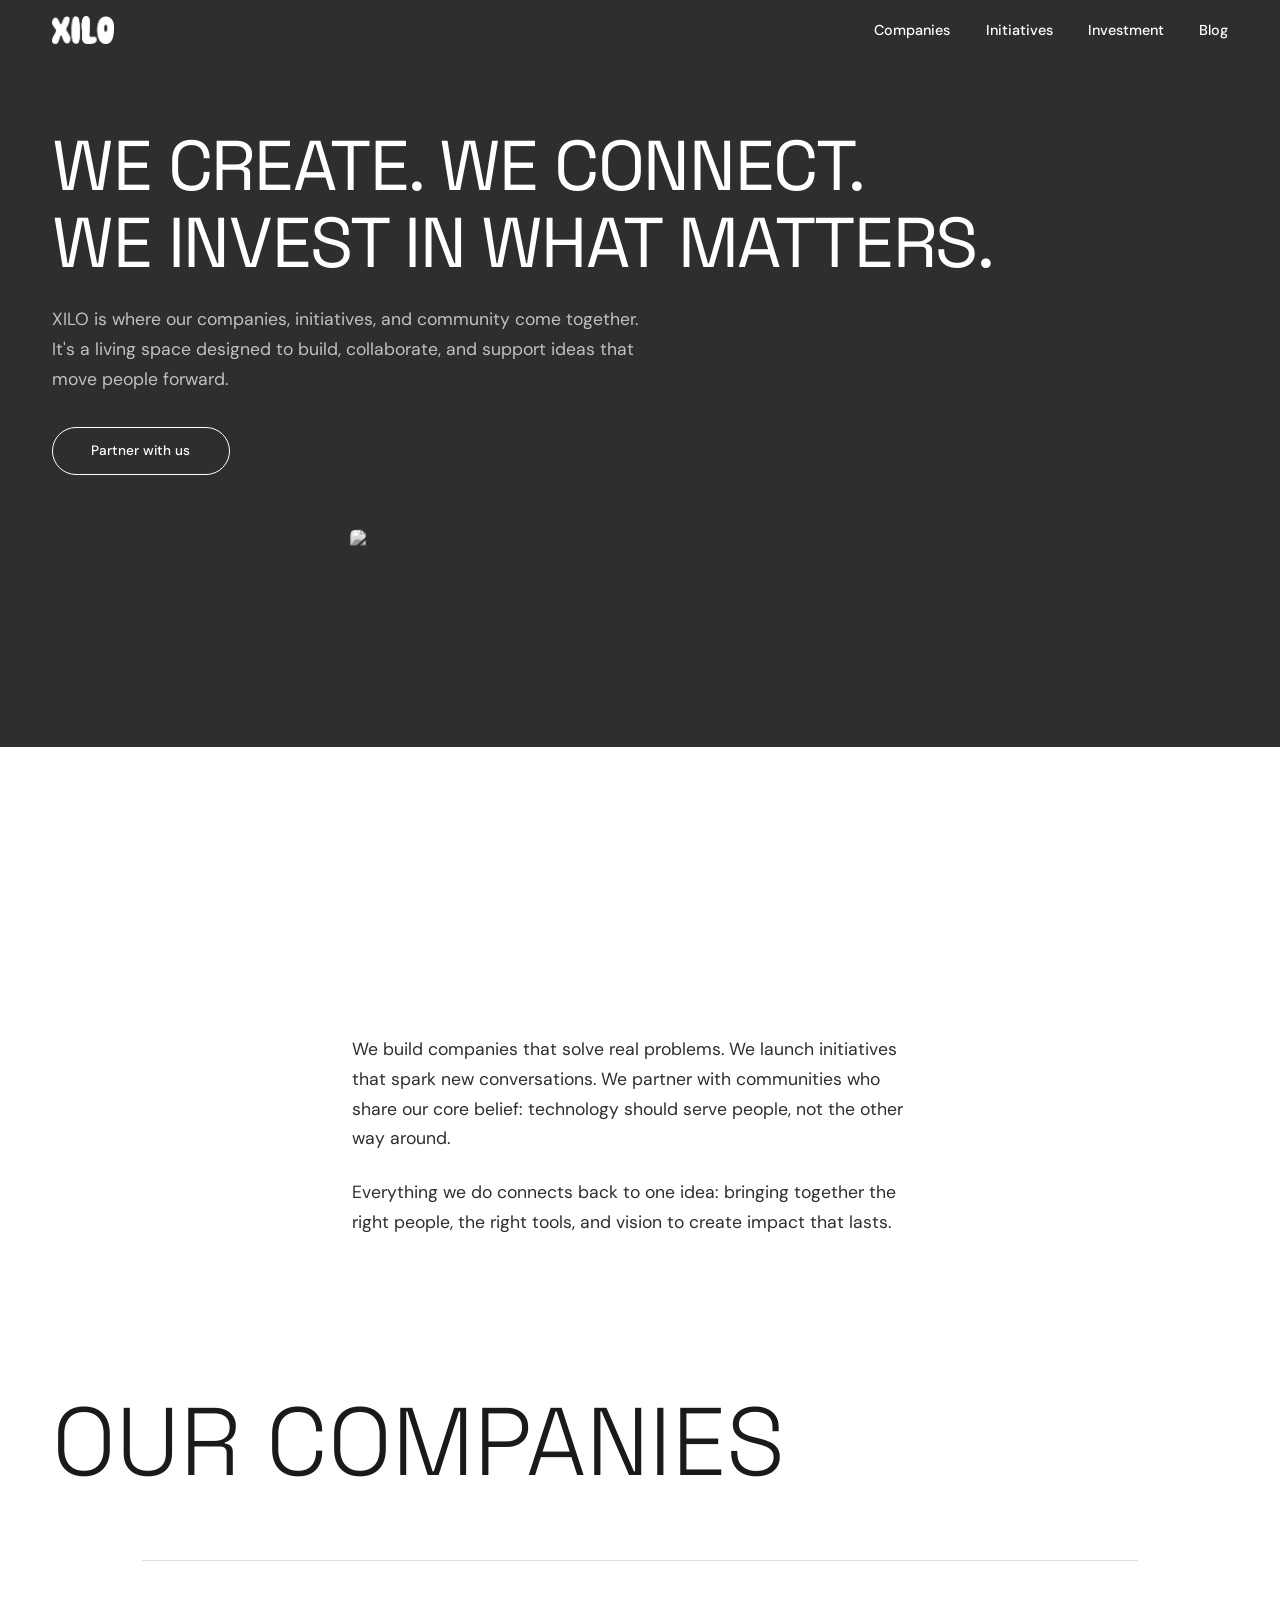
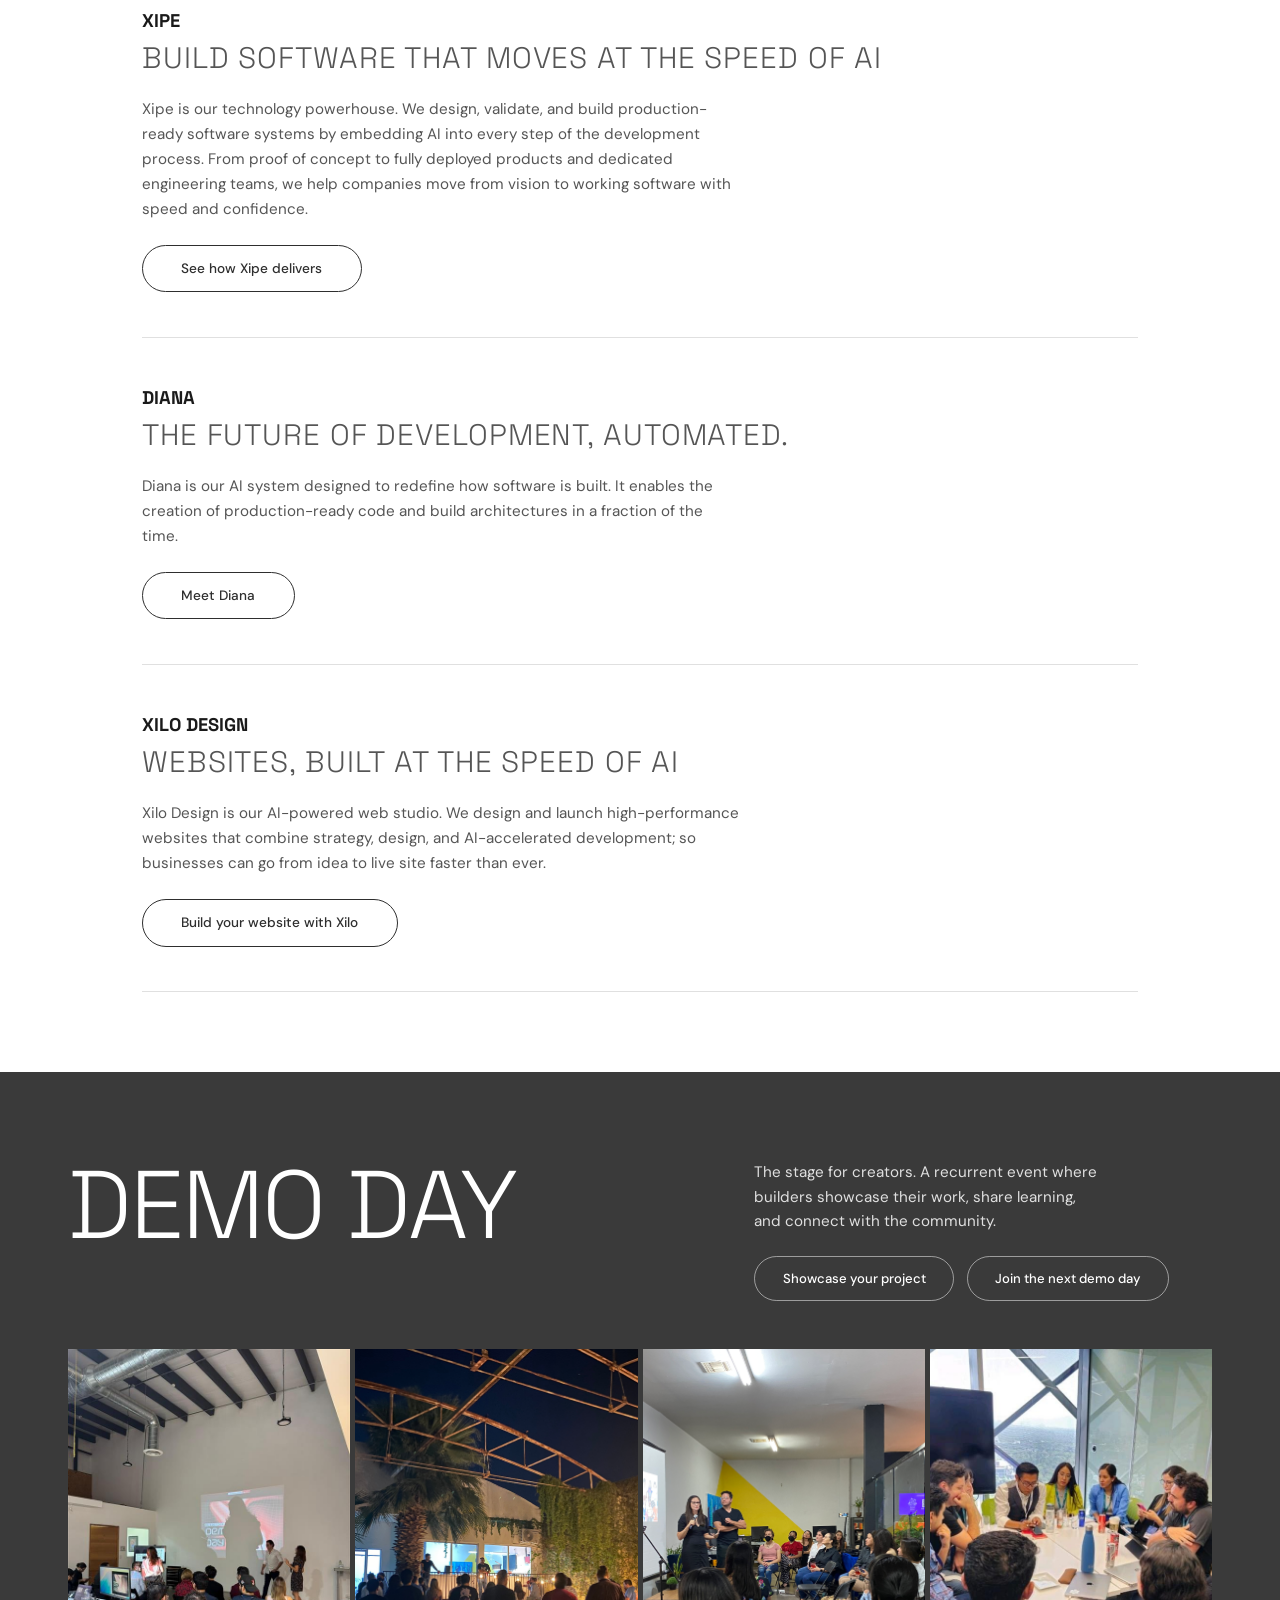
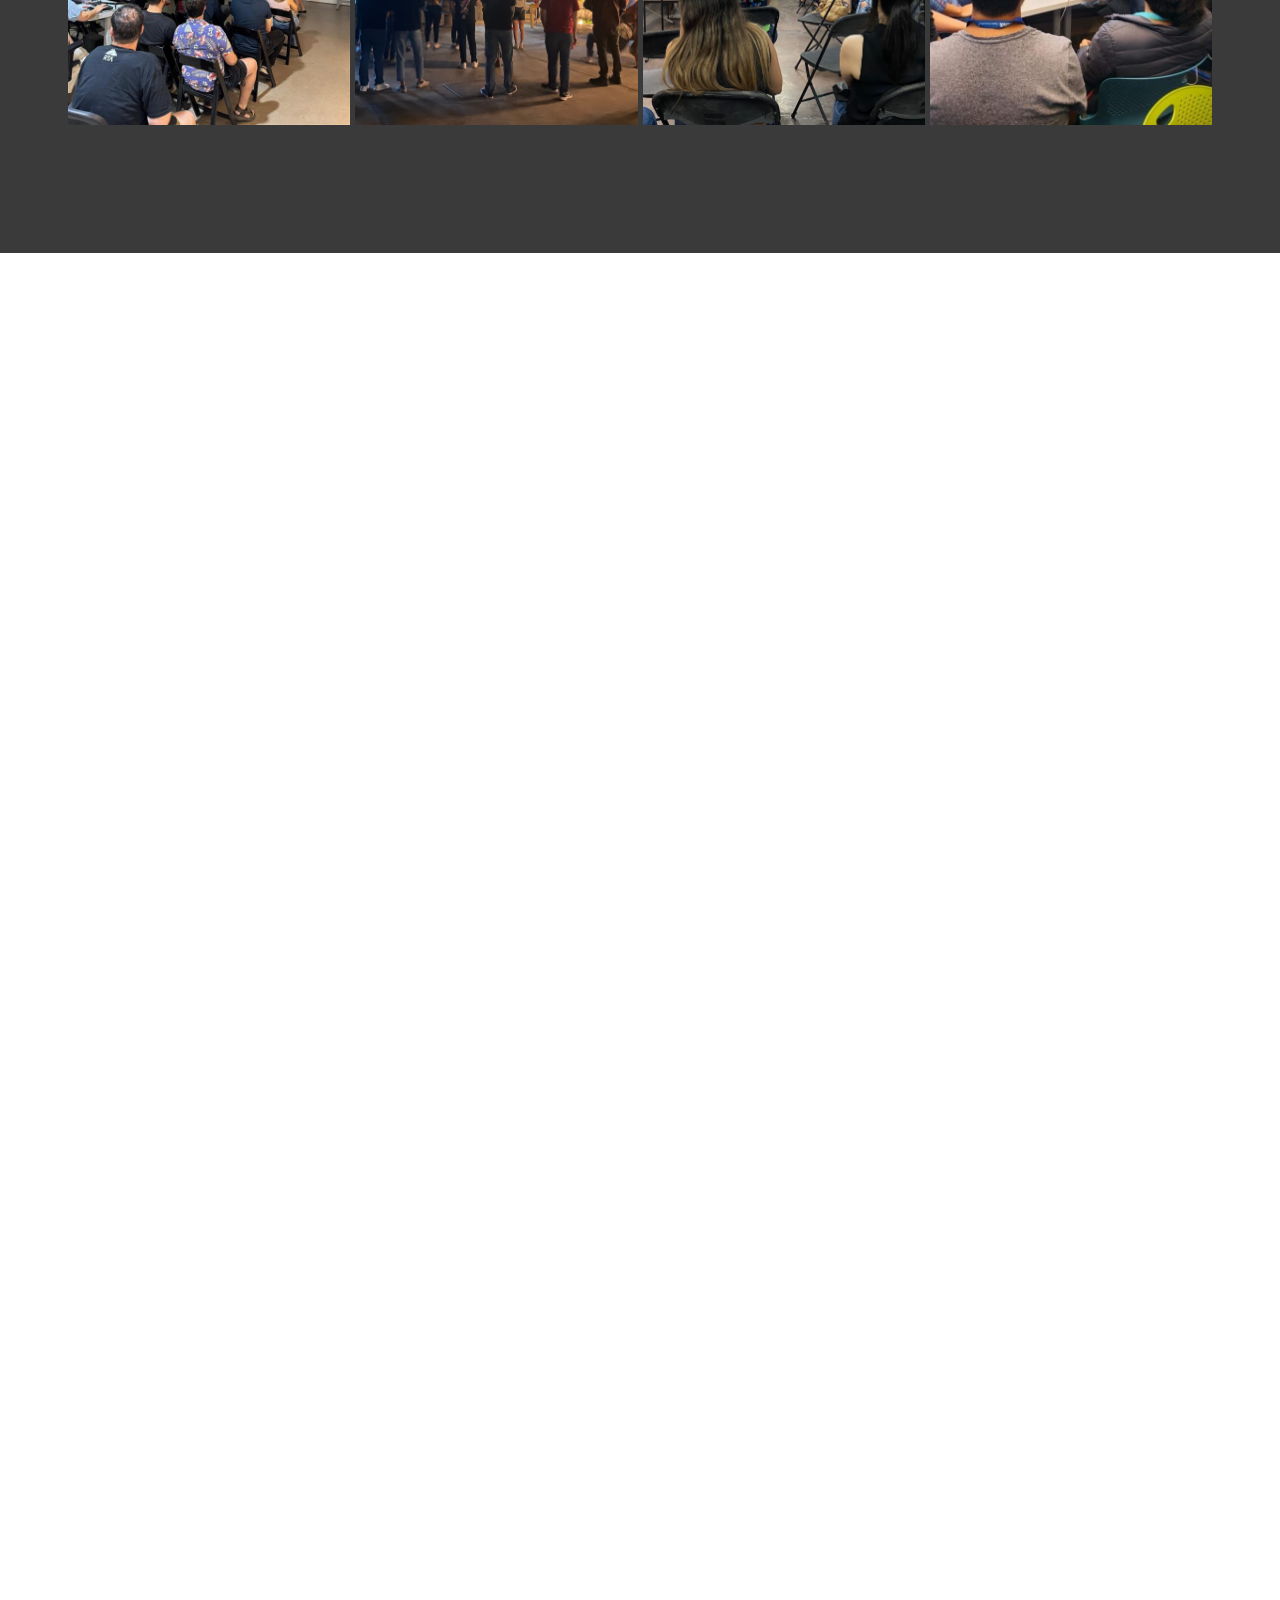
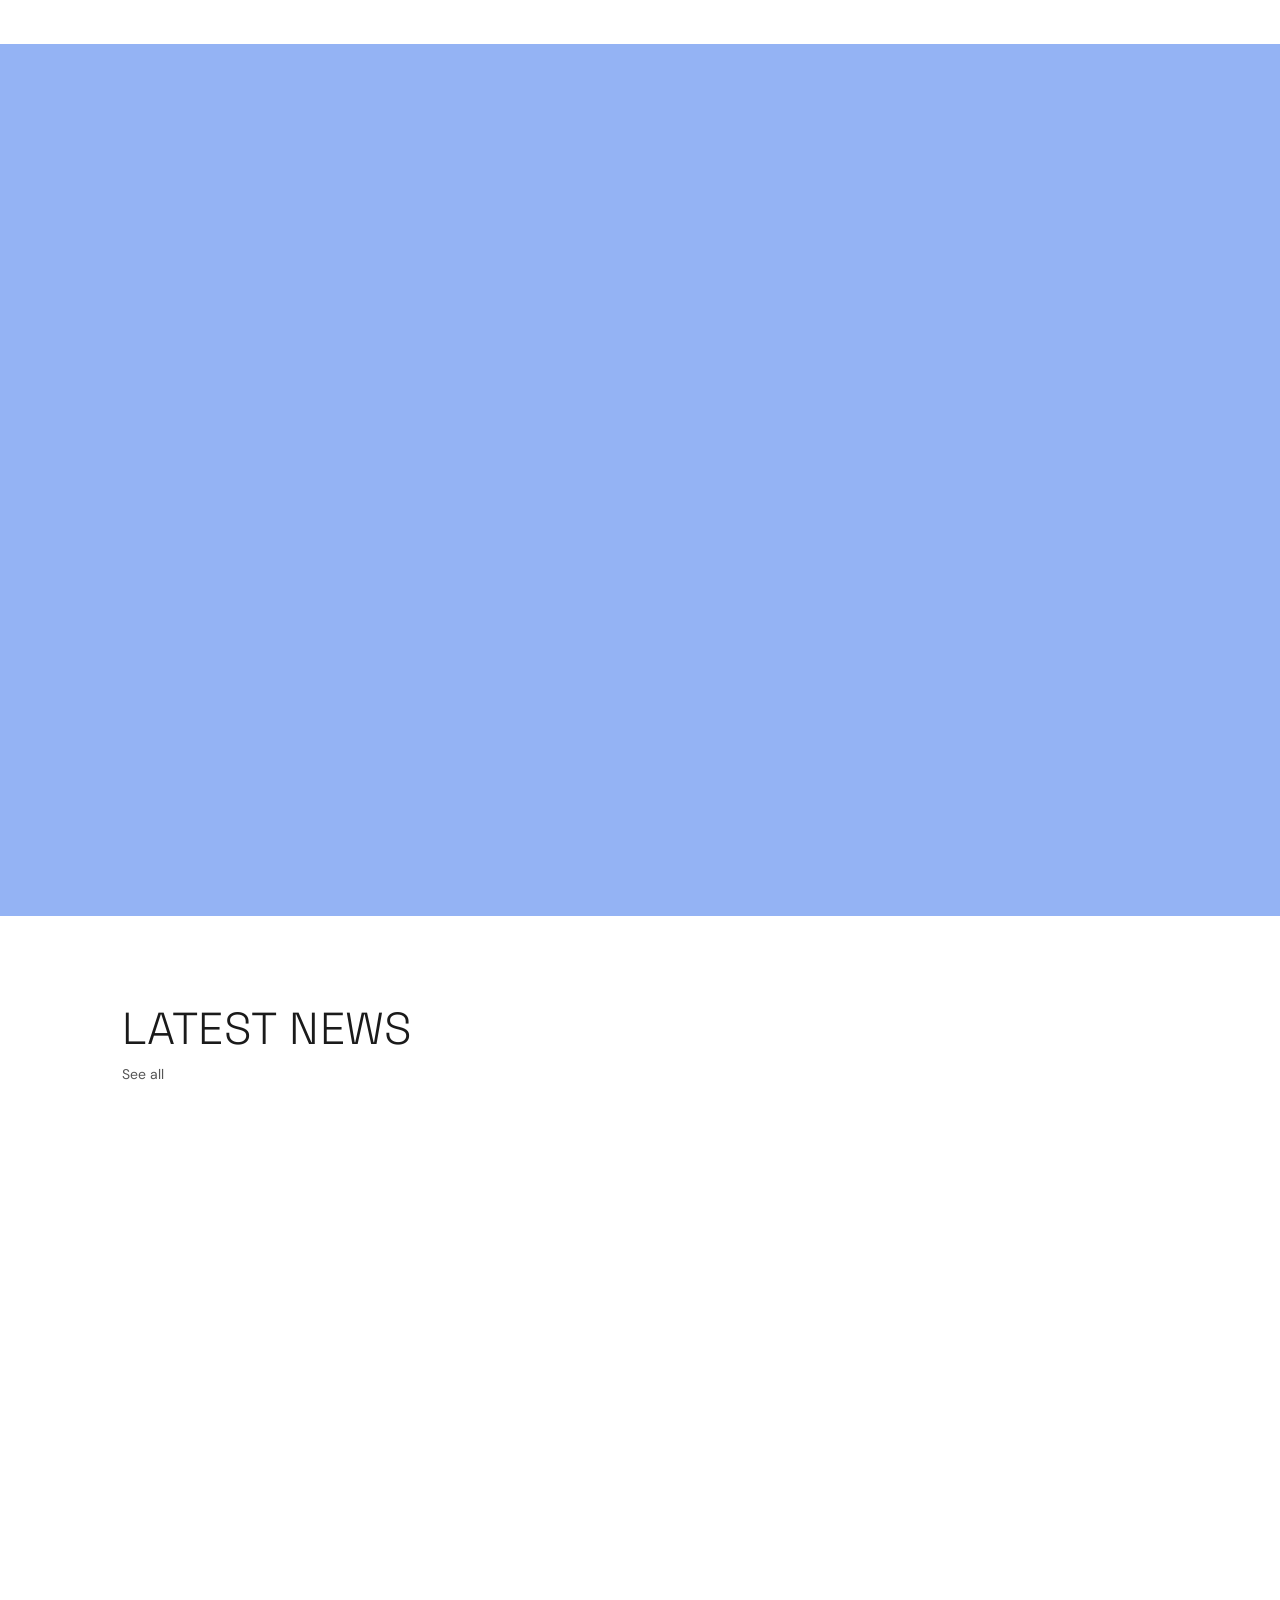
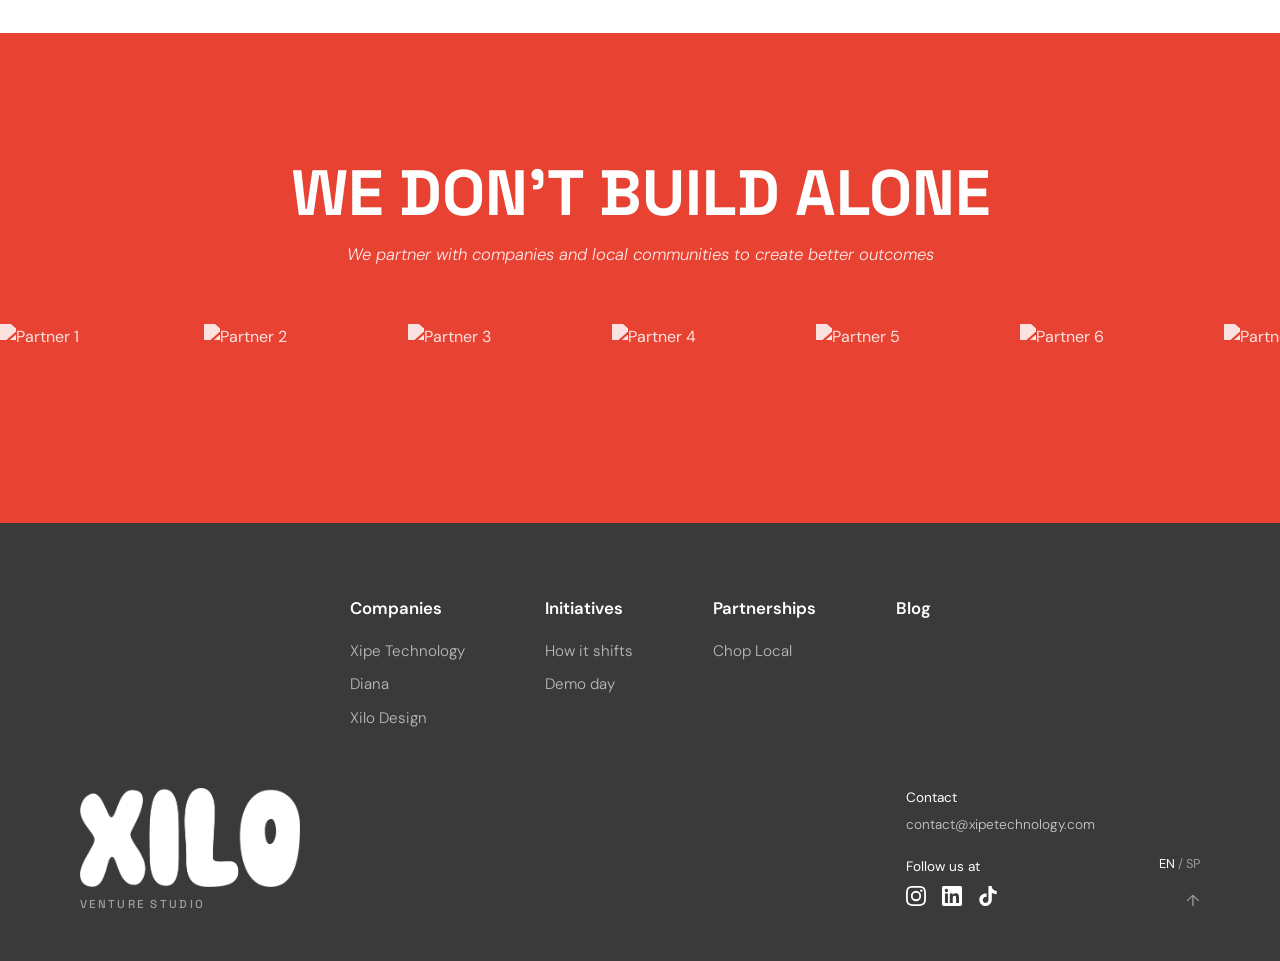
==== index.html @ 7ea5f08a "DiseñoBase" ====
<!DOCTYPE html>
<html lang="en">
<head>
  <meta charset="UTF-8">
  <meta name="viewport" content="width=device-width, initial-scale=1.0">
  <title>XILO Venture Studio</title>
  <link rel="preconnect" href="https://fonts.googleapis.com">
  <link rel="preconnect" href="https://fonts.gstatic.com" crossorigin>
  <link href="https://fonts.googleapis.com/css2?family=Space+Grotesk:wght@400;500;600;700&family=DM+Sans:ital,wght@0,400;0,500;0,700;1,400&display=swap" rel="stylesheet">
  <link rel="stylesheet" href="styles.css">
</head>
<body>

  <!-- ========== NAVBAR ========== -->
  <nav class="navbar">
    <div class="nav-container">
      <a href="#" class="nav-logo">
        <img src="images/logo-white.png" alt="XILO" class="logo-img">
      </a>
      <button class="nav-toggle" aria-label="Toggle menu">
        <span></span>
        <span></span>
        <span></span>
      </button>
      <ul class="nav-links">
        <li><a href="#companies">Companies</a></li>
        <li><a href="#initiatives">Initiatives</a></li>
        <li><a href="#investment">Investment</a></li>
        <li><a href="#news">Blog</a></li>
      </ul>
    </div>
  </nav>

  <!-- ========== HERO ========== -->
  <section class="hero">
    <div class="hero-container">
      <div class="hero-content">
        <h1 class="hero-title">WE CREATE. WE CONNECT.<br>WE INVEST IN WHAT MATTERS.</h1>
        <p class="hero-text">XILO is where our companies, initiatives, and community come together. It's a living space designed to build, collaborate, and support ideas that move people forward.</p>
        <a href="#partner" class="btn btn-outline-white">Partner with us</a>
      </div>
    </div>

    <!-- Bridge photo: half in hero, half in statement -->
    <div class="bridge-photo">
      <img src="images/hero.JPG" alt="Community gathering">
    </div>
  </section>

  <!-- ========== STATEMENT ========== -->
  <section class="statement">
    <div class="statement-container">
      <p class="statement-large">We build companies that solve real problems. We launch initiatives that spark new conversations. We partner with communities who share our core belief: technology should serve people, not the other way around.</p>
      <p class="statement-large">Everything we do connects back to one idea: bringing together the right people, the right tools, and vision to create impact that lasts.</p>
    </div>
  </section>

  <!-- ========== OUR COMPANIES ========== -->
  <section class="companies" id="companies">
    <div class="companies-header">
      <h2 class="companies-title">OUR COMPANIES</h2>
    </div>
    <div class="companies-container">
      <div class="companies-list">
        <!-- XIPE -->
        <div class="company-item">
          <h3 class="company-name">XIPE</h3>
          <p class="company-tagline">BUILD SOFTWARE THAT MOVES AT THE SPEED OF AI</p>
          <p class="company-desc">Xipe is our technology powerhouse. We design, validate, and build production-ready software systems by embedding AI into every step of the development process. From proof of concept to fully deployed products and dedicated engineering teams, we help companies move from vision to working software with speed and confidence.</p>
          <a href="#" class="btn btn-outline">See how Xipe delivers</a>
        </div>

        <!-- DIANA -->
        <div class="company-item">
          <h3 class="company-name">DIANA</h3>
          <p class="company-tagline">THE FUTURE OF DEVELOPMENT, AUTOMATED.</p>
          <p class="company-desc">Diana is our AI system designed to redefine how software is built. It enables the creation of production-ready code and build architectures in a fraction of the time.</p>
          <a href="#" class="btn btn-outline">Meet Diana</a>
        </div>

        <!-- XILO DESIGN -->
        <div class="company-item">
          <h3 class="company-name">XILO DESIGN</h3>
          <p class="company-tagline">WEBSITES, BUILT AT THE SPEED OF AI</p>
          <p class="company-desc">Xilo Design is our AI-powered web studio. We design and launch high-performance websites that combine strategy, design, and AI-accelerated development; so businesses can go from idea to live site faster than ever.</p>
          <a href="#" class="btn btn-outline">Build your website with Xilo</a>
        </div>
      </div>
    </div>
  </section>

  <!-- ========== DEMO DAY ========== -->
  <section class="demoday" id="investment">
    <div class="demoday-container">
      <div class="demoday-top">
        <div class="demoday-title-col">
          <h2 class="demoday-title">DEMO DAY</h2>
        </div>
        <div class="demoday-info-col">
          <p class="demoday-desc">The stage for creators. A recurrent event where builders showcase their work, share learning, and connect with the community.</p>
          <div class="demoday-buttons">
            <a href="#" class="btn btn-demoday">Showcase your project</a>
            <a href="#" class="btn btn-demoday">Join the next demo day</a>
          </div>
        </div>
      </div>
      <div class="demoday-gallery">
        <div class="demoday-gallery-img">
          <img src="images/DD1.JPG" alt="Demo Day event">
        </div>
        <div class="demoday-gallery-img">
          <img src="images/DD2.JPG" alt="Demo Day community">
        </div>
        <div class="demoday-gallery-img">
          <img src="images/DD3.jpg" alt="Demo Day audience">
        </div>
        <div class="demoday-gallery-img">
          <img src="images/DD4.jpg" alt="Demo Day speakers">
        </div>
      </div>
    </div>
  </section>

  <!-- ========== HOW IT SHIFTS / PODCAST ========== -->
  <section class="podcast" id="initiatives">
    <div class="podcast-container">
      <div class="podcast-top">
        <div class="podcast-title-col">
          <h2 class="podcast-title">HOW IT SHIFTS</h2>
          <a href="#" class="btn btn-outline">Explore partnerships</a>
        </div>
        <div class="podcast-info-col">
          <p class="podcast-desc">Our podcast and digital magazine highlighting conversations, ideas, and perspectives from the frontlines of technology. We sit down with founders, builders, and thinkers who are shifting paradigms and thinking about what comes next.</p>
          <p class="podcast-desc">Alongside our conversations, we share articles, opinion pieces, and features that dig into the realities of building, leading, and navigating new waves of industry.</p>
          <p class="podcast-tagline">Real stories. Real lessons. Real perspectives.</p>
          <div class="podcast-platforms">
            <a href="#" target="_blank" aria-label="Spotify" class="podcast-platform-icon">
              <svg width="24" height="24" viewBox="0 0 24 24" fill="currentColor"><path d="M12 0C5.4 0 0 5.4 0 12s5.4 12 12 12 12-5.4 12-12S18.66 0 12 0zm5.521 17.34c-.24.359-.66.48-1.021.24-2.82-1.74-6.36-2.101-10.561-1.141-.418.122-.779-.179-.899-.539-.12-.421.18-.78.54-.9 4.56-1.021 8.52-.6 11.64 1.32.42.18.479.659.301 1.02zm1.44-3.3c-.301.42-.841.6-1.262.3-3.239-1.98-8.159-2.58-11.939-1.38-.479.12-1.02-.12-1.14-.6-.12-.48.12-1.021.6-1.141C9.6 9.9 15 10.561 18.72 12.84c.361.181.54.78.241 1.2zm.12-3.36C15.24 8.4 8.82 8.16 5.16 9.301c-.6.179-1.2-.181-1.38-.721-.18-.601.18-1.2.72-1.381 4.26-1.26 11.28-1.02 15.721 1.621.539.3.719 1.02.419 1.56-.299.421-1.02.599-1.559.3z"/></svg>
            </a>
            <a href="#" target="_blank" aria-label="YouTube" class="podcast-platform-icon">
              <svg width="28" height="20" viewBox="0 0 28 20" fill="currentColor"><path d="M27.4 3.1c-.3-1.2-1.2-2.1-2.4-2.4C22.8 0 14 0 14 0S5.2 0 3 .7C1.8 1 .9 1.9.6 3.1 0 5.3 0 10 0 10s0 4.7.6 6.9c.3 1.2 1.2 2.1 2.4 2.4C5.2 20 14 20 14 20s8.8 0 11-.7c1.2-.3 2.1-1.2 2.4-2.4C28 14.7 28 10 28 10s0-4.7-.6-6.9zM11.2 14.3V5.7l7.3 4.3-7.3 4.3z"/></svg>
            </a>
            <a href="#" target="_blank" aria-label="Digital Magazine" class="podcast-platform-icon">
              <svg width="24" height="24" viewBox="0 0 16 16" fill="currentColor"><path fill-rule="evenodd" d="M2 15.5V2a2 2 0 0 1 2-2h8a2 2 0 0 1 2 2v13.5a.5.5 0 0 1-.74.439L8 13.069l-5.26 2.87A.5.5 0 0 1 2 15.5M8.16 4.1a.178.178 0 0 0-.32 0l-.634 1.285a.18.18 0 0 1-.134.098l-1.42.206a.178.178 0 0 0-.098.303L6.58 6.993c.042.041.061.1.051.158L6.39 8.565a.178.178 0 0 0 .258.187l1.27-.668a.18.18 0 0 1 .165 0l1.27.668a.178.178 0 0 0 .257-.187L9.368 7.15a.18.18 0 0 1 .05-.158l1.028-1.001a.178.178 0 0 0-.098-.303l-1.42-.206a.18.18 0 0 1-.134-.098z"/></svg>
            </a>
          </div>
        </div>
      </div>
      <div class="podcast-gallery">
        <a href="#" target="_blank" class="podcast-cover-link">
          <img src="images/HIS1.png" alt="How It Shifts Episode" class="podcast-cover">
        </a>
        <a href="#" target="_blank" class="podcast-cover-link">
          <img src="images/HIS2.png" alt="How It Shifts Episode" class="podcast-cover">
        </a>
        <a href="#" target="_blank" class="podcast-cover-link">
          <img src="images/HIS3.jpg" alt="How It Shifts Episode" class="podcast-cover">
        </a>
      </div>
    </div>
  </section>

  <!-- ========== LOOKING FOR A PARTNER ========== -->
  <section class="partner" id="partner">
    <div class="partner-container">
      <h2 class="partner-title">LOOKING FOR A PARTNER FOR YOUR TECH PROJECT?</h2>
      <p class="partner-desc">We support projects by contributing full-stack design, strategy, and execution, aligning long-term vision with real-world delivery. We put our team beside yours and work using our knowledge and our hands-on work.</p>
      <a href="#" class="btn btn-outline">Start a conversation</a>
    </div>
  </section>

  <!-- ========== SPOTLIGHT PARTNERSHIP ========== -->
  <section class="spotlight">
    <h2 class="spotlight-heading">SPOTLIGHT PARTNERSHIP</h2>
    <div class="spotlight-container">
      <div class="spotlight-inner">
        <div class="spotlight-image">
          <img src="images/ChopLocal.JPG" alt="ChopLocal partnership">
        </div>
        <div class="spotlight-content">
          <p class="spotlight-label">XILO PARTNERS</p>
          <h3 class="spotlight-name">CHOP LOCAL</h3>
          <p class="spotlight-desc">ChopLocal is an online marketplace connecting consumers directly with local meat producers and butchers, helping them buy high-quality, locally sourced meat products directly, promoting local, sustainable, and transparent sourcing between farmers, artisan businesses and people.</p>
          <a href="#" class="btn btn-spotlight">Discover Chop Local</a>
        </div>
      </div>
    </div>
  </section>

  <!-- ========== LATEST NEWS ========== -->
  <section class="news" id="news">
    <div class="news-container">
      <div class="news-header">
        <h2 class="news-title">LATEST NEWS</h2>
        <a href="#" class="news-see-all">See all</a>
      </div>
      <div class="news-grid">
        <article class="news-card">
          <div class="news-card-image">
            <img src="images/LN1.jpg" alt="News article">
          </div>
          <p class="news-card-desc">We partner with companies and local communities to create better outcomes</p>
          <a href="#" class="news-card-link">Discover more</a>
        </article>
        <article class="news-card">
          <div class="news-card-image">
            <img src="images/LN2.jpg" alt="News article">
          </div>
          <p class="news-card-desc">We partner with companies and local communities to create better outcomes</p>
          <a href="#" class="news-card-link">Discover more</a>
        </article>
        <article class="news-card">
          <div class="news-card-image">
            <img src="images/LN3.jpg" alt="News article">
          </div>
          <p class="news-card-desc">We partner with companies and local communities to create better outcomes</p>
          <a href="#" class="news-card-link">Discover more</a>
        </article>
      </div>
    </div>
  </section>

  <!-- ========== WE DON'T BUILD ALONE ========== -->
  <section class="community">
    <div class="community-container">
      <h2 class="community-title">WE DON'T BUILD ALONE</h2>
      <p class="community-desc"><em>We partner with companies and local communities to create better outcomes</em></p>
    </div>
    <div class="community-carousel">
      <div class="community-track">
        <img src="images/logo-partner-1.png" alt="Partner 1" class="community-logo">
        <img src="images/logo-partner-2.png" alt="Partner 2" class="community-logo">
        <img src="images/logo-partner-3.png" alt="Partner 3" class="community-logo">
        <img src="images/logo-partner-4.png" alt="Partner 4" class="community-logo">
        <img src="images/logo-partner-5.png" alt="Partner 5" class="community-logo">
        <img src="images/logo-partner-6.png" alt="Partner 6" class="community-logo">
        <!-- Duplicados para loop infinito -->
        <img src="images/logo-partner-1.png" alt="Partner 1" class="community-logo">
        <img src="images/logo-partner-2.png" alt="Partner 2" class="community-logo">
        <img src="images/logo-partner-3.png" alt="Partner 3" class="community-logo">
        <img src="images/logo-partner-4.png" alt="Partner 4" class="community-logo">
        <img src="images/logo-partner-5.png" alt="Partner 5" class="community-logo">
        <img src="images/logo-partner-6.png" alt="Partner 6" class="community-logo">
      </div>
    </div>
  </section>

  <!-- ========== FOOTER ========== -->
  <footer class="footer">
    <div class="footer-container">
      <div class="footer-top">
        <div class="footer-nav">
          <div class="footer-nav-col">
            <h4>Companies</h4>
            <ul>
              <li><a href="#">Xipe Technology</a></li>
              <li><a href="#">Diana</a></li>
              <li><a href="#">Xilo Design</a></li>
            </ul>
          </div>
          <div class="footer-nav-col">
            <h4>Initiatives</h4>
            <ul>
              <li><a href="#">How it shifts</a></li>
              <li><a href="#">Demo day</a></li>
            </ul>
          </div>
          <div class="footer-nav-col">
            <h4>Partnerships</h4>
            <ul>
              <li><a href="#">Chop Local</a></li>
            </ul>
          </div>
          <div class="footer-nav-col">
            <h4><a href="#news">Blog</a></h4>
          </div>
        </div>
      </div>

      <div class="footer-bottom">
        <div class="footer-brand">
          <img src="images/logo-white.png" alt="XILO" class="footer-logo">
          <p class="footer-brand-label">VENTURE STUDIO</p>
        </div>
        <div class="footer-right">
          <div class="footer-contact">
            <p class="footer-contact-label">Contact</p>
            <a href="mailto:contact@xipetechnology.com" class="footer-email">contact@xipetechnology.com</a>
            <p class="footer-contact-label footer-follow">Follow us at</p>
            <div class="footer-social">
              <a href="#" target="_blank" aria-label="Instagram">
                <svg width="20" height="20" viewBox="0 0 24 24" fill="currentColor"><path d="M12 2.163c3.204 0 3.584.012 4.85.07 3.252.148 4.771 1.691 4.919 4.919.058 1.265.069 1.645.069 4.849 0 3.205-.012 3.584-.069 4.849-.149 3.225-1.664 4.771-4.919 4.919-1.266.058-1.644.07-4.85.07-3.204 0-3.584-.012-4.849-.07-3.26-.149-4.771-1.699-4.919-4.92-.058-1.265-.07-1.644-.07-4.849 0-3.204.013-3.583.07-4.849.149-3.227 1.664-4.771 4.919-4.919 1.266-.057 1.645-.069 4.849-.069zM12 0C8.741 0 8.333.014 7.053.072 2.695.272.273 2.69.073 7.052.014 8.333 0 8.741 0 12c0 3.259.014 3.668.072 4.948.2 4.358 2.618 6.78 6.98 6.98C8.333 23.986 8.741 24 12 24c3.259 0 3.668-.014 4.948-.072 4.354-.2 6.782-2.618 6.979-6.98.059-1.28.073-1.689.073-4.948 0-3.259-.014-3.667-.072-4.947-.196-4.354-2.617-6.78-6.979-6.98C15.668.014 15.259 0 12 0zm0 5.838a6.162 6.162 0 100 12.324 6.162 6.162 0 000-12.324zM12 16a4 4 0 110-8 4 4 0 010 8zm6.406-11.845a1.44 1.44 0 100 2.881 1.44 1.44 0 000-2.881z"/></svg>
              </a>
              <a href="#" target="_blank" aria-label="LinkedIn">
                <svg width="20" height="20" viewBox="0 0 24 24" fill="currentColor"><path d="M20.447 20.452h-3.554v-5.569c0-1.328-.027-3.037-1.852-3.037-1.853 0-2.136 1.445-2.136 2.939v5.667H9.351V9h3.414v1.561h.046c.477-.9 1.637-1.85 3.37-1.85 3.601 0 4.267 2.37 4.267 5.455v6.286zM5.337 7.433a2.062 2.062 0 01-2.063-2.065 2.064 2.064 0 112.063 2.065zm1.782 13.019H3.555V9h3.564v11.452zM22.225 0H1.771C.792 0 0 .774 0 1.729v20.542C0 23.227.792 24 1.771 24h20.451C23.2 24 24 23.227 24 22.271V1.729C24 .774 23.2 0 22.222 0h.003z"/></svg>
              </a>
              <a href="#" target="_blank" aria-label="TikTok">
                <svg width="20" height="20" viewBox="0 0 24 24" fill="currentColor"><path d="M12.525.02c1.31-.02 2.61-.01 3.91-.02.08 1.53.63 3.09 1.75 4.17 1.12 1.11 2.7 1.62 4.24 1.79v4.03c-1.44-.05-2.89-.35-4.2-.97-.57-.26-1.1-.59-1.62-.93-.01 2.92.01 5.84-.02 8.75-.08 1.4-.54 2.79-1.35 3.94-1.31 1.92-3.58 3.17-5.91 3.21-1.43.08-2.86-.31-4.08-1.03-2.02-1.19-3.44-3.37-3.65-5.71-.02-.5-.03-1-.01-1.49.18-1.9 1.12-3.72 2.58-4.96 1.66-1.44 3.98-2.13 6.15-1.72.02 1.48-.04 2.96-.04 4.44-.99-.32-2.15-.23-3.02.37-.63.41-1.11 1.04-1.36 1.75-.21.51-.15 1.07-.14 1.61.24 1.64 1.82 3.02 3.5 2.87 1.12-.01 2.19-.66 2.77-1.61.19-.33.4-.67.41-1.06.1-1.79.06-3.57.07-5.36.01-4.03-.01-8.05.02-12.07z"/></svg>
              </a>
            </div>
          </div>
          <div class="footer-meta">
            <div class="footer-lang">
              <span class="footer-lang-active">EN</span> / <span>SP</span>
            </div>
            <a href="#" class="footer-scroll-top" aria-label="Scroll to top">↑</a>
          </div>
        </div>
      </div>
    </div>
  </footer>

  <script src="script.js"></script>
</body>
</html>
---- styles.css ----
/* =========================================
   XILO VENTURE STUDIO — Main Stylesheet
   ========================================= */

/* ---------- RESET & BASE ---------- */
*,
*::before,
*::after {
  margin: 0;
  padding: 0;
  box-sizing: border-box;
}

:root {
  --red: #FD3F28;
  --blue: #88AEF5;
  --light: #E3E4E8;
  --dark: #2E2E2E;
  --white: #FFFFFF;
  --gray-bg: #F2F2F4;
  --font-display: 'Space Grotesk', sans-serif;
  --font-body: 'DM Sans', sans-serif;
}

html {
  scroll-behavior: smooth;
}

body {
  font-family: var(--font-body);
  color: var(--dark);
  background: var(--white);
  line-height: 1.6;
  -webkit-font-smoothing: antialiased;
}

a {
  text-decoration: none;
  color: inherit;
}

ul {
  list-style: none;
}

img {
  max-width: 100%;
  height: auto;
  display: block;
}

/* ---------- BUTTONS ---------- */
.btn {
  display: inline-block;
  font-family: var(--font-body);
  font-size: 0.85rem;
  font-weight: 500;
  padding: 0.75rem 2.4rem;
  border-radius: 50px;
  cursor: pointer;
  transition: all 0.3s ease;
  border: 1.5px solid transparent;
}

.btn-red {
  background: var(--red);
  color: var(--white);
  border-color: var(--red);
}
.btn-red:hover {
  background: #e0331f;
  border-color: #e0331f;
}

.btn-outline {
  background: transparent;
  color: var(--dark);
  border-color: var(--dark);
}
.btn-outline:hover {
  background: var(--dark);
  color: var(--white);
}

.btn-outline-white {
  background: transparent;
  color: var(--white);
  border-color: var(--white);
}
.btn-outline-white:hover {
  background: var(--white);
  color: var(--dark);
}

.btn-outline-dark {
  background: transparent;
  color: var(--dark);
  border-color: var(--dark);
}
.btn-outline-dark:hover {
  background: var(--dark);
  color: var(--white);
}

/* ---------- NAVBAR ---------- */
.navbar {
  position: fixed;
  top: 0;
  left: 0;
  width: 100%;
  z-index: 1000;
  background: var(--dark);
  border-bottom: none;
}

.nav-container {
  max-width: 1240px;
  margin: 0 auto;
  padding: 1rem 2rem;
  display: flex;
  align-items: center;
  justify-content: space-between;
}

.nav-logo {
  display: flex;
  align-items: center;
}

.logo-img {
  height: 28px;
  width: auto;
}

.nav-links {
  display: flex;
  gap: 2.2rem;
}

.nav-links a {
  font-family: var(--font-body);
  font-size: 0.9rem;
  font-weight: 500;
  color: var(--white);
  transition: color 0.2s;
}
.nav-links a:hover {
  color: var(--red);
}

/* Mobile toggle */
.nav-toggle {
  display: none;
  flex-direction: column;
  gap: 5px;
  background: none;
  border: none;
  cursor: pointer;
  padding: 4px;
}
.nav-toggle span {
  display: block;
  width: 24px;
  height: 2px;
  background: var(--white);
  transition: all 0.3s;
}

/* ---------- HERO ---------- */
.hero {
  padding-top: 80px;
  padding-bottom: 14rem;
  background: var(--dark);
  min-height: 70vh;
  display: flex;
  flex-direction: column;
  justify-content: center;
  position: relative;
  overflow: visible;
  z-index: 1;
}

.hero-container {
  max-width: 1240px;
  margin: 0 auto;
  padding: 3rem 2rem;
  width: 100%;
}

.hero-title {
  font-family: var(--font-display);
  font-size: clamp(2.6rem, 5.5vw, 4.8rem);
  font-weight: 400;
  line-height: 1.1;
  letter-spacing: -0.02em;
  margin-bottom: 1.4rem;
  color: var(--white);
}

.hero-text {
  font-size: 1.1rem;
  color: rgba(255, 255, 255, 0.7);
  line-height: 1.7;
  margin-bottom: 2rem;
  max-width: 600px;
}

/* Bridge photo between hero and statement */
.bridge-photo {
  position: absolute;
  bottom: 0;
  left: 50%;
  transform: translate(-50%, 50%);
  z-index: 10;
  width: 50%;
  max-width: 580px;
}

.bridge-photo img {
  width: 100%;
  aspect-ratio: 4 / 3;
  object-fit: cover;
  border-radius: 6px;
  filter: grayscale(100%);
}

/* ---------- STATEMENT ---------- */
.statement {
  padding: 3rem 0;
  padding-top: 18rem;
  border-top: none;
  border-bottom: none;
  position: relative;
  z-index: 0;
}

.statement-container {
  max-width: 50%;
  margin: 0 auto;
  padding: 0 2rem;
  text-align: left;
}

.statement-large {
  font-family: var(--font-body);
  font-size: 1.1rem;
  font-weight: 400;
  line-height: 1.7;
  color: var(--dark);
  margin-bottom: 1.5rem;
}
.statement-large:last-child {
  margin-bottom: 0;
}

/* ---------- OUR COMPANIES ---------- */
.companies {
  padding: 5rem 0;
  background: var(--white);
}

.companies-header {
  max-width: 1240px;
  margin: 0 auto;
  padding: 0 2rem 2.5rem;
}

.companies-title {
  font-family: var(--font-display);
  font-size: clamp(3.5rem, 8vw, 6rem);
  font-weight: 200;
  color: #1a1a1a;
}

.companies-container {
  max-width: 1060px;
  margin: 0 auto;
  padding: 0 2rem;
}

.companies-list {
  border-top: 1px solid #e0e0e0;
}

.company-item {
  padding: 2.8rem 0;
  border-bottom: 1px solid #e0e0e0;
}

.company-name {
  font-family: var(--font-display);
  font-size: 1.15rem;
  font-weight: 700;
  text-transform: uppercase;
  color: #1a1a1a;
  margin-bottom: 0;
}

.company-tagline {
  font-family: var(--font-display);
  font-size: clamp(1.4rem, 2.5vw, 1.85rem);
  font-weight: 300;
  text-transform: uppercase;
  letter-spacing: 0.03em;
  color: #555;
  margin-bottom: 0.9rem;
}

.company-desc {
  font-family: var(--font-body);
  font-size: 0.95rem;
  color: #555;
  line-height: 1.65;
  margin-bottom: 1.4rem;
  max-width: 600px;
}

/* ---------- DEMO DAY ---------- */
.demoday {
  background: #3a3a3a;
  overflow: hidden;
}

.demoday-container {
  max-width: 1240px;
  margin: 0 auto;
  padding: 5.5rem 3rem 8rem;
}

.demoday-top {
  display: flex;
  justify-content: space-between;
  align-items: flex-start;
  gap: 3rem;
  margin-bottom: 3rem;
}

.demoday-title-col {
  flex: 0 0 50%;
}

.demoday-title {
  font-family: var(--font-display);
  font-size: clamp(3.5rem, 8vw, 6rem);
  font-weight: 200;
  line-height: 0.95;
  letter-spacing: -0.02em;
  color: var(--white);
  text-transform: uppercase;
}

.demoday-info-col {
  flex: 0 0 40%;
}

.demoday-desc {
  font-family: var(--font-body);
  font-size: 0.95rem;
  color: #e0e0e0;
  line-height: 1.6;
  max-width: 350px;
  margin-bottom: 1.4rem;
}

.demoday-buttons {
  display: flex;
  gap: 0.8rem;
  flex-wrap: wrap;
}

.btn-demoday {
  background: transparent;
  color: var(--white);
  border-color: rgba(255, 255, 255, 0.5);
  font-size: 0.82rem;
  padding: 0.7rem 1.7rem;
}
.btn-demoday:hover {
  background: var(--white);
  color: #3a3a3a;
  border-color: var(--white);
}

.demoday-gallery {
  display: grid;
  grid-template-columns: repeat(4, 1fr);
  gap: 5px;
}

.demoday-gallery-img {
  overflow: hidden;
}

.demoday-gallery-img img {
  width: 100%;
  aspect-ratio: 3 / 4;
  object-fit: cover;
  display: block;
  transition: transform 0.5s ease;
}

.demoday-gallery-img:hover img {
  transform: scale(1.04);
}

/* ---------- PODCAST ---------- */
.podcast {
  padding: 4rem 0 5rem;
  background: var(--white);
}

.podcast-container {
  max-width: 1240px;
  margin: 0 auto;
  padding: 0 3.5rem;
}

.podcast-top {
  display: flex;
  justify-content: space-between;
  align-items: flex-start;
  gap: 3rem;
}

.podcast-title-col {
  flex: 0 0 55%;
}

.podcast-title {
  font-family: var(--font-display);
  font-size: clamp(3.5rem, 8vw, 6rem);
  font-weight: 200;
  line-height: 0.95;
  letter-spacing: -0.02em;
  color: #1a1a1a;
  margin-bottom: 2.2rem;
}

.podcast-info-col {
  flex: 0 0 38%;
}

.podcast-desc {
  font-family: var(--font-body);
  font-size: 0.95rem;
  color: #333;
  line-height: 1.65;
  margin-bottom: 1.1rem;
}

.podcast-tagline {
  font-family: var(--font-body);
  font-size: 0.95rem;
  color: #333;
  line-height: 1.65;
  margin-top: 0.5rem;
  margin-bottom: 1.2rem;
}

.podcast-platforms {
  display: flex;
  gap: 0.8rem;
  justify-content: flex-end;
  margin-top: 1.5rem;
}

.podcast-platform-icon {
  color: #1a1a1a;
  transition: color 0.2s ease;
  display: flex;
  align-items: center;
}
.podcast-platform-icon:hover {
  color: var(--red);
}

.podcast-gallery {
  display: grid;
  grid-template-columns: repeat(3, 1fr);
  gap: 1.1rem;
  margin-top: 3rem;
}

.podcast-cover-link {
  display: block;
  overflow: hidden;
  cursor: pointer;
}

.podcast-cover {
  width: 100%;
  aspect-ratio: 1 / 1.1;
  object-fit: cover;
  border-radius: 0;
  display: block;
  transition: opacity 0.3s ease, transform 0.3s ease;
}

.podcast-cover-link:hover .podcast-cover {
  opacity: 0.85;
  transform: scale(1.02);
}

/* ---------- PARTNER CTA ---------- */
.partner {
  padding: 6.5rem 0 5.5rem;
  background: var(--white);
}

.partner-container {
  max-width: 650px;
  margin: 0 auto;
  padding: 0 2rem;
  text-align: center;
}

.partner-title {
  font-family: var(--font-display);
  font-size: clamp(1.8rem, 4vw, 2.6rem);
  font-weight: 800;
  line-height: 1.1;
  letter-spacing: -0.01em;
  color: #2a2a2a;
  margin-bottom: 1.4rem;
}

.partner-desc {
  font-family: var(--font-body);
  font-size: 0.95rem;
  color: #555;
  line-height: 1.65;
  margin-bottom: 2.2rem;
  max-width: 500px;
  margin-left: auto;
  margin-right: auto;
}

/* ---------- SPOTLIGHT PARTNERSHIP ---------- */
.spotlight {
  background: #94b3f4;
  overflow: hidden;
  position: relative;
}

.spotlight-container {
  max-width: 1240px;
  margin: 0 auto;
  padding: 0 3.5rem 5rem;
}

.spotlight-heading {
  font-family: var(--font-display);
  font-size: 9.5vw;
  font-weight: 800;
  color: var(--white);
  line-height: 0.85;
  letter-spacing: -0.03em;
  margin: 0 0 2.5rem;
  padding: 0.15em 1rem 0;
  text-transform: uppercase;
  white-space: nowrap;
  width: 100%;
}

.spotlight-inner {
  display: grid;
  grid-template-columns: 1fr 1fr;
  gap: 3rem;
  align-items: center;
  background: none;
  border-radius: 0;
  overflow: visible;
}

.spotlight-image img {
  width: 100%;
  aspect-ratio: 3 / 3.5;
  object-fit: cover;
  border-radius: 0;
}

.spotlight-content {
  padding: 0 0 0 4rem;
}

.spotlight-label {
  font-family: var(--font-display);
  font-size: 0.85rem;
  font-weight: 700;
  text-transform: uppercase;
  letter-spacing: 0.05em;
  color: var(--white);
  margin-bottom: 0.3rem;
}

.spotlight-name {
  font-family: var(--font-display);
  font-size: clamp(2.2rem, 4vw, 3.2rem);
  font-weight: 300;
  color: var(--white);
  margin-bottom: 1.2rem;
  text-transform: uppercase;
}

.spotlight-desc {
  font-family: var(--font-body);
  font-size: 1.05rem;
  color: rgba(255, 255, 255, 0.9);
  line-height: 1.65;
  margin-bottom: 1.8rem;
  max-width: 440px;
}

.btn-spotlight {
  background: transparent;
  color: var(--white);
  border-color: rgba(255, 255, 255, 0.7);
  font-size: 0.88rem;
  padding: 0.8rem 2.2rem;
}
.btn-spotlight:hover {
  background: rgba(255, 255, 255, 0.15);
  border-color: var(--white);
}

/* ---------- LATEST NEWS ---------- */
.news {
  padding: 5.5rem 0 4.5rem;
  background: var(--white);
}

.news-container {
  max-width: 1100px;
  margin: 0 auto;
  padding: 0 2rem;
}

.news-header {
  margin-bottom: 3rem;
}

.news-title {
  font-family: var(--font-display);
  font-size: clamp(2rem, 3.5vw, 3rem);
  font-weight: 300;
  color: #1a1a1a;
  text-transform: uppercase;
  letter-spacing: 0.01em;
  line-height: 1.1;
  margin-bottom: 0.5rem;
}

.news-see-all {
  font-family: var(--font-body);
  font-size: 0.875rem;
  font-weight: 400;
  color: #555;
  text-decoration: none;
  transition: color 0.25s ease;
}
.news-see-all:hover {
  color: #1a1a1a;
  text-decoration: underline;
  text-underline-offset: 3px;
}

.news-grid {
  display: grid;
  grid-template-columns: repeat(3, 1fr);
  gap: 1.75rem;
  align-items: start;
}

.news-card-image {
  width: 100%;
  aspect-ratio: 1 / 1;
  overflow: hidden;
  border-radius: 0;
}
.news-card-image img {
  width: 100%;
  height: 100%;
  object-fit: cover;
  transition: opacity 0.35s ease;
}
.news-card:hover .news-card-image img {
  opacity: 0.92;
}

.news-card-desc {
  font-family: var(--font-body);
  font-size: 0.95rem;
  color: #333;
  line-height: 1.55;
  margin-top: 1.1rem;
  margin-bottom: 0.6rem;
}

.news-card-link {
  font-family: var(--font-body);
  font-size: 0.875rem;
  font-weight: 400;
  color: #1a1a1a;
  text-decoration: underline;
  text-underline-offset: 3px;
  transition: color 0.25s ease;
}
.news-card-link:hover {
  color: #777;
}

/* ---------- COMMUNITY / WE DON'T BUILD ALONE ---------- */
.community {
  padding: 8rem 0 9rem;
  background: #e84233;
  overflow: hidden;
}

.community-container {
  max-width: 1240px;
  margin: 0 auto;
  padding: 0 2rem;
  text-align: center;
}

.community-title {
  font-family: var(--font-display);
  font-size: clamp(2.4rem, 5vw, 4.2rem);
  font-weight: 800;
  color: var(--white);
  text-transform: uppercase;
  line-height: 1;
  margin-bottom: 1rem;
}

.community-desc {
  font-family: var(--font-body);
  font-size: clamp(0.95rem, 1.3vw, 1.1rem);
  font-weight: 300;
  font-style: italic;
  color: rgba(255, 255, 255, 0.88);
  margin-bottom: 3.5rem;
}

.community-carousel {
  width: 100%;
  overflow: hidden;
}

.community-track {
  display: flex;
  align-items: center;
  gap: 4rem;
  width: max-content;
  animation: scroll-logos 25s linear infinite;
}

.community-logo {
  width: 140px;
  height: 55px;
  object-fit: contain;
  filter: brightness(0) invert(1);
  opacity: 0.85;
  flex-shrink: 0;
}

@keyframes scroll-logos {
  0% {
    transform: translateX(0);
  }
  100% {
    transform: translateX(-50%);
  }
}

/* ---------- FOOTER ---------- */
.footer {
  background: #3a3a3a;
  color: var(--white);
  padding: 4.5rem 0 3rem;
}

.footer-container {
  width: 100%;
  padding: 0 5rem;
}

.footer-top {
  display: flex;
  justify-content: center;
  margin-bottom: 3rem;
}

.footer-nav {
  display: grid;
  grid-template-columns: repeat(4, auto);
  gap: 5rem;
}

.footer-nav h4 {
  font-family: var(--font-body);
  font-size: 1.05rem;
  font-weight: 600;
  margin-bottom: 1rem;
  color: var(--white);
}

.footer-nav h4 a {
  color: var(--white);
  transition: opacity 0.25s;
}
.footer-nav h4 a:hover {
  opacity: 0.7;
}

.footer-nav ul li {
  margin-bottom: 0.4rem;
}

.footer-nav ul li a {
  font-family: var(--font-body);
  font-size: 0.95rem;
  font-weight: 300;
  color: #bbb;
  line-height: 1.8;
  transition: color 0.25s;
}
.footer-nav ul li a:hover {
  color: var(--white);
}

.footer-bottom {
  display: flex;
  align-items: flex-end;
  justify-content: space-between;
  flex-wrap: wrap;
  gap: 2rem;
}

.footer-brand {
  display: flex;
  flex-direction: column;
  gap: 0.5rem;
}

.footer-logo {
  width: 220px;
  height: auto;
}

.footer-brand-label {
  font-family: var(--font-display);
  font-size: 0.72rem;
  font-weight: 500;
  letter-spacing: 0.2em;
  color: rgba(255, 255, 255, 0.5);
  text-transform: uppercase;
}

.footer-right {
  display: flex;
  flex-direction: row;
  align-items: flex-end;
  gap: 4rem;
}

.footer-contact {
  text-align: left;
}

.footer-contact-label {
  font-family: var(--font-body);
  font-size: 0.85rem;
  font-weight: 400;
  color: var(--white);
  margin-bottom: 0.15rem;
}

.footer-follow {
  margin-top: 1.2rem;
}

.footer-email {
  font-family: var(--font-body);
  font-size: 0.85rem;
  font-weight: 300;
  color: #ccc;
  text-decoration: none;
  transition: color 0.25s;
}
.footer-email:hover {
  color: var(--white);
}

.footer-social {
  display: flex;
  gap: 1rem;
  justify-content: flex-start;
  margin-top: 0.5rem;
}

.footer-social a {
  color: var(--white);
  transition: opacity 0.25s;
}
.footer-social a:hover {
  opacity: 0.7;
}

.footer-meta {
  display: flex;
  flex-direction: column;
  align-items: flex-end;
  align-self: flex-end;
  gap: 0.8rem;
}

.footer-lang {
  font-family: var(--font-body);
  font-size: 0.8rem;
  color: #999;
}

.footer-lang-active {
  color: var(--white);
}

.footer-lang span {
  cursor: pointer;
  transition: color 0.25s;
}
.footer-lang span:hover {
  color: var(--white);
}

.footer-scroll-top {
  font-size: 1rem;
  color: #999;
  transition: color 0.25s;
}
.footer-scroll-top:hover {
  color: var(--white);
}

/* ---------- ANIMATIONS ---------- */
.fade-in {
  opacity: 0;
  transform: translateY(30px);
  transition: opacity 0.7s ease, transform 0.7s ease;
}

.fade-in.appear {
  opacity: 1;
  transform: translateY(0);
}

/* Navbar scroll effect */
.navbar.scrolled {
  box-shadow: 0 2px 16px rgba(0, 0, 0, 0.06);
}

.navbar.scrolled .nav-container {
  padding-top: 0.7rem;
  padding-bottom: 0.7rem;
}

/* =========================================
   RESPONSIVE
   ========================================= */

@media (max-width: 968px) {
  /* Navbar */
  .nav-toggle {
    display: flex;
  }

  .nav-links {
    position: fixed;
    top: 0;
    right: -100%;
    width: 280px;
    height: 100vh;
    background: var(--white);
    flex-direction: column;
    padding: 5rem 2rem 2rem;
    gap: 1.5rem;
    box-shadow: -4px 0 20px rgba(0, 0, 0, 0.1);
    transition: right 0.35s ease;
    z-index: 999;
  }
  .nav-links.active {
    right: 0;
  }

  /* Hero */
  .hero-container {
    padding: 2rem 1.5rem 3rem;
  }

  .bridge-photo {
    width: 85%;
  }
  .bridge-photo img {
    height: 250px;
  }
  .statement {
    padding-top: 10rem;
  }

  /* Companies */
  .companies-container {
    padding: 0 1.5rem;
  }
  .statement-container {
    max-width: 90%;
  }

  /* Demo Day */
  .demoday-container {
    padding: 3rem 1.5rem 3rem;
  }
  .demoday-top {
    flex-direction: column;
    gap: 1.5rem;
  }
  .demoday-title-col,
  .demoday-info-col {
    flex: 1 1 100%;
  }
  .demoday-desc {
    max-width: 100%;
  }
  .demoday-gallery {
    grid-template-columns: repeat(2, 1fr);
  }

  /* Podcast */
  .podcast-container {
    padding: 0 1.5rem;
  }
  .podcast-top {
    flex-direction: column;
    gap: 2rem;
  }
  .podcast-title-col,
  .podcast-info-col {
    flex: 1 1 100%;
  }
  .podcast-title {
    font-size: clamp(2.2rem, 8vw, 3rem);
    margin-bottom: 1.5rem;
  }
  .podcast-platforms {
    justify-content: flex-start;
  }
  .podcast-gallery {
    gap: 0.8rem;
  }

  /* Spotlight */
  .spotlight-container {
    padding: 0 1.5rem 3.5rem;
  }
  .spotlight-heading {
    margin-bottom: 1.5rem;
  }
  .spotlight-inner {
    grid-template-columns: 1fr;
    gap: 2rem;
  }
  .spotlight-image img {
    aspect-ratio: 16 / 10;
  }
  .spotlight-desc {
    max-width: 100%;
  }

  /* News */
  .news-grid {
    grid-template-columns: repeat(2, 1fr);
    gap: 1.5rem;
  }

  /* Footer */
  .footer-container {
    padding: 0 1.5rem;
  }
  .footer-top {
    justify-content: flex-start;
  }
  .footer-nav {
    grid-template-columns: repeat(2, 1fr);
    gap: 2rem;
  }
  .footer-bottom {
    flex-direction: column;
    align-items: flex-start;
  }
  .footer-right {
    align-items: flex-start;
  }
  .footer-contact {
    text-align: left;
  }
  .footer-social {
    justify-content: flex-start;
  }
  .footer-meta {
    align-self: flex-start;
  }
}

@media (max-width: 600px) {
  .hero-title {
    font-size: 1.6rem;
  }

  .company-card-content {
    padding: 2rem;
  }

  .initiative-card {
    padding: 2rem;
  }

  .news-grid {
    grid-template-columns: 1fr;
    gap: 2rem;
  }

  .btn-spotlight {
    width: 100%;
    text-align: center;
  }

  .community {
    padding: 5rem 0 4rem;
  }

  .community-track {
    gap: 2.5rem;
  }

  .community-logo {
    width: 80px;
    height: 35px;
  }

  .podcast-gallery {
    grid-template-columns: 1fr;
    gap: 1rem;
    overflow-x: auto;
  }

  .partner {
    padding: 4rem 0 3.5rem;
  }
  .partner-title {
    font-size: clamp(1.6rem, 6vw, 2rem);
  }
  .partner-container .btn {
    width: 100%;
    text-align: center;
  }

  .footer-nav {
    grid-template-columns: 1fr 1fr;
    gap: 1.5rem;
  }
}
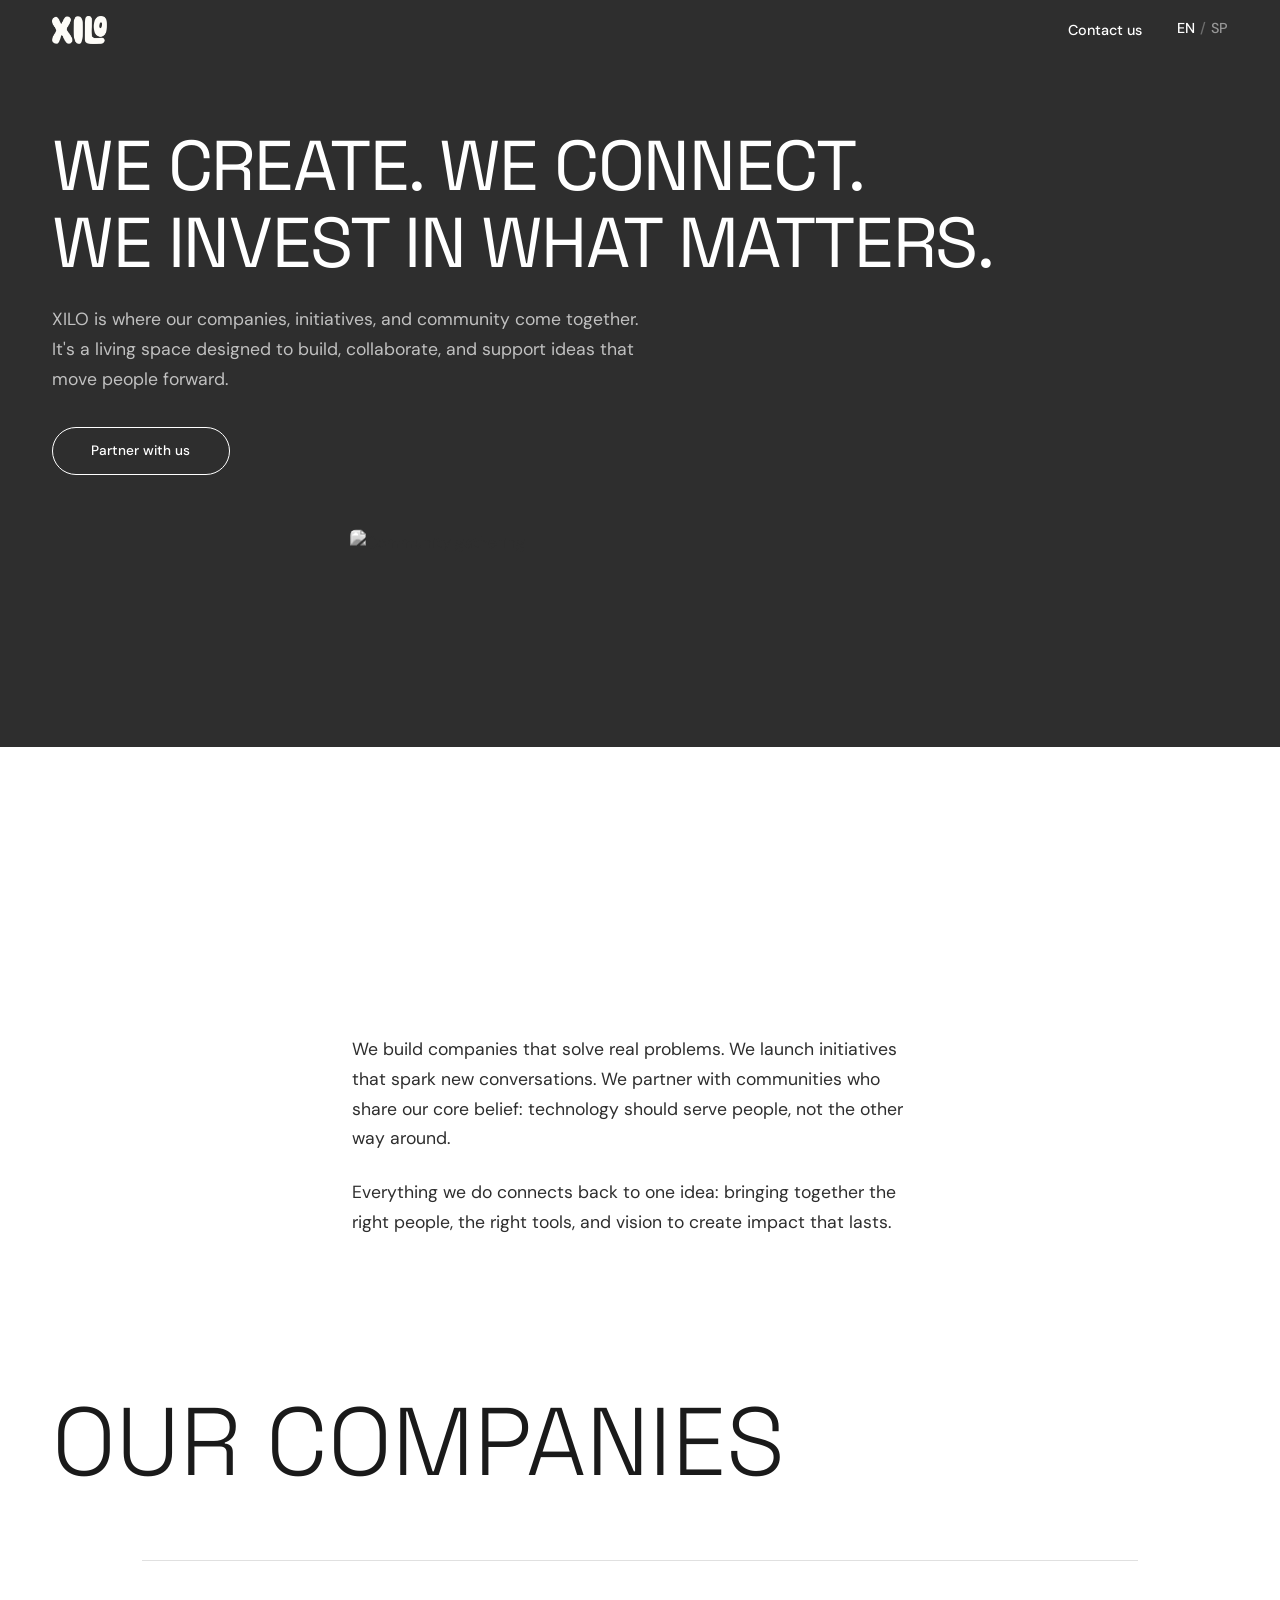
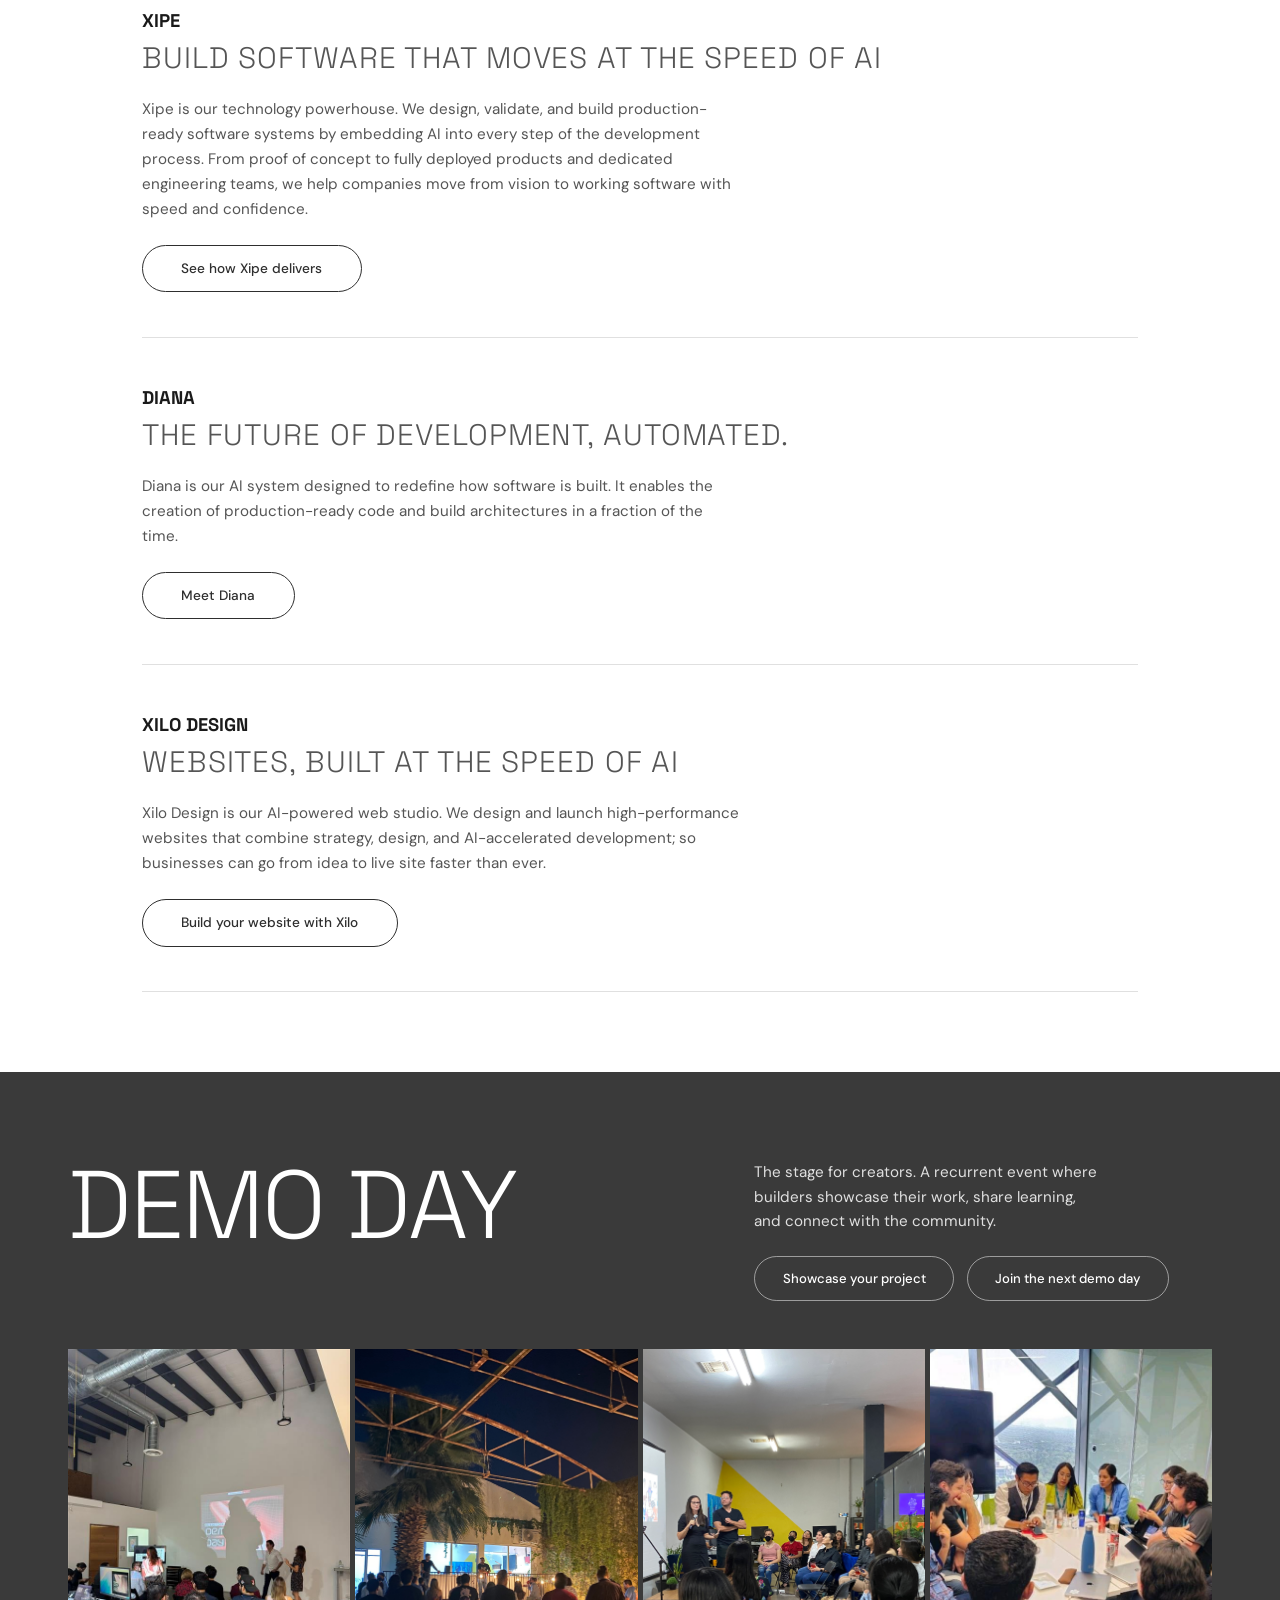
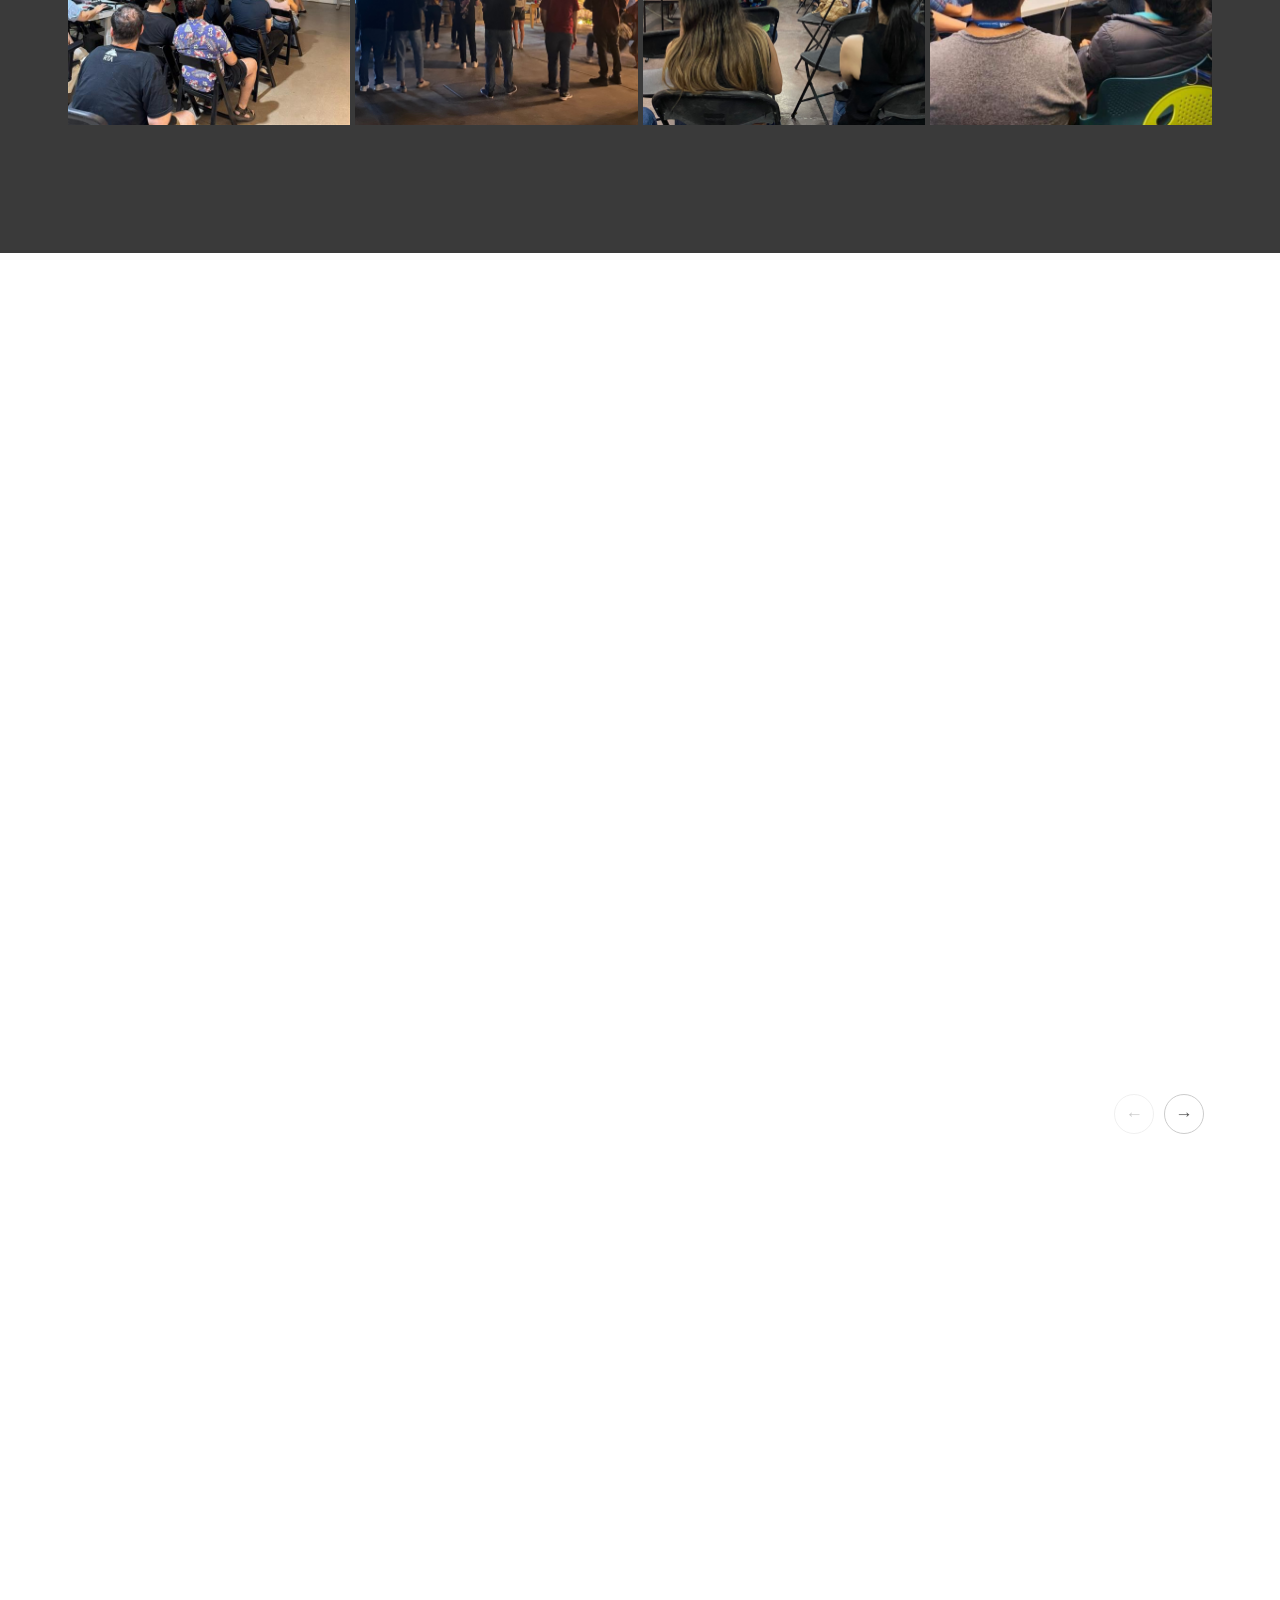
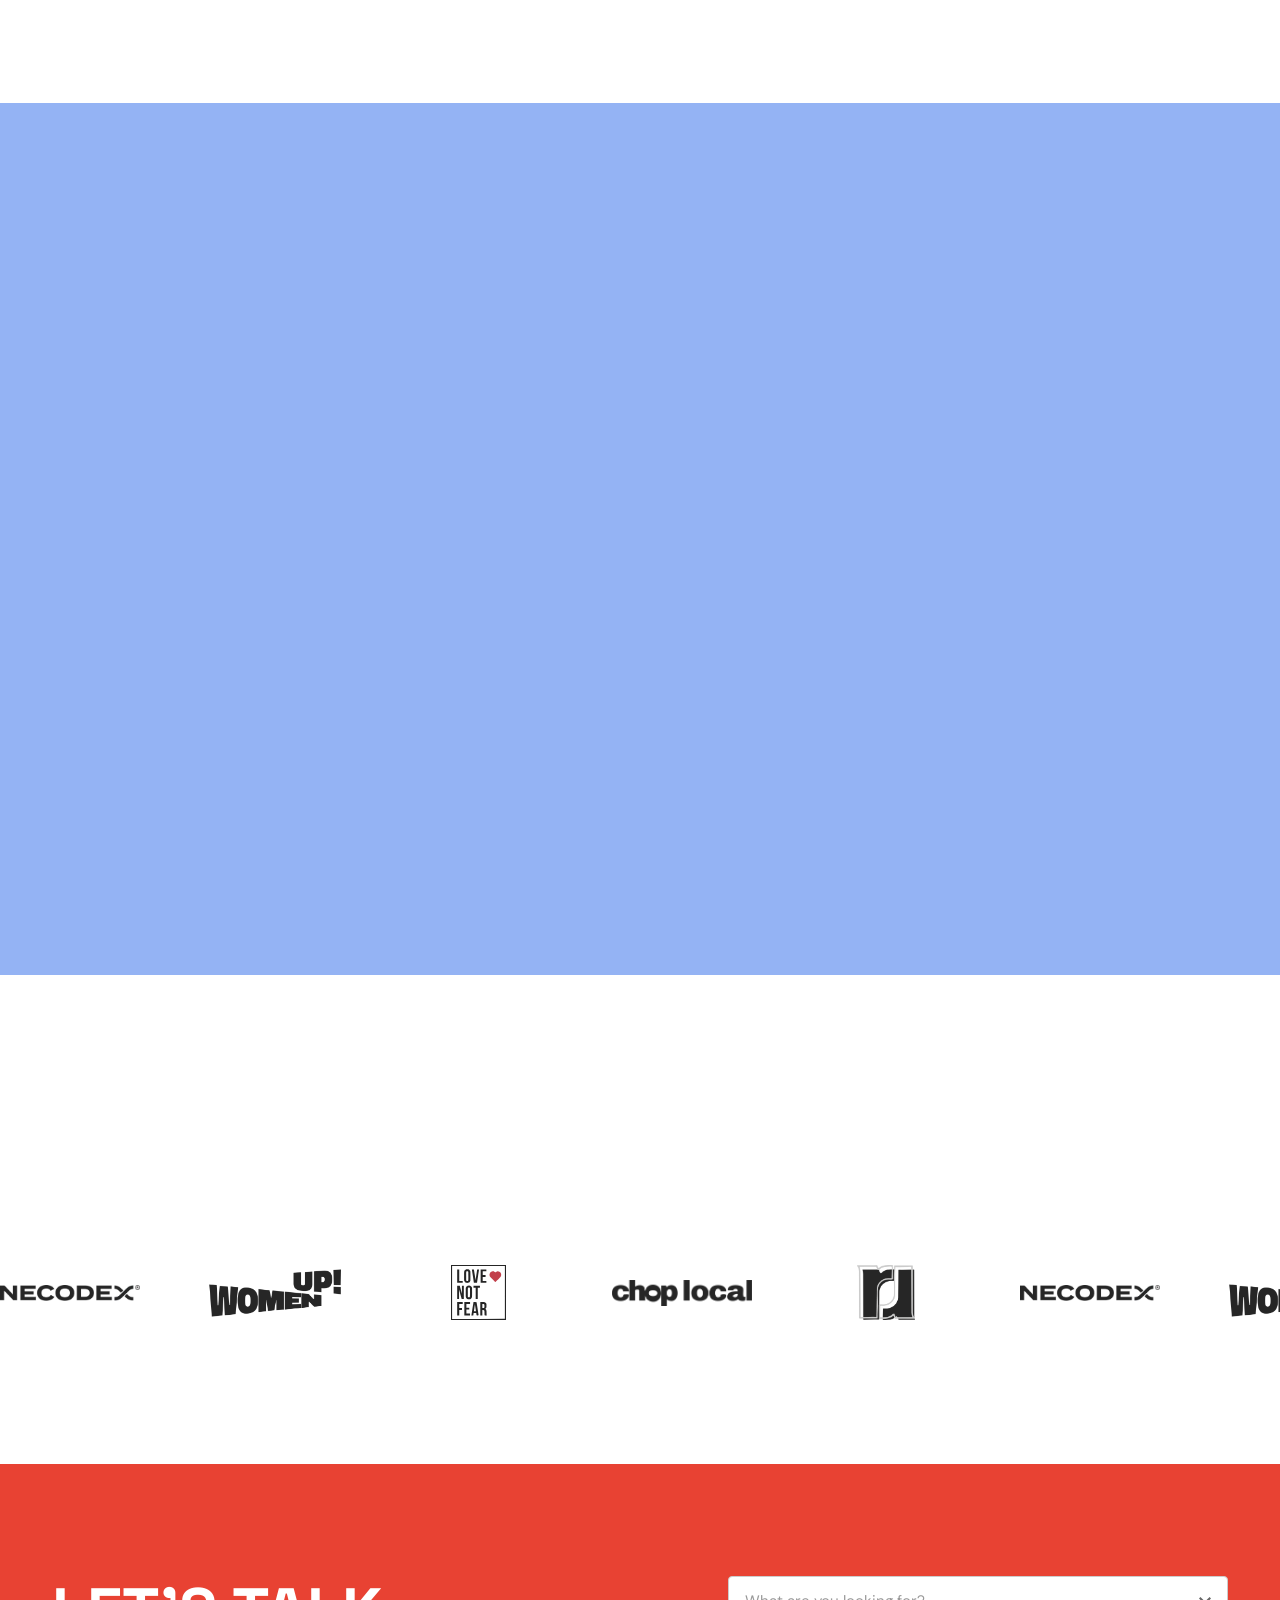
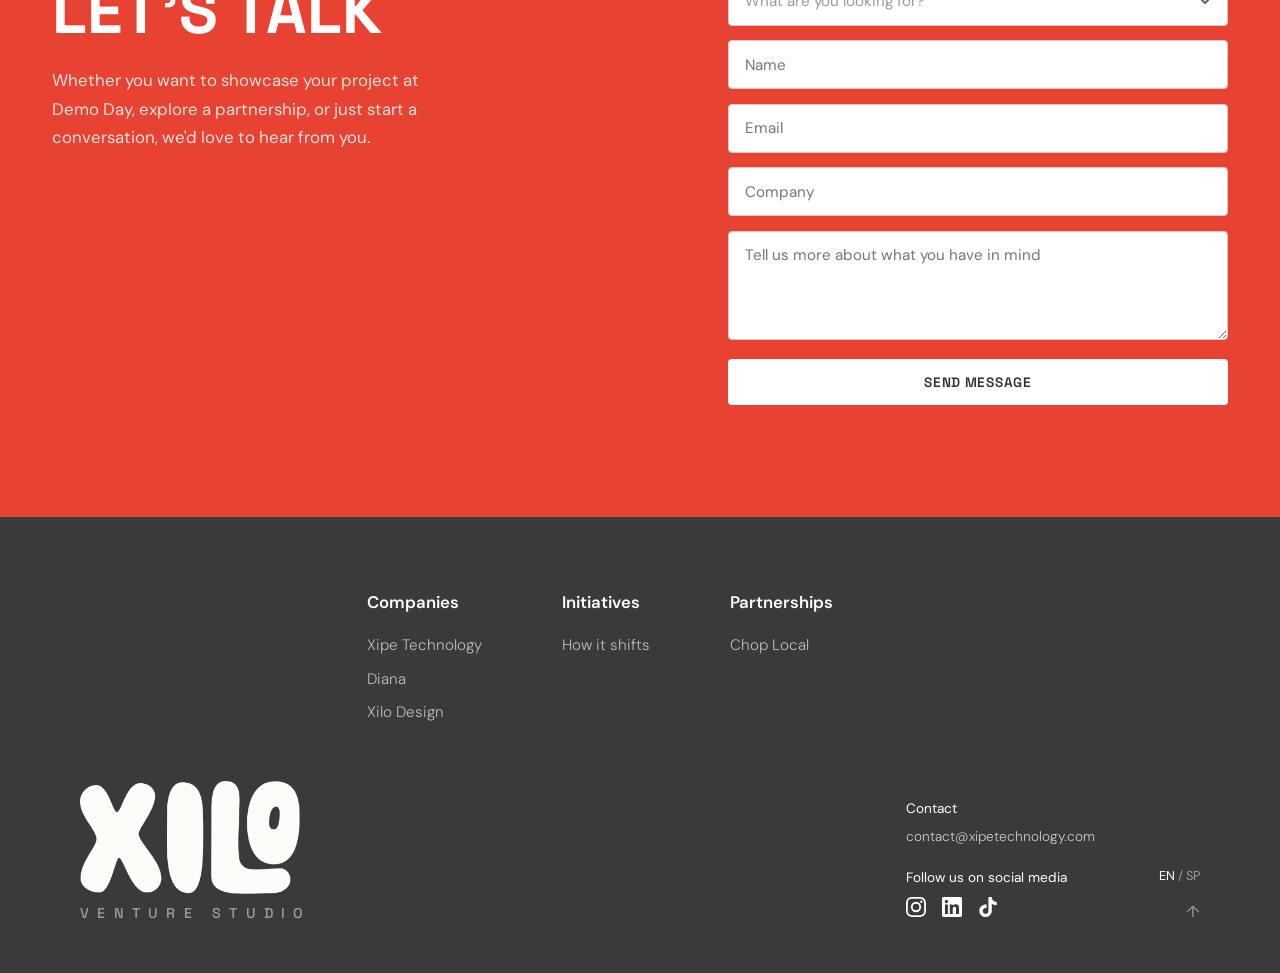
==== commit 54a27fec: "HTML y CSS" ====
--- a/index.html
+++ b/index.html
@@ -23,10 +23,14 @@
         <span></span>
       </button>
       <ul class="nav-links">
-        <li><a href="#companies">Companies</a></li>
-        <li><a href="#initiatives">Initiatives</a></li>
-        <li><a href="#investment">Investment</a></li>
-        <li><a href="#news">Blog</a></li>
+        <li><a href="#contact" data-i18n="nav_contact">Contact us</a></li>
+        <li>
+          <div class="nav-lang">
+            <span class="lang-btn active" data-lang="en">EN</span>
+            <span class="lang-divider">/</span>
+            <span class="lang-btn" data-lang="es">SP</span>
+          </div>
+        </li>
       </ul>
     </div>
   </nav>
@@ -35,9 +39,9 @@
   <section class="hero">
     <div class="hero-container">
       <div class="hero-content">
-        <h1 class="hero-title">WE CREATE. WE CONNECT.<br>WE INVEST IN WHAT MATTERS.</h1>
-        <p class="hero-text">XILO is where our companies, initiatives, and community come together. It's a living space designed to build, collaborate, and support ideas that move people forward.</p>
-        <a href="#partner" class="btn btn-outline-white">Partner with us</a>
+        <h1 class="hero-title" data-i18n="hero_title">WE CREATE. WE CONNECT.<br>WE INVEST IN WHAT MATTERS.</h1>
+        <p class="hero-text" data-i18n="hero_text">XILO is where our companies, initiatives, and community come together. It's a living space designed to build, collaborate, and support ideas that move people forward.</p>
+        <a href="#partner" class="btn btn-outline-white" data-i18n="hero_cta">Partner with us</a>
       </div>
     </div>
 
@@ -50,40 +54,40 @@
   <!-- ========== STATEMENT ========== -->
   <section class="statement">
     <div class="statement-container">
-      <p class="statement-large">We build companies that solve real problems. We launch initiatives that spark new conversations. We partner with communities who share our core belief: technology should serve people, not the other way around.</p>
-      <p class="statement-large">Everything we do connects back to one idea: bringing together the right people, the right tools, and vision to create impact that lasts.</p>
+      <p class="statement-large" data-i18n="statement_1">We build companies that solve real problems. We launch initiatives that spark new conversations. We partner with communities who share our core belief: technology should serve people, not the other way around.</p>
+      <p class="statement-large" data-i18n="statement_2">Everything we do connects back to one idea: bringing together the right people, the right tools, and vision to create impact that lasts.</p>
     </div>
   </section>
 
   <!-- ========== OUR COMPANIES ========== -->
   <section class="companies" id="companies">
     <div class="companies-header">
-      <h2 class="companies-title">OUR COMPANIES</h2>
+      <h2 class="companies-title" data-i18n="companies_title">OUR COMPANIES</h2>
     </div>
     <div class="companies-container">
       <div class="companies-list">
         <!-- XIPE -->
         <div class="company-item">
           <h3 class="company-name">XIPE</h3>
-          <p class="company-tagline">BUILD SOFTWARE THAT MOVES AT THE SPEED OF AI</p>
-          <p class="company-desc">Xipe is our technology powerhouse. We design, validate, and build production-ready software systems by embedding AI into every step of the development process. From proof of concept to fully deployed products and dedicated engineering teams, we help companies move from vision to working software with speed and confidence.</p>
-          <a href="#" class="btn btn-outline">See how Xipe delivers</a>
+          <p class="company-tagline" data-i18n="xipe_tagline">BUILD SOFTWARE THAT MOVES AT THE SPEED OF AI</p>
+          <p class="company-desc" data-i18n="xipe_desc">Xipe is our technology powerhouse. We design, validate, and build production-ready software systems by embedding AI into every step of the development process. From proof of concept to fully deployed products and dedicated engineering teams, we help companies move from vision to working software with speed and confidence.</p>
+          <a href="https://xipetechnology.com/" target="_blank" class="btn btn-outline" data-i18n="xipe_cta">See how Xipe delivers</a>
         </div>
 
         <!-- DIANA -->
         <div class="company-item">
           <h3 class="company-name">DIANA</h3>
-          <p class="company-tagline">THE FUTURE OF DEVELOPMENT, AUTOMATED.</p>
-          <p class="company-desc">Diana is our AI system designed to redefine how software is built. It enables the creation of production-ready code and build architectures in a fraction of the time.</p>
-          <a href="#" class="btn btn-outline">Meet Diana</a>
+          <p class="company-tagline" data-i18n="diana_tagline">THE FUTURE OF DEVELOPMENT, AUTOMATED.</p>
+          <p class="company-desc" data-i18n="diana_desc">Diana is our AI system designed to redefine how software is built. It enables the creation of production-ready code and build architectures in a fraction of the time.</p>
+          <a href="https://metaprogramming.ai/" target="_blank" class="btn btn-outline" data-i18n="diana_cta">Meet Diana</a>
         </div>
 
         <!-- XILO DESIGN -->
         <div class="company-item">
           <h3 class="company-name">XILO DESIGN</h3>
-          <p class="company-tagline">WEBSITES, BUILT AT THE SPEED OF AI</p>
-          <p class="company-desc">Xilo Design is our AI-powered web studio. We design and launch high-performance websites that combine strategy, design, and AI-accelerated development; so businesses can go from idea to live site faster than ever.</p>
-          <a href="#" class="btn btn-outline">Build your website with Xilo</a>
+          <p class="company-tagline" data-i18n="xilo_tagline">WEBSITES, BUILT AT THE SPEED OF AI</p>
+          <p class="company-desc" data-i18n="xilo_desc">Xilo Design is our AI-powered web studio. We design and launch high-performance websites that combine strategy, design, and AI-accelerated development; so businesses can go from idea to live site faster than ever.</p>
+          <a href="#" class="btn btn-outline" data-i18n="xilo_cta">Build your website with Xilo</a>
         </div>
       </div>
     </div>
@@ -97,10 +101,10 @@
           <h2 class="demoday-title">DEMO DAY</h2>
         </div>
         <div class="demoday-info-col">
-          <p class="demoday-desc">The stage for creators. A recurrent event where builders showcase their work, share learning, and connect with the community.</p>
+          <p class="demoday-desc" data-i18n="demoday_desc">The stage for creators. A recurrent event where builders showcase their work, share learning, and connect with the community.</p>
           <div class="demoday-buttons">
-            <a href="#" class="btn btn-demoday">Showcase your project</a>
-            <a href="#" class="btn btn-demoday">Join the next demo day</a>
+            <a href="#contact" class="btn btn-demoday" data-inquiry="showcase" data-i18n="demoday_showcase">Showcase your project</a>
+            <button class="btn btn-demoday" id="join-btn" data-i18n="demoday_join">Join the next demo day</button>
           </div>
         </div>
       </div>
@@ -127,12 +131,12 @@
       <div class="podcast-top">
         <div class="podcast-title-col">
           <h2 class="podcast-title">HOW IT SHIFTS</h2>
-          <a href="#" class="btn btn-outline">Explore partnerships</a>
+          <a href="#" class="btn btn-outline" data-i18n="podcast_cta">Explore partnerships</a>
         </div>
         <div class="podcast-info-col">
-          <p class="podcast-desc">Our podcast and digital magazine highlighting conversations, ideas, and perspectives from the frontlines of technology. We sit down with founders, builders, and thinkers who are shifting paradigms and thinking about what comes next.</p>
-          <p class="podcast-desc">Alongside our conversations, we share articles, opinion pieces, and features that dig into the realities of building, leading, and navigating new waves of industry.</p>
-          <p class="podcast-tagline">Real stories. Real lessons. Real perspectives.</p>
+          <p class="podcast-desc" data-i18n="podcast_desc1">Our podcast and digital magazine highlighting conversations, ideas, and perspectives from the frontlines of technology. We sit down with founders, builders, and thinkers who are shifting paradigms and thinking about what comes next.</p>
+          <p class="podcast-desc" data-i18n="podcast_desc2">Alongside our conversations, we share articles, opinion pieces, and features that dig into the realities of building, leading, and navigating new waves of industry.</p>
+          <p class="podcast-tagline" data-i18n="podcast_tagline">Real stories. Real lessons. Real perspectives.</p>
           <div class="podcast-platforms">
             <a href="#" target="_blank" aria-label="Spotify" class="podcast-platform-icon">
               <svg width="24" height="24" viewBox="0 0 24 24" fill="currentColor"><path d="M12 0C5.4 0 0 5.4 0 12s5.4 12 12 12 12-5.4 12-12S18.66 0 12 0zm5.521 17.34c-.24.359-.66.48-1.021.24-2.82-1.74-6.36-2.101-10.561-1.141-.418.122-.779-.179-.899-.539-.12-.421.18-.78.54-.9 4.56-1.021 8.52-.6 11.64 1.32.42.18.479.659.301 1.02zm1.44-3.3c-.301.42-.841.6-1.262.3-3.239-1.98-8.159-2.58-11.939-1.38-.479.12-1.02-.12-1.14-.6-.12-.48.12-1.021.6-1.141C9.6 9.9 15 10.561 18.72 12.84c.361.181.54.78.241 1.2zm.12-3.36C15.24 8.4 8.82 8.16 5.16 9.301c-.6.179-1.2-.181-1.38-.721-.18-.601.18-1.2.72-1.381 4.26-1.26 11.28-1.02 15.721 1.621.539.3.719 1.02.419 1.56-.299.421-1.02.599-1.559.3z"/></svg>
@@ -146,16 +150,90 @@
           </div>
         </div>
       </div>
-      <div class="podcast-gallery">
-        <a href="#" target="_blank" class="podcast-cover-link">
-          <img src="images/HIS1.png" alt="How It Shifts Episode" class="podcast-cover">
-        </a>
-        <a href="#" target="_blank" class="podcast-cover-link">
-          <img src="images/HIS2.png" alt="How It Shifts Episode" class="podcast-cover">
-        </a>
-        <a href="#" target="_blank" class="podcast-cover-link">
-          <img src="images/HIS3.jpg" alt="How It Shifts Episode" class="podcast-cover">
-        </a>
+      <div class="podcast-gallery-wrapper">
+        <div class="podcast-gallery">
+          <div class="podcast-cover-link">
+            <img src="images/HIS1.png" alt="How It Shifts Episode" class="podcast-cover">
+            <div class="podcast-overlay">
+              <a href="https://youtu.be/S4_RwVS3EOI?si=HpFkPbkuiXMTuV1g" target="_blank" class="podcast-overlay-btn" aria-label="YouTube">
+                <svg width="28" height="28" viewBox="0 0 24 24" fill="currentColor"><path d="M23.498 6.186a3.016 3.016 0 00-2.122-2.136C19.505 3.545 12 3.545 12 3.545s-7.505 0-9.377.505A3.017 3.017 0 00.502 6.186C0 8.07 0 12 0 12s0 3.93.502 5.814a3.016 3.016 0 002.122 2.136c1.871.505 9.376.505 9.376.505s7.505 0 9.377-.505a3.015 3.015 0 002.122-2.136C24 15.93 24 12 24 12s0-3.93-.502-5.814zM9.545 15.568V8.432L15.818 12l-6.273 3.568z"/></svg>
+              </a>
+              <a href="https://spotifycreators-web.app.link/e/GJavccKxA1b" target="_blank" class="podcast-overlay-btn" aria-label="Spotify">
+                <svg width="28" height="28" viewBox="0 0 24 24" fill="currentColor"><path d="M12 0C5.4 0 0 5.4 0 12s5.4 12 12 12 12-5.4 12-12S18.66 0 12 0zm5.521 17.34c-.24.359-.66.48-1.021.24-2.82-1.74-6.36-2.101-10.561-1.141-.418.122-.779-.179-.899-.539-.12-.421.18-.78.54-.9 4.56-1.021 8.52-.6 11.64 1.32.42.18.479.659.301 1.02zm1.44-3.3c-.301.42-.841.6-1.262.3-3.239-1.98-8.159-2.58-11.939-1.38-.479.12-1.02-.12-1.14-.6-.12-.48.12-1.021.6-1.141C9.6 9.9 15 10.561 18.72 12.84c.361.181.54.78.241 1.2zm.12-3.36C15.24 8.4 8.82 8.16 5.16 9.301c-.6.179-1.2-.181-1.38-.721-.18-.601.18-1.2.72-1.381 4.26-1.26 11.28-1.02 15.721 1.621.539.3.719 1.02.419 1.56-.299.421-1.02.599-1.559.3z"/></svg>
+              </a>
+            </div>
+          </div>
+          <div class="podcast-cover-link">
+            <img src="images/HIS2.png" alt="How It Shifts Episode" class="podcast-cover">
+            <div class="podcast-overlay">
+              <a href="https://youtu.be/ZyF40o9nU8g?si=c_fNAbk4N3On3Il-" target="_blank" class="podcast-overlay-btn" aria-label="YouTube">
+                <svg width="28" height="28" viewBox="0 0 24 24" fill="currentColor"><path d="M23.498 6.186a3.016 3.016 0 00-2.122-2.136C19.505 3.545 12 3.545 12 3.545s-7.505 0-9.377.505A3.017 3.017 0 00.502 6.186C0 8.07 0 12 0 12s0 3.93.502 5.814a3.016 3.016 0 002.122 2.136c1.871.505 9.376.505 9.376.505s7.505 0 9.377-.505a3.015 3.015 0 002.122-2.136C24 15.93 24 12 24 12s0-3.93-.502-5.814zM9.545 15.568V8.432L15.818 12l-6.273 3.568z"/></svg>
+              </a>
+              <a href="https://spotifycreators-web.app.link/e/vtoABbKxA1b" target="_blank" class="podcast-overlay-btn" aria-label="Spotify">
+                <svg width="28" height="28" viewBox="0 0 24 24" fill="currentColor"><path d="M12 0C5.4 0 0 5.4 0 12s5.4 12 12 12 12-5.4 12-12S18.66 0 12 0zm5.521 17.34c-.24.359-.66.48-1.021.24-2.82-1.74-6.36-2.101-10.561-1.141-.418.122-.779-.179-.899-.539-.12-.421.18-.78.54-.9 4.56-1.021 8.52-.6 11.64 1.32.42.18.479.659.301 1.02zm1.44-3.3c-.301.42-.841.6-1.262.3-3.239-1.98-8.159-2.58-11.939-1.38-.479.12-1.02-.12-1.14-.6-.12-.48.12-1.021.6-1.141C9.6 9.9 15 10.561 18.72 12.84c.361.181.54.78.241 1.2zm.12-3.36C15.24 8.4 8.82 8.16 5.16 9.301c-.6.179-1.2-.181-1.38-.721-.18-.601.18-1.2.72-1.381 4.26-1.26 11.28-1.02 15.721 1.621.539.3.719 1.02.419 1.56-.299.421-1.02.599-1.559.3z"/></svg>
+              </a>
+            </div>
+          </div>
+          <div class="podcast-cover-link">
+            <img src="images/HIS3.png" alt="How It Shifts Episode" class="podcast-cover">
+            <div class="podcast-overlay">
+              <a href="https://youtu.be/vuVMagXv988?si=LA20YHMLldE52MwJ" target="_blank" class="podcast-overlay-btn" aria-label="YouTube">
+                <svg width="28" height="28" viewBox="0 0 24 24" fill="currentColor"><path d="M23.498 6.186a3.016 3.016 0 00-2.122-2.136C19.505 3.545 12 3.545 12 3.545s-7.505 0-9.377.505A3.017 3.017 0 00.502 6.186C0 8.07 0 12 0 12s0 3.93.502 5.814a3.016 3.016 0 002.122 2.136c1.871.505 9.376.505 9.376.505s7.505 0 9.377-.505a3.015 3.015 0 002.122-2.136C24 15.93 24 12 24 12s0-3.93-.502-5.814zM9.545 15.568V8.432L15.818 12l-6.273 3.568z"/></svg>
+              </a>
+              <a href="https://spotifycreators-web.app.link/e/E2d1SaKxA1b" target="_blank" class="podcast-overlay-btn" aria-label="Spotify">
+                <svg width="28" height="28" viewBox="0 0 24 24" fill="currentColor"><path d="M12 0C5.4 0 0 5.4 0 12s5.4 12 12 12 12-5.4 12-12S18.66 0 12 0zm5.521 17.34c-.24.359-.66.48-1.021.24-2.82-1.74-6.36-2.101-10.561-1.141-.418.122-.779-.179-.899-.539-.12-.421.18-.78.54-.9 4.56-1.021 8.52-.6 11.64 1.32.42.18.479.659.301 1.02zm1.44-3.3c-.301.42-.841.6-1.262.3-3.239-1.98-8.159-2.58-11.939-1.38-.479.12-1.02-.12-1.14-.6-.12-.48.12-1.021.6-1.141C9.6 9.9 15 10.561 18.72 12.84c.361.181.54.78.241 1.2zm.12-3.36C15.24 8.4 8.82 8.16 5.16 9.301c-.6.179-1.2-.181-1.38-.721-.18-.601.18-1.2.72-1.381 4.26-1.26 11.28-1.02 15.721 1.621.539.3.719 1.02.419 1.56-.299.421-1.02.599-1.559.3z"/></svg>
+              </a>
+            </div>
+          </div>
+          <div class="podcast-cover-link">
+            <img src="images/HIS4.jpg" alt="How It Shifts Episode" class="podcast-cover">
+            <div class="podcast-overlay">
+              <a href="https://youtu.be/VWz-3FP0SFQ?si=6k9_qBNdvmUi4uWc" target="_blank" class="podcast-overlay-btn" aria-label="YouTube">
+                <svg width="28" height="28" viewBox="0 0 24 24" fill="currentColor"><path d="M23.498 6.186a3.016 3.016 0 00-2.122-2.136C19.505 3.545 12 3.545 12 3.545s-7.505 0-9.377.505A3.017 3.017 0 00.502 6.186C0 8.07 0 12 0 12s0 3.93.502 5.814a3.016 3.016 0 002.122 2.136c1.871.505 9.376.505 9.376.505s7.505 0 9.377-.505a3.015 3.015 0 002.122-2.136C24 15.93 24 12 24 12s0-3.93-.502-5.814zM9.545 15.568V8.432L15.818 12l-6.273 3.568z"/></svg>
+              </a>
+              <a href="https://spotifycreators-web.app.link/e/MEA0eaKxA1b" target="_blank" class="podcast-overlay-btn" aria-label="Spotify">
+                <svg width="28" height="28" viewBox="0 0 24 24" fill="currentColor"><path d="M12 0C5.4 0 0 5.4 0 12s5.4 12 12 12 12-5.4 12-12S18.66 0 12 0zm5.521 17.34c-.24.359-.66.48-1.021.24-2.82-1.74-6.36-2.101-10.561-1.141-.418.122-.779-.179-.899-.539-.12-.421.18-.78.54-.9 4.56-1.021 8.52-.6 11.64 1.32.42.18.479.659.301 1.02zm1.44-3.3c-.301.42-.841.6-1.262.3-3.239-1.98-8.159-2.58-11.939-1.38-.479.12-1.02-.12-1.14-.6-.12-.48.12-1.021.6-1.141C9.6 9.9 15 10.561 18.72 12.84c.361.181.54.78.241 1.2zm.12-3.36C15.24 8.4 8.82 8.16 5.16 9.301c-.6.179-1.2-.181-1.38-.721-.18-.601.18-1.2.72-1.381 4.26-1.26 11.28-1.02 15.721 1.621.539.3.719 1.02.419 1.56-.299.421-1.02.599-1.559.3z"/></svg>
+              </a>
+            </div>
+          </div>
+          <div class="podcast-cover-link">
+            <img src="images/HIS5.jpg" alt="How It Shifts Episode" class="podcast-cover">
+            <div class="podcast-overlay">
+              <a href="https://youtu.be/jzBC5FwBWP0?si=1dUVZbDw9Elo8j1W" target="_blank" class="podcast-overlay-btn" aria-label="YouTube">
+                <svg width="28" height="28" viewBox="0 0 24 24" fill="currentColor"><path d="M23.498 6.186a3.016 3.016 0 00-2.122-2.136C19.505 3.545 12 3.545 12 3.545s-7.505 0-9.377.505A3.017 3.017 0 00.502 6.186C0 8.07 0 12 0 12s0 3.93.502 5.814a3.016 3.016 0 002.122 2.136c1.871.505 9.376.505 9.376.505s7.505 0 9.377-.505a3.015 3.015 0 002.122-2.136C24 15.93 24 12 24 12s0-3.93-.502-5.814zM9.545 15.568V8.432L15.818 12l-6.273 3.568z"/></svg>
+              </a>
+              <a href="https://spotifycreators-web.app.link/e/aQ2xD9JxA1b" target="_blank" class="podcast-overlay-btn" aria-label="Spotify">
+                <svg width="28" height="28" viewBox="0 0 24 24" fill="currentColor"><path d="M12 0C5.4 0 0 5.4 0 12s5.4 12 12 12 12-5.4 12-12S18.66 0 12 0zm5.521 17.34c-.24.359-.66.48-1.021.24-2.82-1.74-6.36-2.101-10.561-1.141-.418.122-.779-.179-.899-.539-.12-.421.18-.78.54-.9 4.56-1.021 8.52-.6 11.64 1.32.42.18.479.659.301 1.02zm1.44-3.3c-.301.42-.841.6-1.262.3-3.239-1.98-8.159-2.58-11.939-1.38-.479.12-1.02-.12-1.14-.6-.12-.48.12-1.021.6-1.141C9.6 9.9 15 10.561 18.72 12.84c.361.181.54.78.241 1.2zm.12-3.36C15.24 8.4 8.82 8.16 5.16 9.301c-.6.179-1.2-.181-1.38-.721-.18-.601.18-1.2.72-1.381 4.26-1.26 11.28-1.02 15.721 1.621.539.3.719 1.02.419 1.56-.299.421-1.02.599-1.559.3z"/></svg>
+              </a>
+            </div>
+          </div>
+          <div class="podcast-cover-link">
+            <img src="images/HIS6.jpg" alt="How It Shifts Episode" class="podcast-cover">
+            <div class="podcast-overlay">
+              <a href="https://youtu.be/jzBC5FwBWP0?si=1dUVZbDw9Elo8j1W" target="_blank" class="podcast-overlay-btn" aria-label="YouTube">
+                <svg width="28" height="28" viewBox="0 0 24 24" fill="currentColor"><path d="M23.498 6.186a3.016 3.016 0 00-2.122-2.136C19.505 3.545 12 3.545 12 3.545s-7.505 0-9.377.505A3.017 3.017 0 00.502 6.186C0 8.07 0 12 0 12s0 3.93.502 5.814a3.016 3.016 0 002.122 2.136c1.871.505 9.376.505 9.376.505s7.505 0 9.377-.505a3.015 3.015 0 002.122-2.136C24 15.93 24 12 24 12s0-3.93-.502-5.814zM9.545 15.568V8.432L15.818 12l-6.273 3.568z"/></svg>
+              </a>
+              <a href="https://spotifycreators-web.app.link/e/jmyV28JxA1b" target="_blank" class="podcast-overlay-btn" aria-label="Spotify">
+                <svg width="28" height="28" viewBox="0 0 24 24" fill="currentColor"><path d="M12 0C5.4 0 0 5.4 0 12s5.4 12 12 12 12-5.4 12-12S18.66 0 12 0zm5.521 17.34c-.24.359-.66.48-1.021.24-2.82-1.74-6.36-2.101-10.561-1.141-.418.122-.779-.179-.899-.539-.12-.421.18-.78.54-.9 4.56-1.021 8.52-.6 11.64 1.32.42.18.479.659.301 1.02zm1.44-3.3c-.301.42-.841.6-1.262.3-3.239-1.98-8.159-2.58-11.939-1.38-.479.12-1.02-.12-1.14-.6-.12-.48.12-1.021.6-1.141C9.6 9.9 15 10.561 18.72 12.84c.361.181.54.78.241 1.2zm.12-3.36C15.24 8.4 8.82 8.16 5.16 9.301c-.6.179-1.2-.181-1.38-.721-.18-.601.18-1.2.72-1.381 4.26-1.26 11.28-1.02 15.721 1.621.539.3.719 1.02.419 1.56-.299.421-1.02.599-1.559.3z"/></svg>
+              </a>
+            </div>
+          </div>
+          <div class="podcast-cover-link">
+            <img src="images/HIS7.jpg" alt="How It Shifts Episode" class="podcast-cover">
+            <div class="podcast-overlay">
+              <a href="#" target="_blank" class="podcast-overlay-btn" aria-label="YouTube">
+                <svg width="28" height="28" viewBox="0 0 24 24" fill="currentColor"><path d="M23.498 6.186a3.016 3.016 0 00-2.122-2.136C19.505 3.545 12 3.545 12 3.545s-7.505 0-9.377.505A3.017 3.017 0 00.502 6.186C0 8.07 0 12 0 12s0 3.93.502 5.814a3.016 3.016 0 002.122 2.136c1.871.505 9.376.505 9.376.505s7.505 0 9.377-.505a3.015 3.015 0 002.122-2.136C24 15.93 24 12 24 12s0-3.93-.502-5.814zM9.545 15.568V8.432L15.818 12l-6.273 3.568z"/></svg>
+              </a>
+              <a href="#" target="_blank" class="podcast-overlay-btn" aria-label="Spotify">
+                <svg width="28" height="28" viewBox="0 0 24 24" fill="currentColor"><path d="M12 0C5.4 0 0 5.4 0 12s5.4 12 12 12 12-5.4 12-12S18.66 0 12 0zm5.521 17.34c-.24.359-.66.48-1.021.24-2.82-1.74-6.36-2.101-10.561-1.141-.418.122-.779-.179-.899-.539-.12-.421.18-.78.54-.9 4.56-1.021 8.52-.6 11.64 1.32.42.18.479.659.301 1.02zm1.44-3.3c-.301.42-.841.6-1.262.3-3.239-1.98-8.159-2.58-11.939-1.38-.479.12-1.02-.12-1.14-.6-.12-.48.12-1.021.6-1.141C9.6 9.9 15 10.561 18.72 12.84c.361.181.54.78.241 1.2zm.12-3.36C15.24 8.4 8.82 8.16 5.16 9.301c-.6.179-1.2-.181-1.38-.721-.18-.601.18-1.2.72-1.381 4.26-1.26 11.28-1.02 15.721 1.621.539.3.719 1.02.419 1.56-.299.421-1.02.599-1.559.3z"/></svg>
+              </a>
+            </div>
+          </div>
+        </div>
+        <div class="podcast-arrows">
+          <button class="podcast-arrow podcast-arrow-prev" aria-label="Previous">&#8592;</button>
+          <button class="podcast-arrow podcast-arrow-next" aria-label="Next">&#8594;</button>
+        </div>
       </div>
     </div>
   </section>
@@ -163,59 +241,26 @@
   <!-- ========== LOOKING FOR A PARTNER ========== -->
   <section class="partner" id="partner">
     <div class="partner-container">
-      <h2 class="partner-title">LOOKING FOR A PARTNER FOR YOUR TECH PROJECT?</h2>
-      <p class="partner-desc">We support projects by contributing full-stack design, strategy, and execution, aligning long-term vision with real-world delivery. We put our team beside yours and work using our knowledge and our hands-on work.</p>
-      <a href="#" class="btn btn-outline">Start a conversation</a>
+      <h2 class="partner-title" data-i18n="partner_title">LOOKING FOR A PARTNER FOR YOUR TECH PROJECT?</h2>
+      <p class="partner-desc" data-i18n="partner_desc">We support projects by contributing full-stack design, strategy, and execution, aligning long-term vision with real-world delivery. We put our team beside yours and work using our knowledge and our hands-on work.</p>
+      <a href="#contact" class="btn btn-outline" data-inquiry="partner" data-i18n="partner_cta">Start a conversation</a>
     </div>
   </section>
 
   <!-- ========== SPOTLIGHT PARTNERSHIP ========== -->
   <section class="spotlight">
-    <h2 class="spotlight-heading">SPOTLIGHT PARTNERSHIP</h2>
+    <h2 class="spotlight-heading" data-i18n="spotlight_heading">SPOTLIGHT PARTNERSHIP</h2>
     <div class="spotlight-container">
       <div class="spotlight-inner">
         <div class="spotlight-image">
           <img src="images/ChopLocal.JPG" alt="ChopLocal partnership">
         </div>
         <div class="spotlight-content">
-          <p class="spotlight-label">XILO PARTNERS</p>
+          <p class="spotlight-label" data-i18n="spotlight_label">XILO PARTNERS</p>
           <h3 class="spotlight-name">CHOP LOCAL</h3>
-          <p class="spotlight-desc">ChopLocal is an online marketplace connecting consumers directly with local meat producers and butchers, helping them buy high-quality, locally sourced meat products directly, promoting local, sustainable, and transparent sourcing between farmers, artisan businesses and people.</p>
-          <a href="#" class="btn btn-spotlight">Discover Chop Local</a>
-        </div>
-      </div>
-    </div>
-  </section>
-
-  <!-- ========== LATEST NEWS ========== -->
-  <section class="news" id="news">
-    <div class="news-container">
-      <div class="news-header">
-        <h2 class="news-title">LATEST NEWS</h2>
-        <a href="#" class="news-see-all">See all</a>
-      </div>
-      <div class="news-grid">
-        <article class="news-card">
-          <div class="news-card-image">
-            <img src="images/LN1.jpg" alt="News article">
-          </div>
-          <p class="news-card-desc">We partner with companies and local communities to create better outcomes</p>
-          <a href="#" class="news-card-link">Discover more</a>
-        </article>
-        <article class="news-card">
-          <div class="news-card-image">
-            <img src="images/LN2.jpg" alt="News article">
-          </div>
-          <p class="news-card-desc">We partner with companies and local communities to create better outcomes</p>
-          <a href="#" class="news-card-link">Discover more</a>
-        </article>
-        <article class="news-card">
-          <div class="news-card-image">
-            <img src="images/LN3.jpg" alt="News article">
-          </div>
-          <p class="news-card-desc">We partner with companies and local communities to create better outcomes</p>
-          <a href="#" class="news-card-link">Discover more</a>
-        </article>
+          <p class="spotlight-desc" data-i18n="spotlight_desc">We've been part of the ChopLocal journey since the beginning, providing the technological backbone to help them transform how local business connect with people.</p>
+          <a href="https://choplocally.com/" target="_blank" class="btn btn-spotlight" data-i18n="spotlight_cta">Discover Chop Local</a>
+        </div>
       </div>
     </div>
   </section>
@@ -223,24 +268,50 @@
   <!-- ========== WE DON'T BUILD ALONE ========== -->
   <section class="community">
     <div class="community-container">
-      <h2 class="community-title">WE DON'T BUILD ALONE</h2>
-      <p class="community-desc"><em>We partner with companies and local communities to create better outcomes</em></p>
+      <h2 class="community-title" data-i18n="community_title">WE DON'T BUILD ALONE</h2>
+      <p class="community-desc" data-i18n="community_desc"><em>We partner with companies and local communities to create better outcomes</em></p>
     </div>
     <div class="community-carousel">
       <div class="community-track">
-        <img src="images/logo-partner-1.png" alt="Partner 1" class="community-logo">
-        <img src="images/logo-partner-2.png" alt="Partner 2" class="community-logo">
-        <img src="images/logo-partner-3.png" alt="Partner 3" class="community-logo">
-        <img src="images/logo-partner-4.png" alt="Partner 4" class="community-logo">
-        <img src="images/logo-partner-5.png" alt="Partner 5" class="community-logo">
-        <img src="images/logo-partner-6.png" alt="Partner 6" class="community-logo">
+        <img src="images/Logo1.png" alt="Partner 1" class="community-logo">
+        <img src="images/Logo2.png" alt="Partner 2" class="community-logo">
+        <img src="images/Logo3.svg" alt="Partner 3" class="community-logo">
+        <img src="images/Logo4.png" alt="Partner 4" class="community-logo">
+        <img src="images/Logo5.png" alt="Partner 5" class="community-logo">
         <!-- Duplicados para loop infinito -->
-        <img src="images/logo-partner-1.png" alt="Partner 1" class="community-logo">
-        <img src="images/logo-partner-2.png" alt="Partner 2" class="community-logo">
-        <img src="images/logo-partner-3.png" alt="Partner 3" class="community-logo">
-        <img src="images/logo-partner-4.png" alt="Partner 4" class="community-logo">
-        <img src="images/logo-partner-5.png" alt="Partner 5" class="community-logo">
-        <img src="images/logo-partner-6.png" alt="Partner 6" class="community-logo">
+        <img src="images/Logo1.png" alt="Partner 1" class="community-logo">
+        <img src="images/Logo2.png" alt="Partner 2" class="community-logo">
+        <img src="images/Logo3.svg" alt="Partner 3" class="community-logo">
+        <img src="images/Logo4.png" alt="Partner 4" class="community-logo">
+        <img src="images/Logo5.png" alt="Partner 5" class="community-logo">
+      </div>
+    </div>
+  </section>
+
+  <!-- ========== CONTACT ========== -->
+  <section class="contact" id="contact">
+    <div class="contact-container">
+      <div class="contact-left">
+        <h2 class="contact-title" data-i18n="contact_title">LET'S TALK</h2>
+        <p class="contact-desc" data-i18n="contact_desc">Whether you want to showcase your project at Demo Day, explore a partnership, or just start a conversation, we'd love to hear from you.</p>
+      </div>
+      <div class="contact-right">
+        <form class="contact-form" id="contact-form">
+          <select name="inquiry" id="contact-inquiry" required>
+            <option value="" disabled selected data-i18n="form_select">What are you looking for?</option>
+            <option value="showcase" data-i18n="form_showcase">Showcase project at demo day</option>
+            <option value="partner" data-i18n="form_partner">Partner with us</option>
+            <option value="general" data-i18n="form_general">Start a conversation</option>
+          </select>
+          <input type="text" name="name" data-i18n-placeholder="form_name" placeholder="Name" required>
+          <input type="email" name="email" data-i18n-placeholder="form_email" placeholder="Email" required>
+          <input type="text" name="company" data-i18n-placeholder="form_company" placeholder="Company">
+          <textarea name="message" data-i18n-placeholder="form_message" placeholder="Tell us more about what you have in mind" rows="4" required></textarea>
+          <button type="submit" class="btn btn-contact" data-i18n="form_submit">Send message</button>
+        </form>
+        <div class="contact-success" id="contact-success">
+          <p data-i18n="form_success">Thank you! We'll be in touch soon.</p>
+        </div>
       </div>
     </div>
   </section>
@@ -251,28 +322,24 @@
       <div class="footer-top">
         <div class="footer-nav">
           <div class="footer-nav-col">
-            <h4>Companies</h4>
+            <h4 data-i18n="footer_companies">Companies</h4>
             <ul>
-              <li><a href="#">Xipe Technology</a></li>
-              <li><a href="#">Diana</a></li>
+              <li><a href="https://xipetechnology.com/" target="_blank">Xipe Technology</a></li>
+              <li><a href="https://metaprogramming.ai/" target="_blank">Diana</a></li>
               <li><a href="#">Xilo Design</a></li>
             </ul>
           </div>
           <div class="footer-nav-col">
-            <h4>Initiatives</h4>
+            <h4 data-i18n="footer_initiatives">Initiatives</h4>
             <ul>
               <li><a href="#">How it shifts</a></li>
-              <li><a href="#">Demo day</a></li>
             </ul>
           </div>
           <div class="footer-nav-col">
-            <h4>Partnerships</h4>
+            <h4 data-i18n="footer_partnerships">Partnerships</h4>
             <ul>
-              <li><a href="#">Chop Local</a></li>
+              <li><a href="https://choplocally.com/" target="_blank">Chop Local</a></li>
             </ul>
-          </div>
-          <div class="footer-nav-col">
-            <h4><a href="#news">Blog</a></h4>
           </div>
         </div>
       </div>
@@ -284,24 +351,24 @@
         </div>
         <div class="footer-right">
           <div class="footer-contact">
-            <p class="footer-contact-label">Contact</p>
+            <p class="footer-contact-label" data-i18n="footer_contact">Contact</p>
             <a href="mailto:contact@xipetechnology.com" class="footer-email">contact@xipetechnology.com</a>
-            <p class="footer-contact-label footer-follow">Follow us at</p>
+            <p class="footer-contact-label footer-follow" data-i18n="footer_follow">Follow us on social media</p>
             <div class="footer-social">
-              <a href="#" target="_blank" aria-label="Instagram">
+              <a href="https://www.instagram.com/xilostudio/" target="_blank" aria-label="Instagram">
                 <svg width="20" height="20" viewBox="0 0 24 24" fill="currentColor"><path d="M12 2.163c3.204 0 3.584.012 4.85.07 3.252.148 4.771 1.691 4.919 4.919.058 1.265.069 1.645.069 4.849 0 3.205-.012 3.584-.069 4.849-.149 3.225-1.664 4.771-4.919 4.919-1.266.058-1.644.07-4.85.07-3.204 0-3.584-.012-4.849-.07-3.26-.149-4.771-1.699-4.919-4.92-.058-1.265-.07-1.644-.07-4.849 0-3.204.013-3.583.07-4.849.149-3.227 1.664-4.771 4.919-4.919 1.266-.057 1.645-.069 4.849-.069zM12 0C8.741 0 8.333.014 7.053.072 2.695.272.273 2.69.073 7.052.014 8.333 0 8.741 0 12c0 3.259.014 3.668.072 4.948.2 4.358 2.618 6.78 6.98 6.98C8.333 23.986 8.741 24 12 24c3.259 0 3.668-.014 4.948-.072 4.354-.2 6.782-2.618 6.979-6.98.059-1.28.073-1.689.073-4.948 0-3.259-.014-3.667-.072-4.947-.196-4.354-2.617-6.78-6.979-6.98C15.668.014 15.259 0 12 0zm0 5.838a6.162 6.162 0 100 12.324 6.162 6.162 0 000-12.324zM12 16a4 4 0 110-8 4 4 0 010 8zm6.406-11.845a1.44 1.44 0 100 2.881 1.44 1.44 0 000-2.881z"/></svg>
               </a>
-              <a href="#" target="_blank" aria-label="LinkedIn">
+              <a href="https://www.linkedin.com/company/xilo-studio" target="_blank" aria-label="LinkedIn">
                 <svg width="20" height="20" viewBox="0 0 24 24" fill="currentColor"><path d="M20.447 20.452h-3.554v-5.569c0-1.328-.027-3.037-1.852-3.037-1.853 0-2.136 1.445-2.136 2.939v5.667H9.351V9h3.414v1.561h.046c.477-.9 1.637-1.85 3.37-1.85 3.601 0 4.267 2.37 4.267 5.455v6.286zM5.337 7.433a2.062 2.062 0 01-2.063-2.065 2.064 2.064 0 112.063 2.065zm1.782 13.019H3.555V9h3.564v11.452zM22.225 0H1.771C.792 0 0 .774 0 1.729v20.542C0 23.227.792 24 1.771 24h20.451C23.2 24 24 23.227 24 22.271V1.729C24 .774 23.2 0 22.222 0h.003z"/></svg>
               </a>
-              <a href="#" target="_blank" aria-label="TikTok">
+              <a href="https://www.tiktok.com/@xilo.studio" target="_blank" aria-label="TikTok">
                 <svg width="20" height="20" viewBox="0 0 24 24" fill="currentColor"><path d="M12.525.02c1.31-.02 2.61-.01 3.91-.02.08 1.53.63 3.09 1.75 4.17 1.12 1.11 2.7 1.62 4.24 1.79v4.03c-1.44-.05-2.89-.35-4.2-.97-.57-.26-1.1-.59-1.62-.93-.01 2.92.01 5.84-.02 8.75-.08 1.4-.54 2.79-1.35 3.94-1.31 1.92-3.58 3.17-5.91 3.21-1.43.08-2.86-.31-4.08-1.03-2.02-1.19-3.44-3.37-3.65-5.71-.02-.5-.03-1-.01-1.49.18-1.9 1.12-3.72 2.58-4.96 1.66-1.44 3.98-2.13 6.15-1.72.02 1.48-.04 2.96-.04 4.44-.99-.32-2.15-.23-3.02.37-.63.41-1.11 1.04-1.36 1.75-.21.51-.15 1.07-.14 1.61.24 1.64 1.82 3.02 3.5 2.87 1.12-.01 2.19-.66 2.77-1.61.19-.33.4-.67.41-1.06.1-1.79.06-3.57.07-5.36.01-4.03-.01-8.05.02-12.07z"/></svg>
               </a>
             </div>
           </div>
           <div class="footer-meta">
             <div class="footer-lang">
-              <span class="footer-lang-active">EN</span> / <span>SP</span>
+              <span class="lang-btn active" data-lang="en">EN</span> / <span class="lang-btn" data-lang="es">SP</span>
             </div>
             <a href="#" class="footer-scroll-top" aria-label="Scroll to top">↑</a>
           </div>
@@ -309,6 +376,17 @@
       </div>
     </div>
   </footer>
+
+  <!-- ========== JOIN MODAL ========== -->
+  <div class="modal-overlay" id="join-modal">
+    <div class="modal modal-small">
+      <button class="modal-close" aria-label="Close">&times;</button>
+      <h3 class="modal-title">Next Demo Day</h3>
+      <div class="modal-event" id="join-content">
+        <!-- Si hay evento, cambiar data-luma-url y el texto -->
+      </div>
+    </div>
+  </div>
 
   <script src="script.js"></script>
 </body>
--- a/styles.css
+++ b/styles.css
@@ -148,6 +148,40 @@
   color: var(--red);
 }
 
+/* Language switcher */
+.nav-lang {
+  display: flex;
+  align-items: center;
+  gap: 0.3rem;
+  font-family: var(--font-body);
+  font-size: 0.9rem;
+  font-weight: 500;
+  color: rgba(255, 255, 255, 0.5);
+}
+.lang-btn {
+  cursor: pointer;
+  transition: color 0.2s;
+  color: rgba(255, 255, 255, 0.5);
+}
+.lang-btn.active {
+  color: var(--white);
+}
+.lang-btn:hover {
+  color: var(--white);
+}
+.lang-divider {
+  color: rgba(255, 255, 255, 0.3);
+}
+.footer-lang .lang-btn {
+  color: rgba(255, 255, 255, 0.5);
+}
+.footer-lang .lang-btn.active {
+  color: var(--white);
+}
+.footer-lang .lang-btn:hover {
+  color: var(--white);
+}
+
 /* Mobile toggle */
 .nav-toggle {
   display: none;
@@ -474,17 +508,23 @@
   color: var(--red);
 }
 
+.podcast-gallery-wrapper {
+  margin-top: 3rem;
+  overflow: hidden;
+}
+
 .podcast-gallery {
-  display: grid;
-  grid-template-columns: repeat(3, 1fr);
+  display: flex;
   gap: 1.1rem;
-  margin-top: 3rem;
+  transition: transform 0.5s ease;
 }
 
 .podcast-cover-link {
+  flex: 0 0 calc((100% - 2.2rem) / 3);
   display: block;
   overflow: hidden;
-  cursor: pointer;
+  cursor: default;
+  position: relative;
 }
 
 .podcast-cover {
@@ -493,12 +533,78 @@
   object-fit: cover;
   border-radius: 0;
   display: block;
-  transition: opacity 0.3s ease, transform 0.3s ease;
+  transition: filter 0.35s ease, transform 0.35s ease;
+}
+
+.podcast-overlay {
+  position: absolute;
+  inset: 0;
+  display: flex;
+  align-items: center;
+  justify-content: center;
+  gap: 1.2rem;
+  opacity: 0;
+  background: rgba(0, 0, 0, 0.45);
+  transition: opacity 0.35s ease;
+}
+
+.podcast-cover-link:hover .podcast-overlay {
+  opacity: 1;
 }
 
 .podcast-cover-link:hover .podcast-cover {
-  opacity: 0.85;
-  transform: scale(1.02);
+  transform: scale(1.03);
+}
+
+.podcast-overlay-btn {
+  display: flex;
+  align-items: center;
+  justify-content: center;
+  width: 52px;
+  height: 52px;
+  border-radius: 50%;
+  background: rgba(255, 255, 255, 0.15);
+  color: var(--white);
+  transition: background 0.25s ease, transform 0.25s ease;
+}
+
+.podcast-overlay-btn:hover {
+  background: rgba(255, 255, 255, 0.35);
+  transform: scale(1.1);
+}
+
+.podcast-arrows {
+  display: flex;
+  justify-content: flex-end;
+  gap: 0.6rem;
+  margin-top: 1.2rem;
+}
+
+.podcast-arrow {
+  background: none;
+  border: 1px solid #ccc;
+  color: #555;
+  width: 40px;
+  height: 40px;
+  border-radius: 50%;
+  font-size: 1.1rem;
+  cursor: pointer;
+  display: flex;
+  align-items: center;
+  justify-content: center;
+  transition: background 0.25s, color 0.25s, border-color 0.25s;
+}
+
+.podcast-arrow:hover {
+  background: var(--dark);
+  color: var(--white);
+  border-color: var(--dark);
+}
+
+.podcast-arrow:disabled {
+  opacity: 0.3;
+  cursor: default;
+  pointer-events: none;
 }
 
 /* ---------- PARTNER CTA ---------- */
@@ -712,7 +818,7 @@
 /* ---------- COMMUNITY / WE DON'T BUILD ALONE ---------- */
 .community {
   padding: 8rem 0 9rem;
-  background: #e84233;
+  background: var(--white);
   overflow: hidden;
 }
 
@@ -727,7 +833,7 @@
   font-family: var(--font-display);
   font-size: clamp(2.4rem, 5vw, 4.2rem);
   font-weight: 800;
-  color: var(--white);
+  color: var(--dark);
   text-transform: uppercase;
   line-height: 1;
   margin-bottom: 1rem;
@@ -738,7 +844,7 @@
   font-size: clamp(0.95rem, 1.3vw, 1.1rem);
   font-weight: 300;
   font-style: italic;
-  color: rgba(255, 255, 255, 0.88);
+  color: #555;
   margin-bottom: 3.5rem;
 }
 
@@ -759,7 +865,6 @@
   width: 140px;
   height: 55px;
   object-fit: contain;
-  filter: brightness(0) invert(1);
   opacity: 0.85;
   flex-shrink: 0;
 }
@@ -850,11 +955,14 @@
 
 .footer-brand-label {
   font-family: var(--font-display);
-  font-size: 0.72rem;
+  font-size: 0.89rem;
   font-weight: 500;
-  letter-spacing: 0.2em;
+  letter-spacing: 0.58em;
   color: rgba(255, 255, 255, 0.5);
   text-transform: uppercase;
+  width: 220px;
+  text-align: center;
+  white-space: nowrap;
 }
 
 .footer-right {
@@ -940,6 +1048,269 @@
 }
 .footer-scroll-top:hover {
   color: var(--white);
+}
+
+/* ---------- MODALS ---------- */
+/* ---------- CONTACT SECTION ---------- */
+.contact {
+  padding: 7rem 0;
+  background: #e84233;
+  color: var(--white);
+}
+
+.contact-container {
+  max-width: 1240px;
+  margin: 0 auto;
+  padding: 0 2rem;
+  display: flex;
+  gap: 5rem;
+  align-items: flex-start;
+}
+
+.contact-left {
+  flex: 1;
+}
+
+.contact-title {
+  font-family: var(--font-display);
+  font-size: clamp(2.5rem, 5vw, 4rem);
+  font-weight: 700;
+  text-transform: uppercase;
+  color: var(--white);
+  margin-bottom: 1.2rem;
+  line-height: 1.1;
+}
+
+.contact-desc {
+  font-family: var(--font-body);
+  font-size: 1.05rem;
+  color: rgba(255, 255, 255, 0.85);
+  line-height: 1.7;
+  max-width: 400px;
+}
+
+.contact-right {
+  flex: 1;
+  max-width: 500px;
+}
+
+.contact-form {
+  display: flex;
+  flex-direction: column;
+  gap: 0.9rem;
+}
+
+.contact-form select,
+.contact-form input,
+.contact-form textarea {
+  font-family: var(--font-body);
+  font-size: 0.95rem;
+  padding: 0.85rem 1rem;
+  border: 1px solid #ccc;
+  border-radius: 4px;
+  outline: none;
+  transition: border-color 0.2s;
+  background: var(--white);
+  color: var(--dark);
+}
+
+.contact-form select {
+  appearance: none;
+  background-image: url("data:image/svg+xml,%3Csvg xmlns='http://www.w3.org/2000/svg' width='12' height='8' viewBox='0 0 12 8'%3E%3Cpath fill='%23666' d='M1.41 0L6 4.58 10.59 0 12 1.41l-6 6-6-6z'/%3E%3C/svg%3E");
+  background-repeat: no-repeat;
+  background-position: right 1rem center;
+  padding-right: 2.5rem;
+  cursor: pointer;
+}
+
+.contact-form select:invalid {
+  color: #999;
+}
+
+.contact-form select option {
+  color: var(--dark);
+}
+
+.contact-form input:focus,
+.contact-form textarea:focus,
+.contact-form select:focus {
+  border-color: var(--dark);
+}
+
+.contact-form textarea {
+  resize: vertical;
+}
+
+.btn-contact {
+  display: inline-block;
+  font-family: var(--font-display);
+  font-size: 0.85rem;
+  font-weight: 600;
+  text-transform: uppercase;
+  letter-spacing: 0.05em;
+  padding: 0.9rem 2rem;
+  background: var(--white);
+  color: var(--dark);
+  border: none;
+  border-radius: 4px;
+  cursor: pointer;
+  transition: opacity 0.3s;
+  margin-top: 0.3rem;
+}
+
+.btn-contact:hover {
+  opacity: 0.9;
+}
+
+.contact-success {
+  display: none;
+  padding: 2rem 0;
+  text-align: center;
+}
+
+.contact-success p {
+  font-family: var(--font-body);
+  font-size: 1.1rem;
+  color: var(--white);
+  font-weight: 500;
+}
+
+@media (max-width: 768px) {
+  .contact-container {
+    flex-direction: column;
+    gap: 2.5rem;
+  }
+  .contact-right {
+    max-width: 100%;
+  }
+}
+
+.modal-overlay {
+  position: fixed;
+  inset: 0;
+  background: rgba(0, 0, 0, 0.6);
+  display: flex;
+  align-items: center;
+  justify-content: center;
+  z-index: 1000;
+  opacity: 0;
+  visibility: hidden;
+  transition: opacity 0.3s ease, visibility 0.3s ease;
+}
+
+.modal-overlay.active {
+  opacity: 1;
+  visibility: visible;
+}
+
+.modal {
+  background: var(--white);
+  border-radius: 8px;
+  padding: 2.5rem;
+  width: 90%;
+  max-width: 480px;
+  position: relative;
+  transform: translateY(20px);
+  transition: transform 0.3s ease;
+}
+
+.modal-overlay.active .modal {
+  transform: translateY(0);
+}
+
+.modal-small {
+  max-width: 400px;
+  text-align: center;
+}
+
+.modal-close {
+  position: absolute;
+  top: 1rem;
+  right: 1.2rem;
+  background: none;
+  border: none;
+  font-size: 1.5rem;
+  color: #999;
+  cursor: pointer;
+  line-height: 1;
+  transition: color 0.2s;
+}
+.modal-close:hover {
+  color: var(--dark);
+}
+
+.modal-title {
+  font-family: var(--font-display);
+  font-size: 1.4rem;
+  font-weight: 700;
+  color: var(--dark);
+  margin-bottom: 0.5rem;
+  text-transform: uppercase;
+}
+
+.modal-desc {
+  font-family: var(--font-body);
+  font-size: 0.9rem;
+  color: #666;
+  line-height: 1.5;
+  margin-bottom: 1.5rem;
+}
+
+.modal-form {
+  display: flex;
+  flex-direction: column;
+  gap: 0.9rem;
+}
+
+.modal-form input,
+.modal-form textarea {
+  font-family: var(--font-body);
+  font-size: 0.9rem;
+  padding: 0.75rem 1rem;
+  border: 1px solid #ddd;
+  border-radius: 4px;
+  outline: none;
+  transition: border-color 0.2s;
+  resize: vertical;
+}
+
+.modal-form input:focus,
+.modal-form textarea:focus {
+  border-color: var(--dark);
+}
+
+.modal-form .btn {
+  margin-top: 0.3rem;
+  cursor: pointer;
+}
+
+.modal-success {
+  display: none;
+  padding: 1.5rem 0 0;
+  text-align: center;
+}
+
+.modal-success p {
+  font-family: var(--font-body);
+  font-size: 1rem;
+  color: var(--dark);
+  font-weight: 500;
+}
+
+.modal-event {
+  padding: 1rem 0 0;
+}
+
+.modal-event p {
+  font-family: var(--font-body);
+  font-size: 0.95rem;
+  color: #666;
+  line-height: 1.5;
+  margin-bottom: 1rem;
+}
+
+.modal-event .btn {
+  display: inline-block;
 }
 
 /* ---------- ANIMATIONS ---------- */
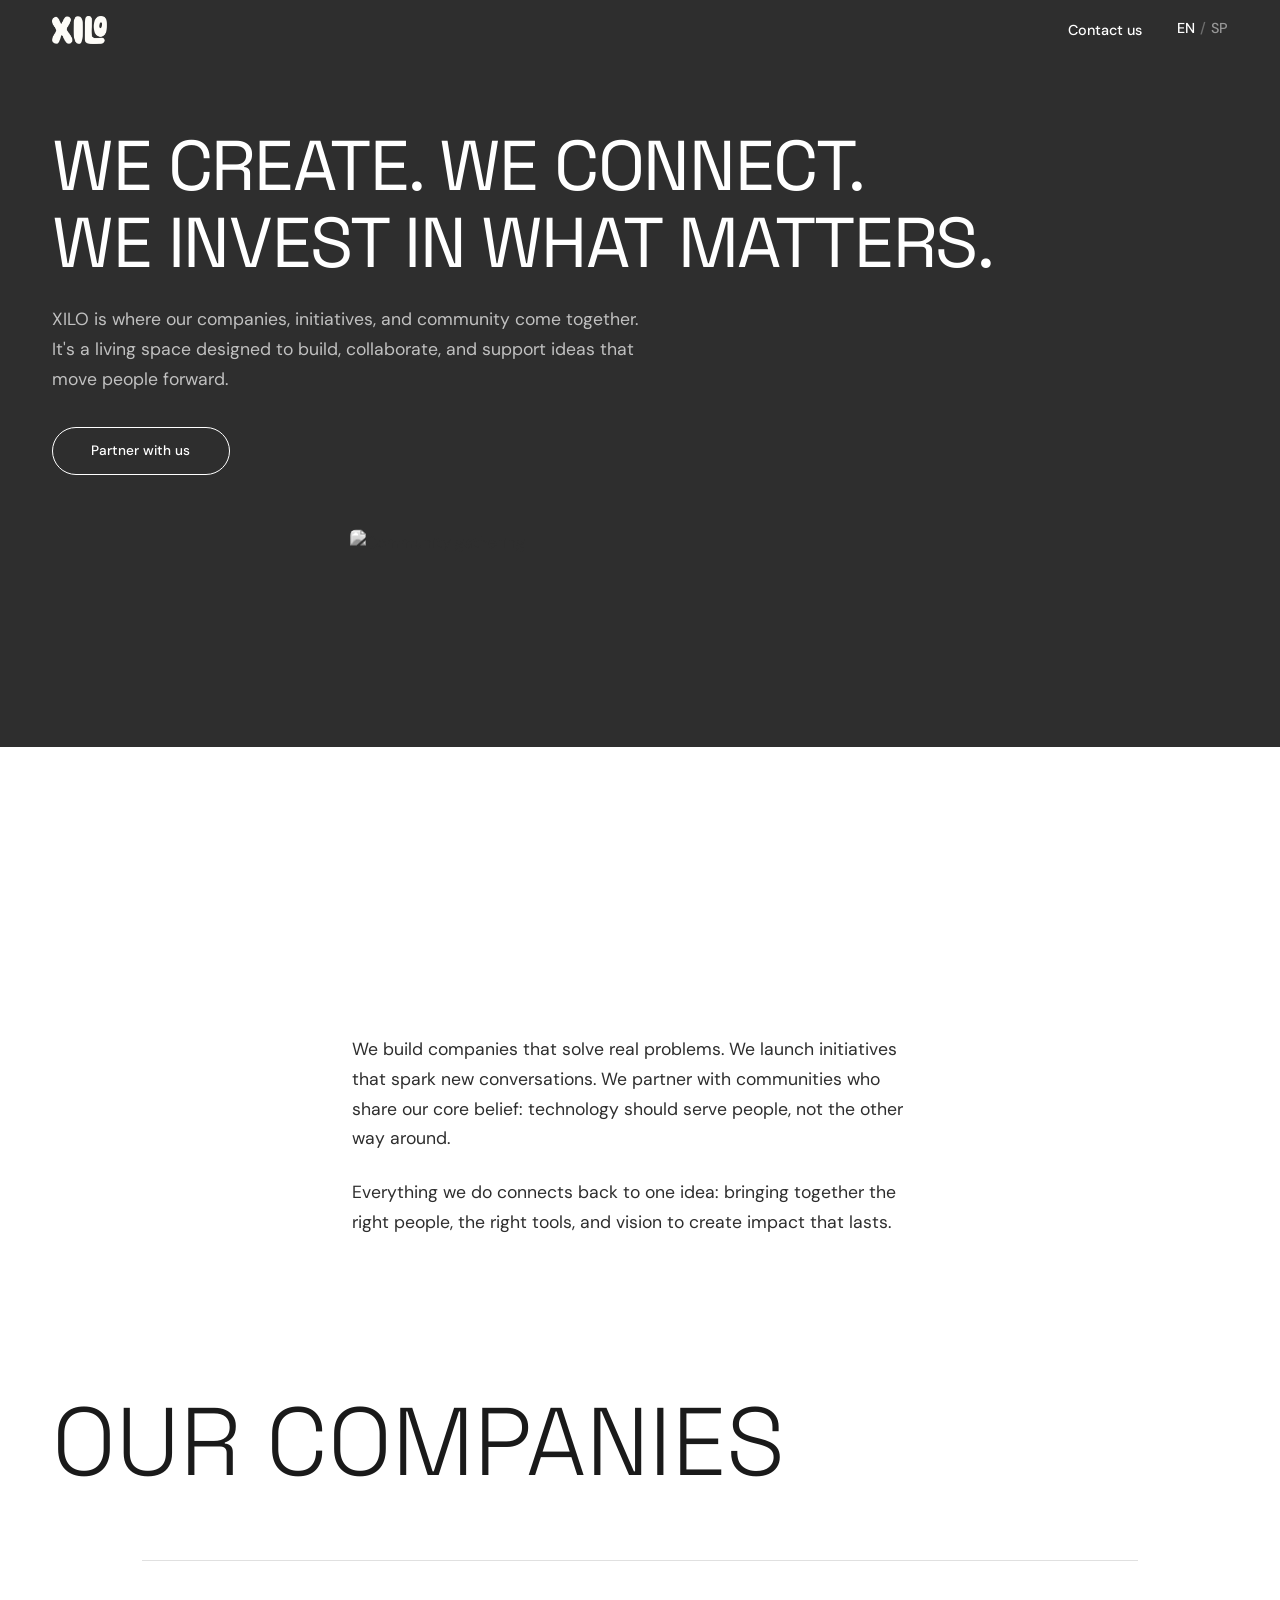
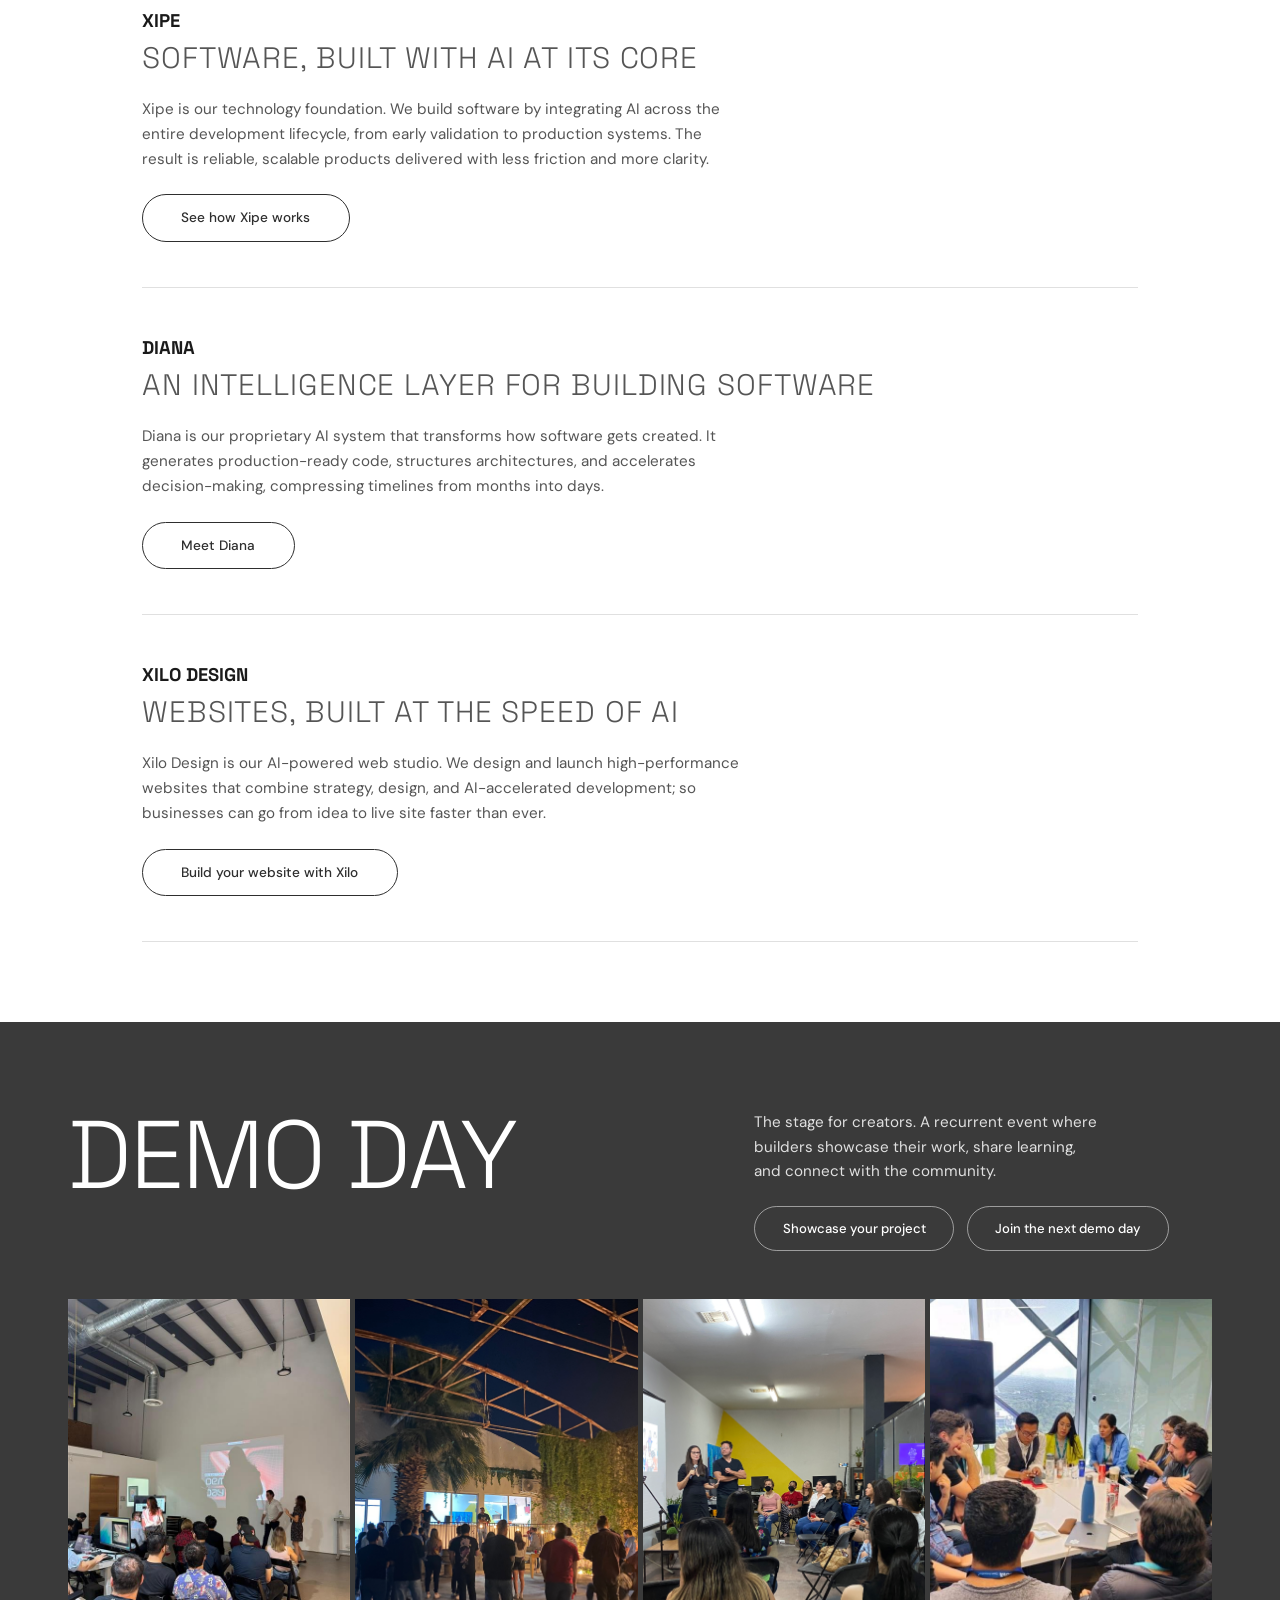
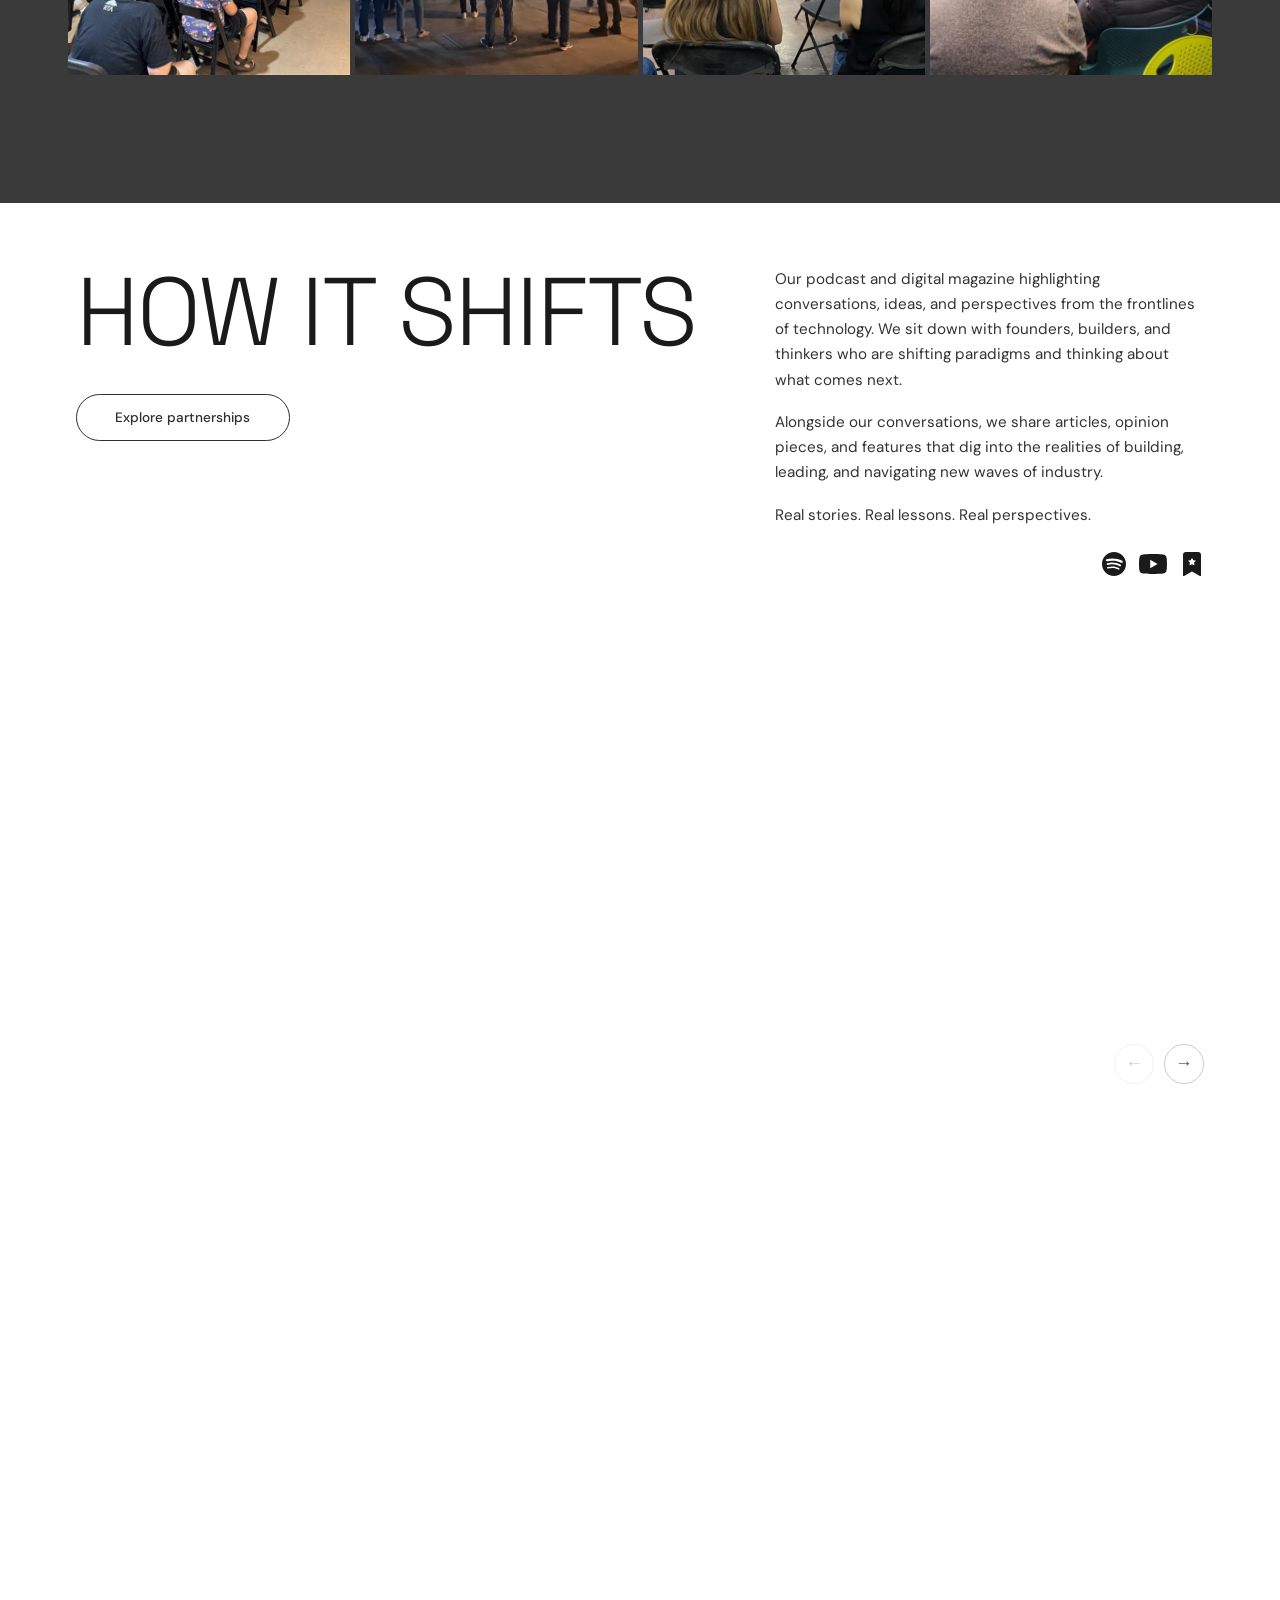
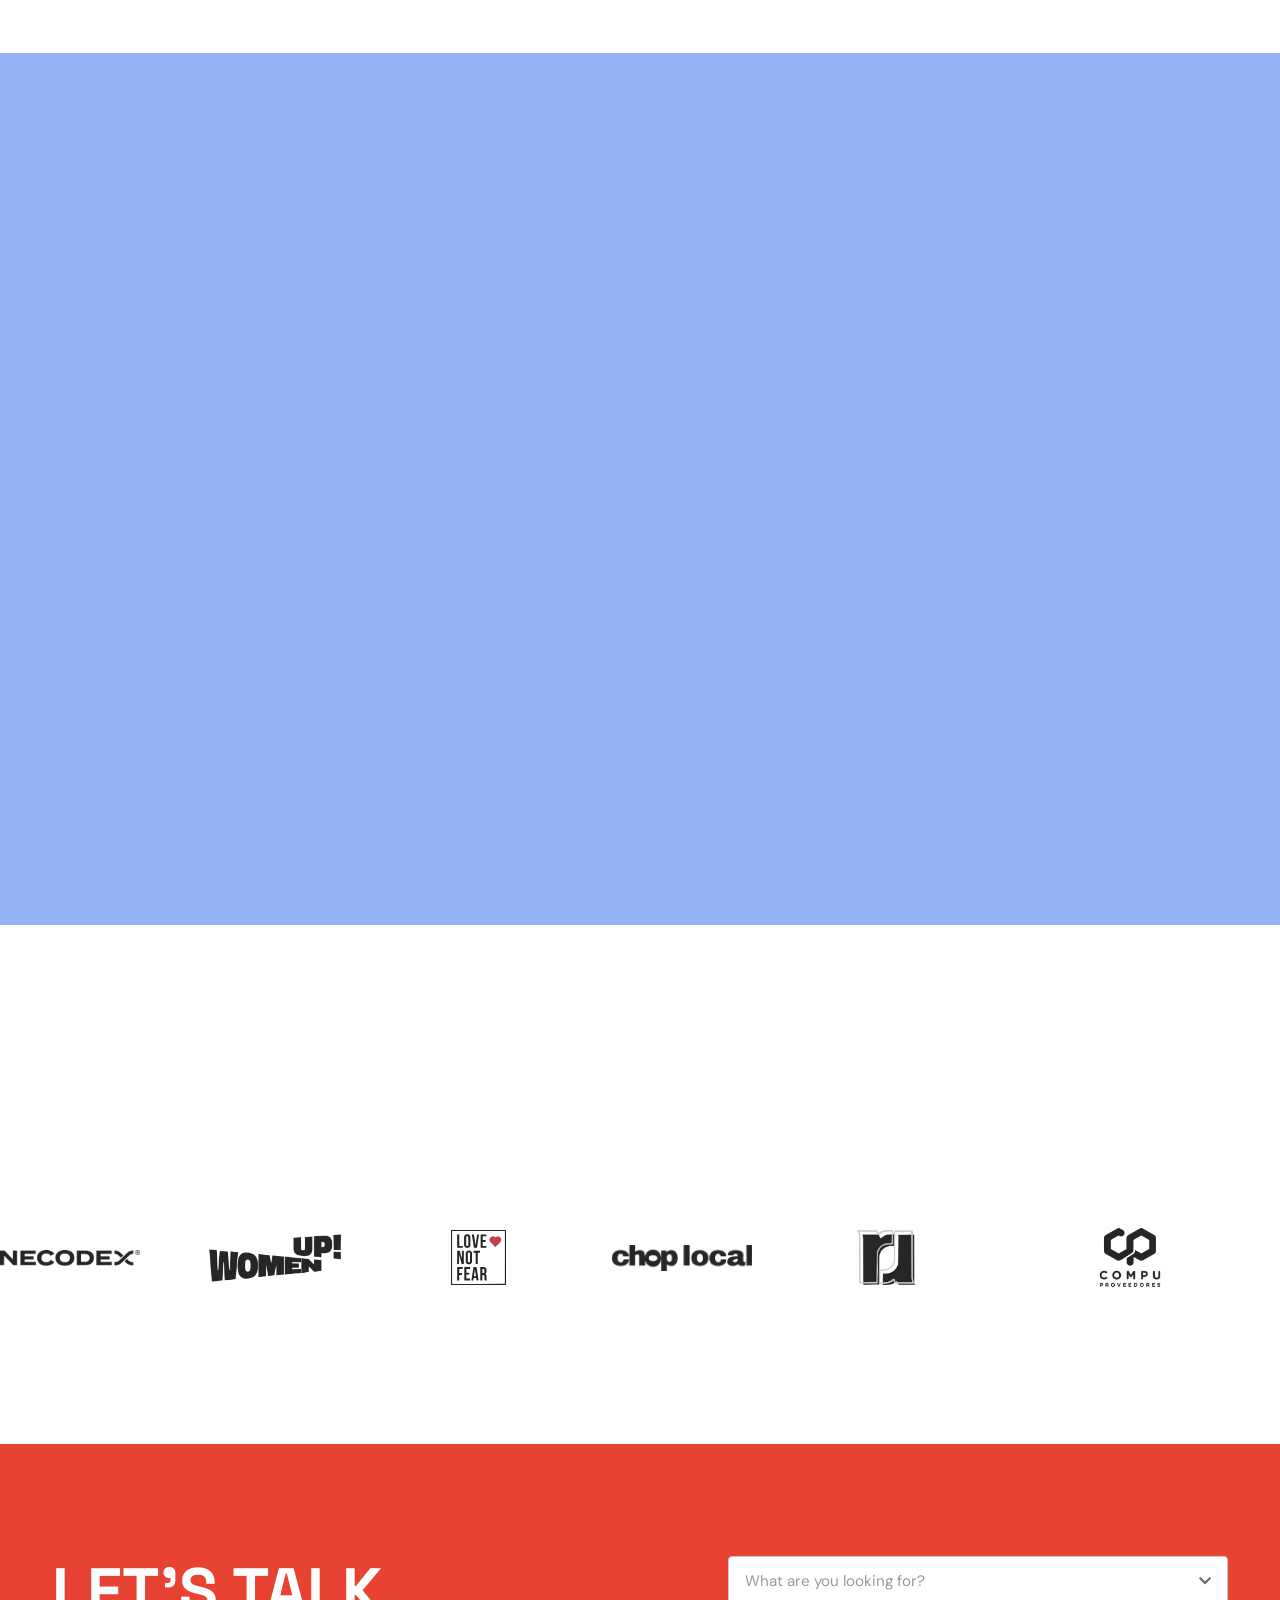
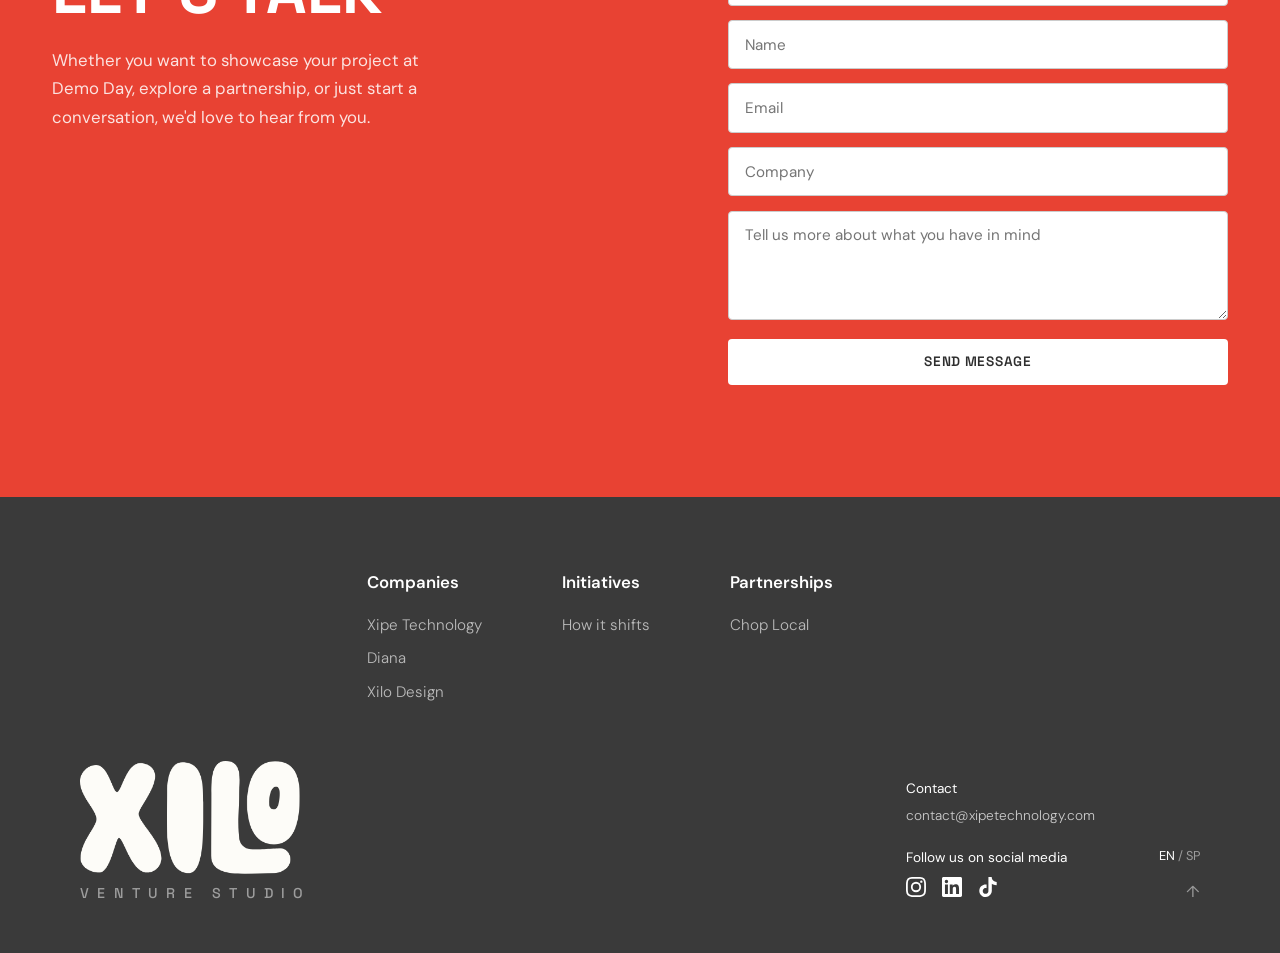
==== commit 638ecf00: "V1 Final" ====
--- a/index.html
+++ b/index.html
@@ -69,17 +69,17 @@
         <!-- XIPE -->
         <div class="company-item">
           <h3 class="company-name">XIPE</h3>
-          <p class="company-tagline" data-i18n="xipe_tagline">BUILD SOFTWARE THAT MOVES AT THE SPEED OF AI</p>
-          <p class="company-desc" data-i18n="xipe_desc">Xipe is our technology powerhouse. We design, validate, and build production-ready software systems by embedding AI into every step of the development process. From proof of concept to fully deployed products and dedicated engineering teams, we help companies move from vision to working software with speed and confidence.</p>
-          <a href="https://xipetechnology.com/" target="_blank" class="btn btn-outline" data-i18n="xipe_cta">See how Xipe delivers</a>
+          <p class="company-tagline" data-i18n="xipe_tagline">SOFTWARE, BUILT WITH AI AT ITS CORE</p>
+          <p class="company-desc" data-i18n="xipe_desc">Xipe is our technology foundation. We build software by integrating AI across the entire development lifecycle, from early validation to production systems. The result is reliable, scalable products delivered with less friction and more clarity.</p>
+          <a href="https://xipetechnology.com/" target="_blank" class="btn btn-outline" data-i18n="xipe_cta">See how Xipe works</a>
         </div>
 
         <!-- DIANA -->
         <div class="company-item">
           <h3 class="company-name">DIANA</h3>
-          <p class="company-tagline" data-i18n="diana_tagline">THE FUTURE OF DEVELOPMENT, AUTOMATED.</p>
-          <p class="company-desc" data-i18n="diana_desc">Diana is our AI system designed to redefine how software is built. It enables the creation of production-ready code and build architectures in a fraction of the time.</p>
-          <a href="https://metaprogramming.ai/" target="_blank" class="btn btn-outline" data-i18n="diana_cta">Meet Diana</a>
+          <p class="company-tagline" data-i18n="diana_tagline">AN INTELLIGENCE LAYER FOR BUILDING SOFTWARE</p>
+          <p class="company-desc" data-i18n="diana_desc">Diana is our proprietary AI system that transforms how software gets created. It generates production-ready code, structures architectures, and accelerates decision-making, compressing timelines from months into days.</p>
+          <a href="https://diana.tools/" target="_blank" class="btn btn-outline" data-i18n="diana_cta">Meet Diana</a>
         </div>
 
         <!-- XILO DESIGN -->
@@ -87,7 +87,7 @@
           <h3 class="company-name">XILO DESIGN</h3>
           <p class="company-tagline" data-i18n="xilo_tagline">WEBSITES, BUILT AT THE SPEED OF AI</p>
           <p class="company-desc" data-i18n="xilo_desc">Xilo Design is our AI-powered web studio. We design and launch high-performance websites that combine strategy, design, and AI-accelerated development; so businesses can go from idea to live site faster than ever.</p>
-          <a href="#" class="btn btn-outline" data-i18n="xilo_cta">Build your website with Xilo</a>
+          <a href="https://xilo.design" target="_blank" class="btn btn-outline" data-i18n="xilo_cta">Build your website with Xilo</a>
         </div>
       </div>
     </div>
@@ -278,12 +278,14 @@
         <img src="images/Logo3.svg" alt="Partner 3" class="community-logo">
         <img src="images/Logo4.png" alt="Partner 4" class="community-logo">
         <img src="images/Logo5.png" alt="Partner 5" class="community-logo">
+        <img src="images/Logo6.png" alt="Partner 6" class="community-logo" style="width:220px;height:85px">
         <!-- Duplicados para loop infinito -->
         <img src="images/Logo1.png" alt="Partner 1" class="community-logo">
         <img src="images/Logo2.png" alt="Partner 2" class="community-logo">
         <img src="images/Logo3.svg" alt="Partner 3" class="community-logo">
         <img src="images/Logo4.png" alt="Partner 4" class="community-logo">
         <img src="images/Logo5.png" alt="Partner 5" class="community-logo">
+        <img src="images/Logo6.png" alt="Partner 6" class="community-logo" style="width:220px;height:85px">
       </div>
     </div>
   </section>
@@ -325,8 +327,8 @@
             <h4 data-i18n="footer_companies">Companies</h4>
             <ul>
               <li><a href="https://xipetechnology.com/" target="_blank">Xipe Technology</a></li>
-              <li><a href="https://metaprogramming.ai/" target="_blank">Diana</a></li>
-              <li><a href="#">Xilo Design</a></li>
+              <li><a href="https://diana.tools/" target="_blank">Diana</a></li>
+              <li><a href="https://xilo.design" target="_blank">Xilo Design</a></li>
             </ul>
           </div>
           <div class="footer-nav-col">
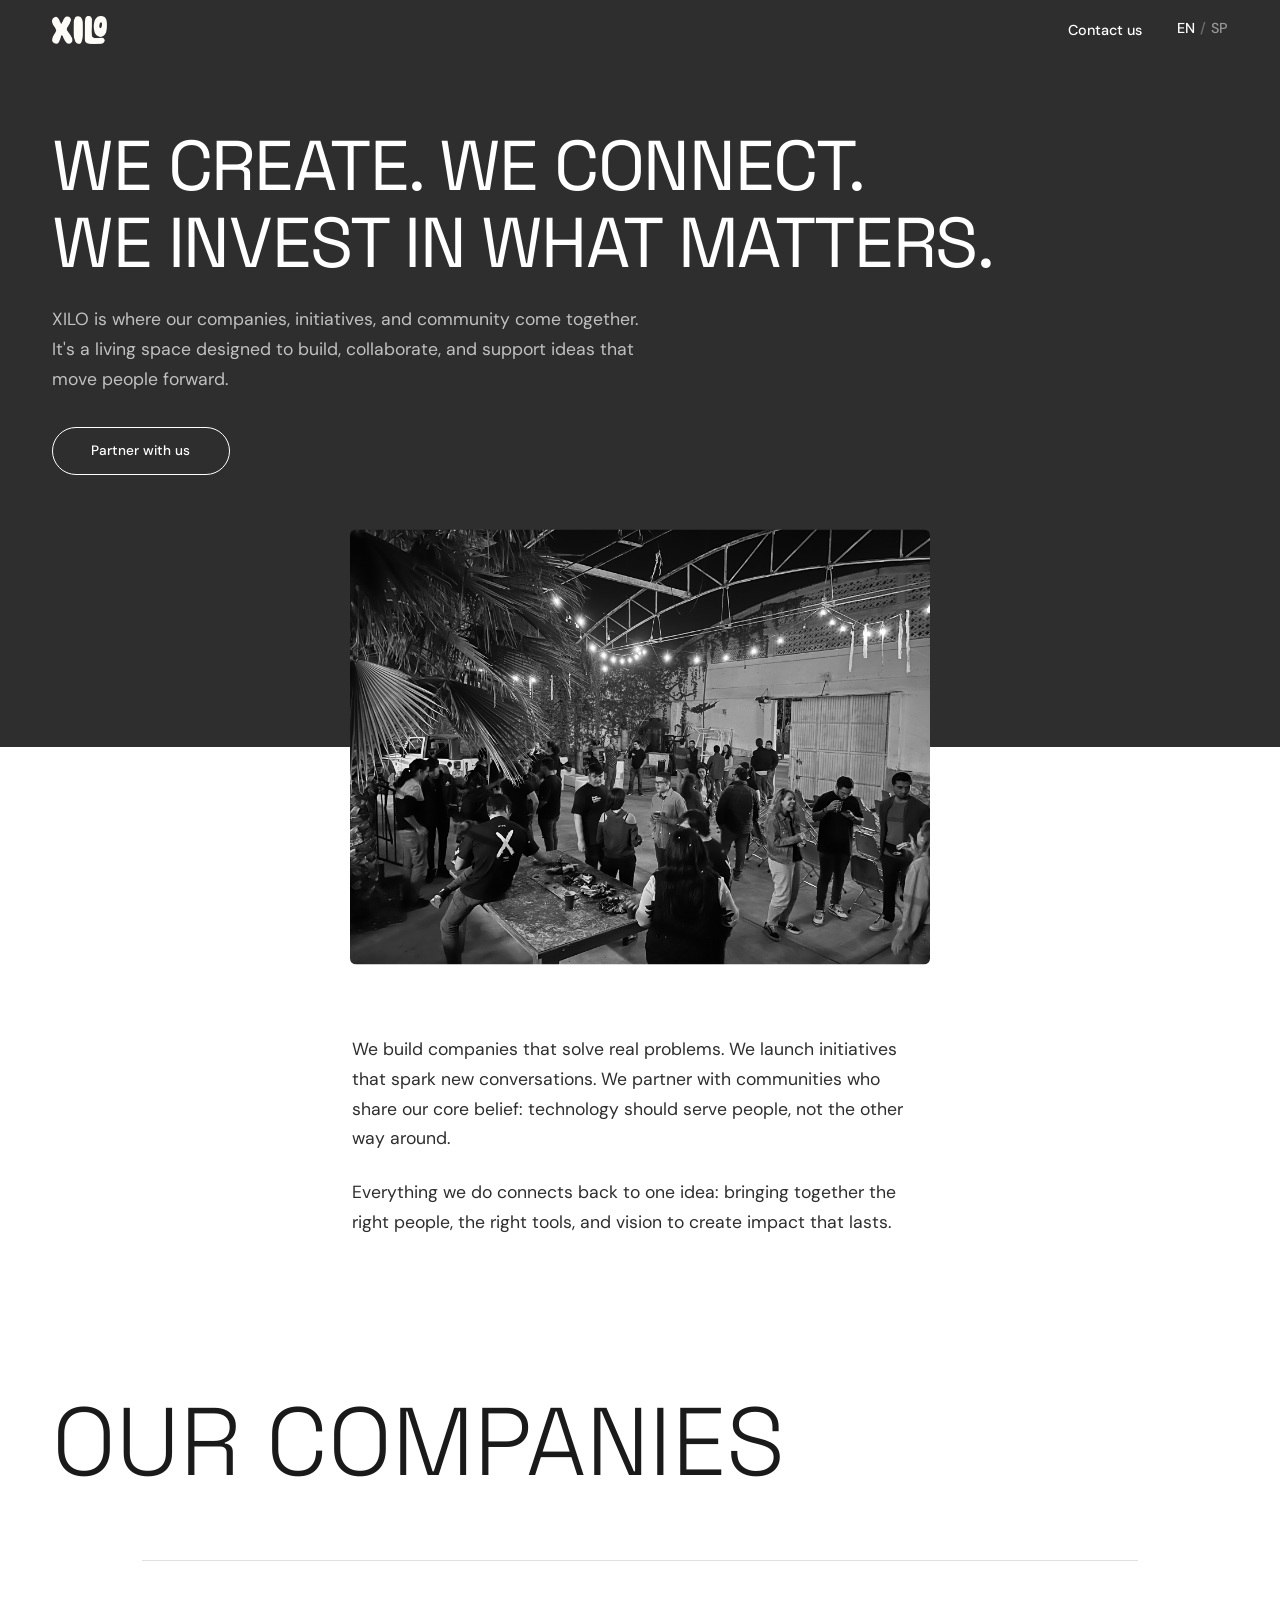
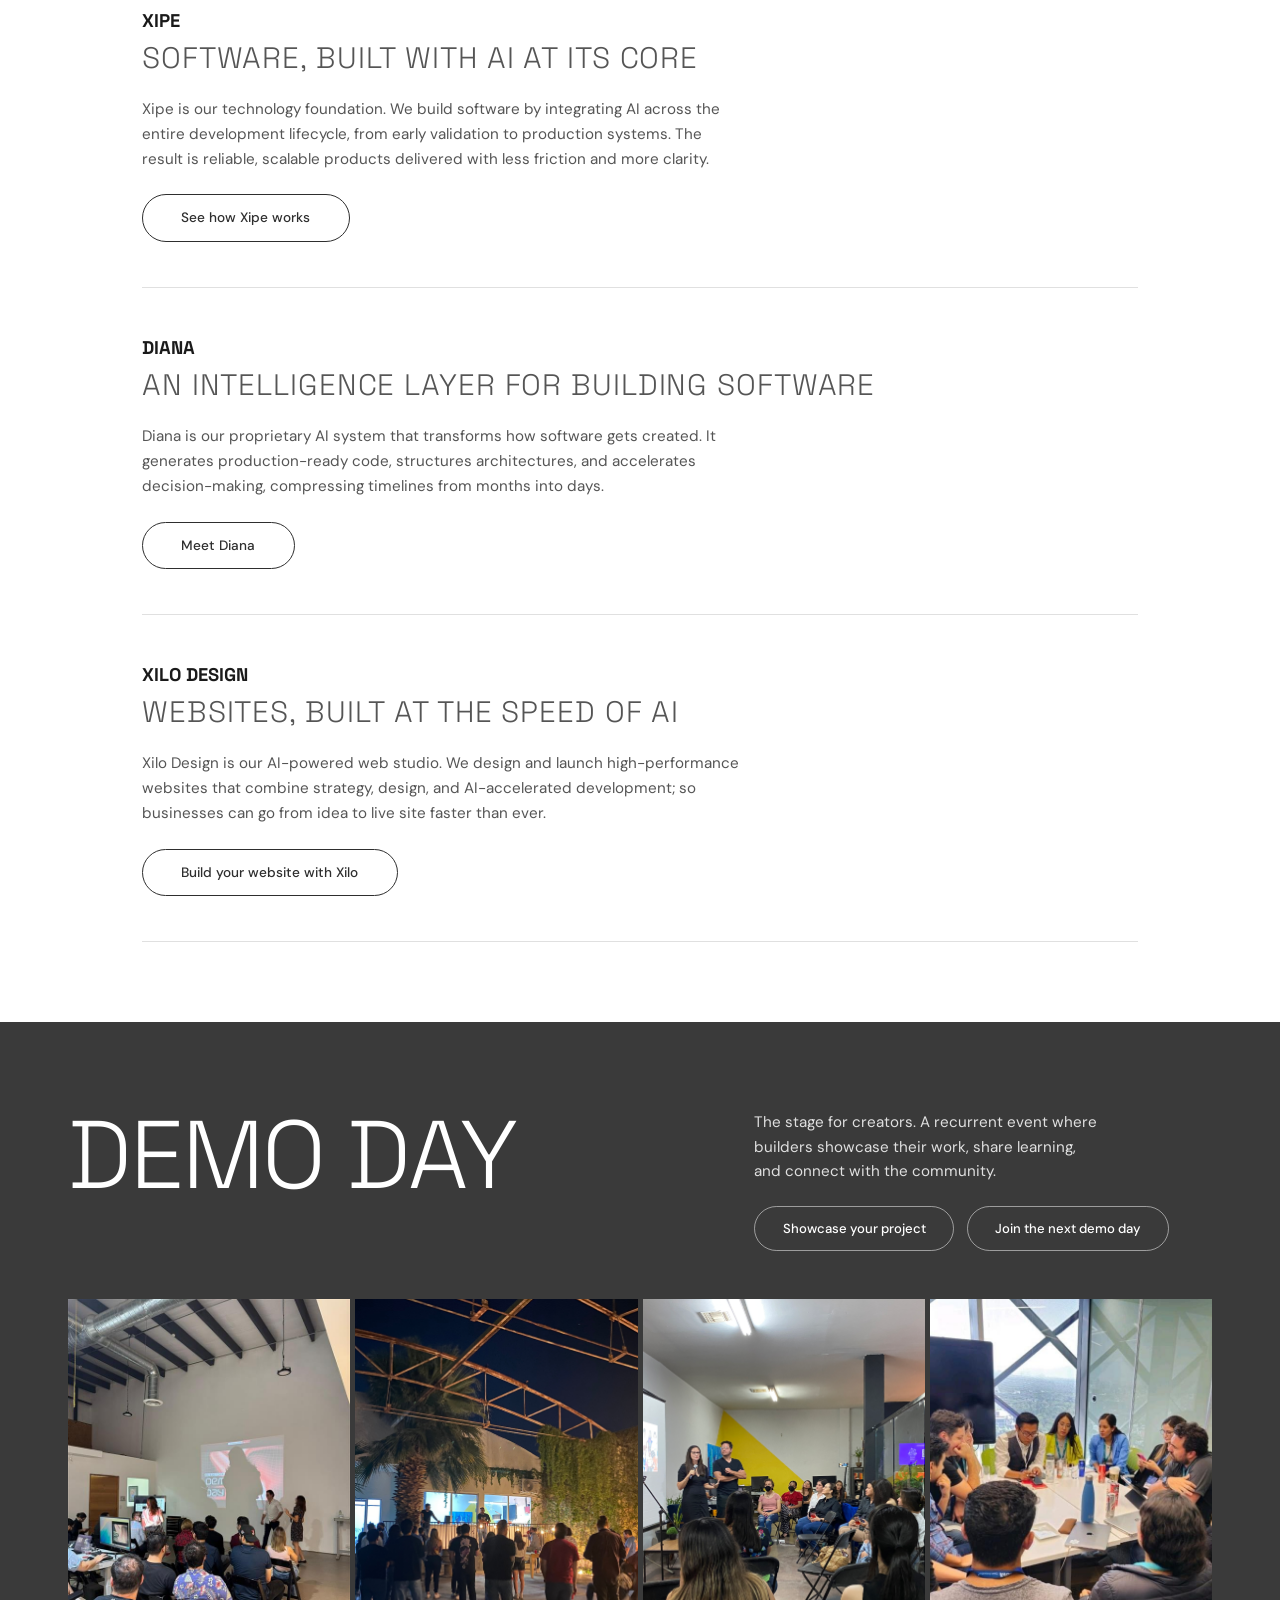
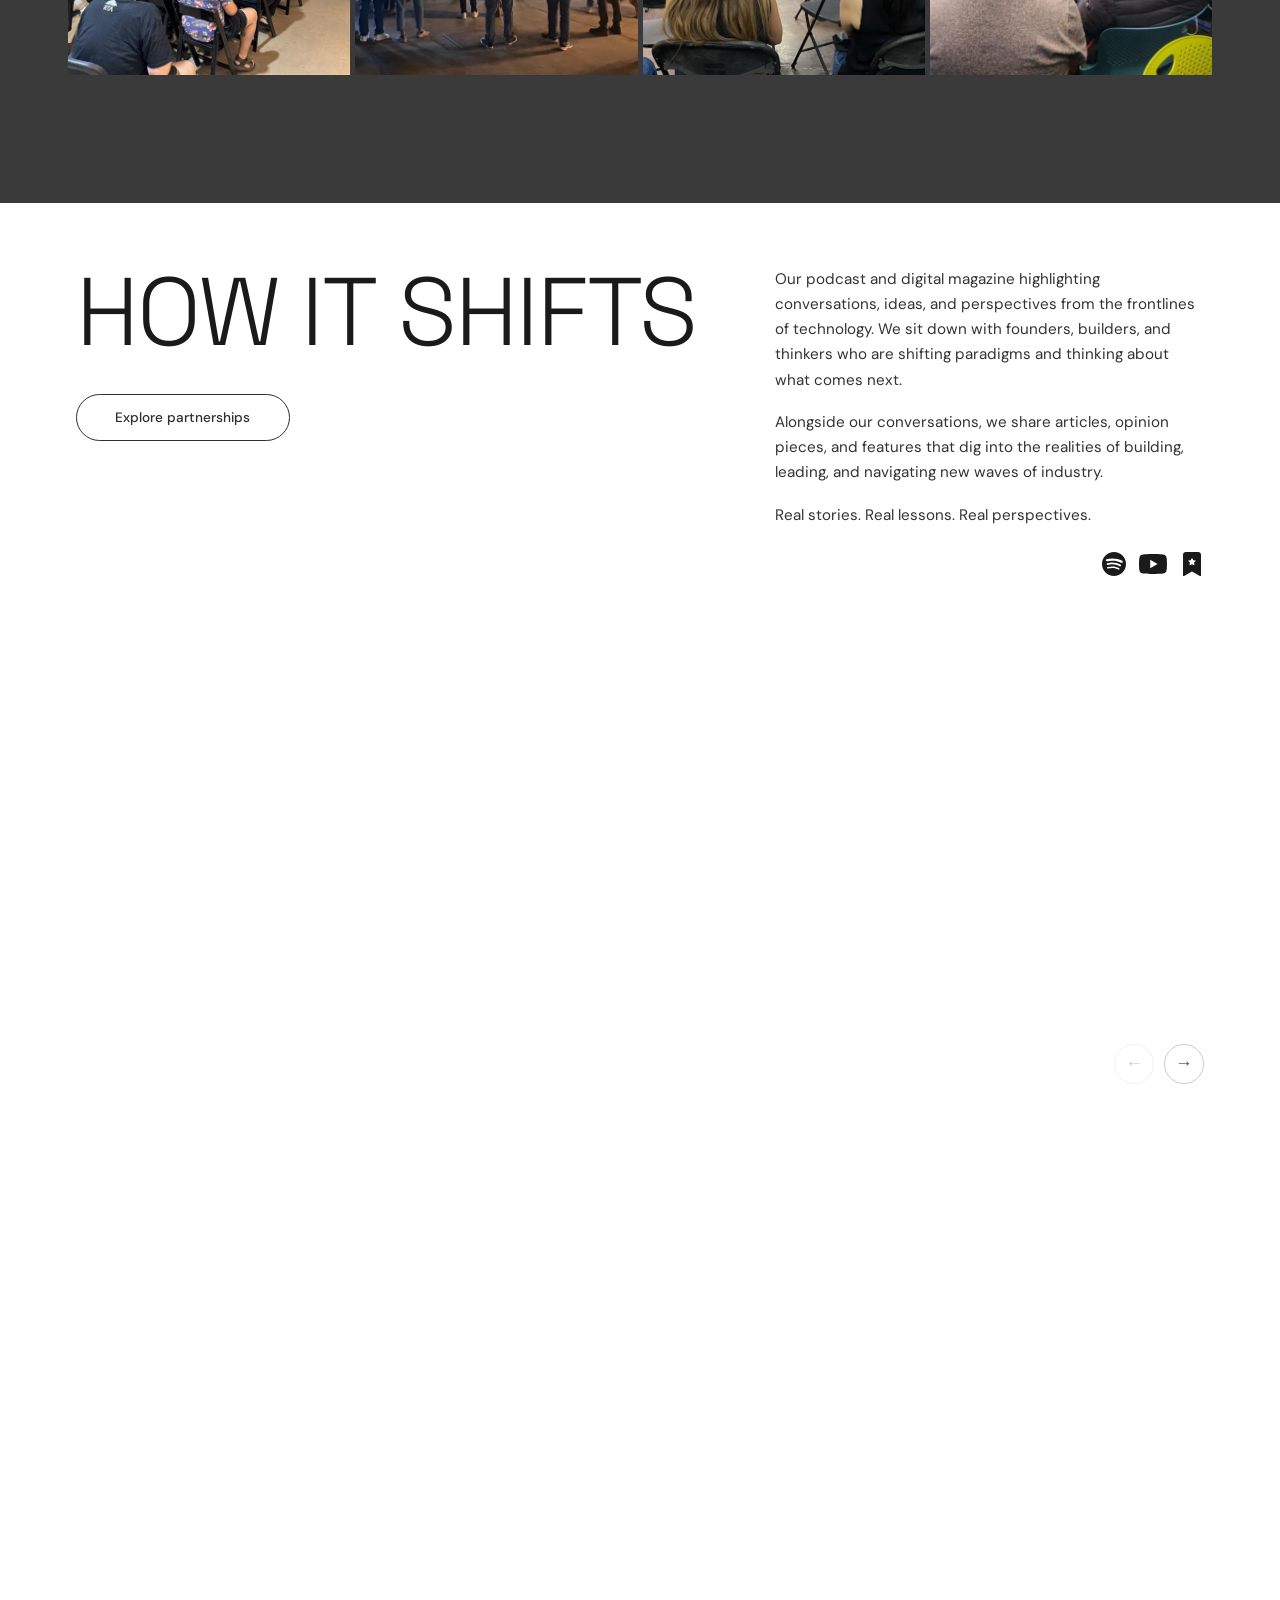
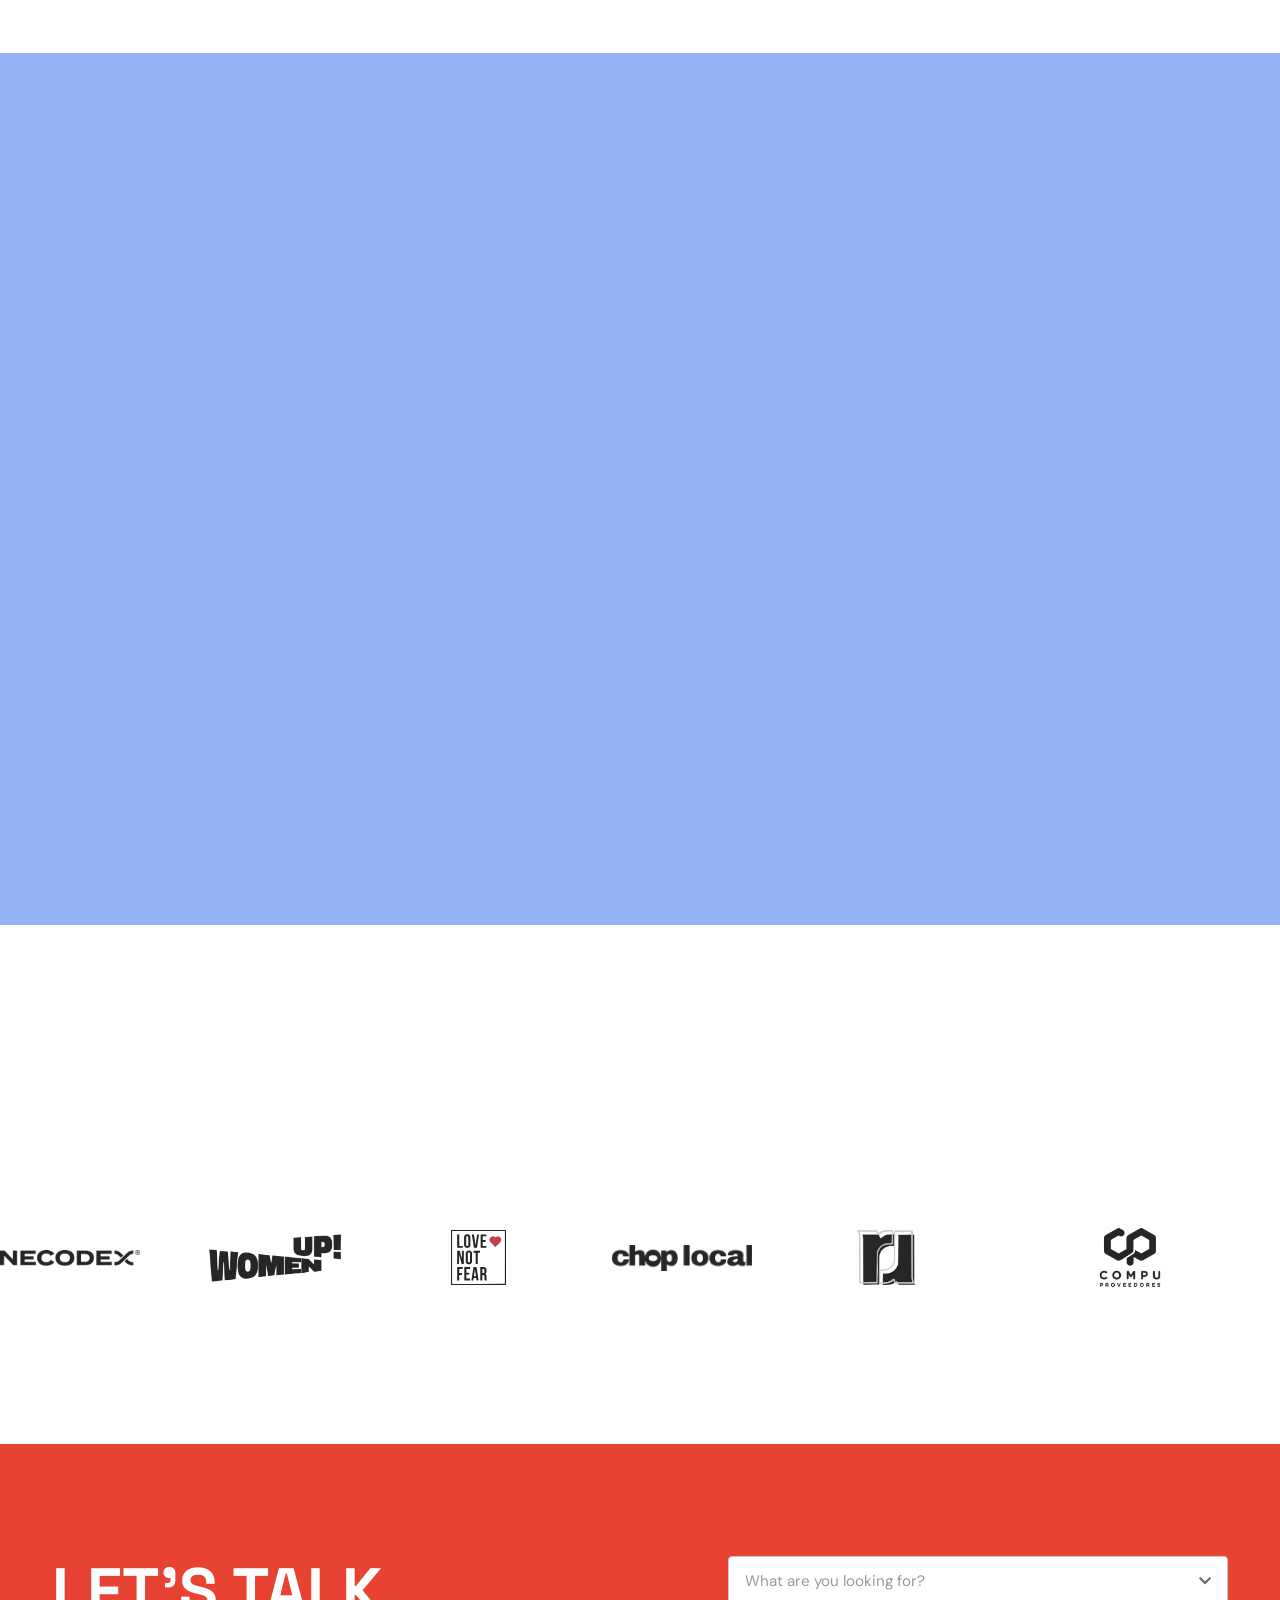
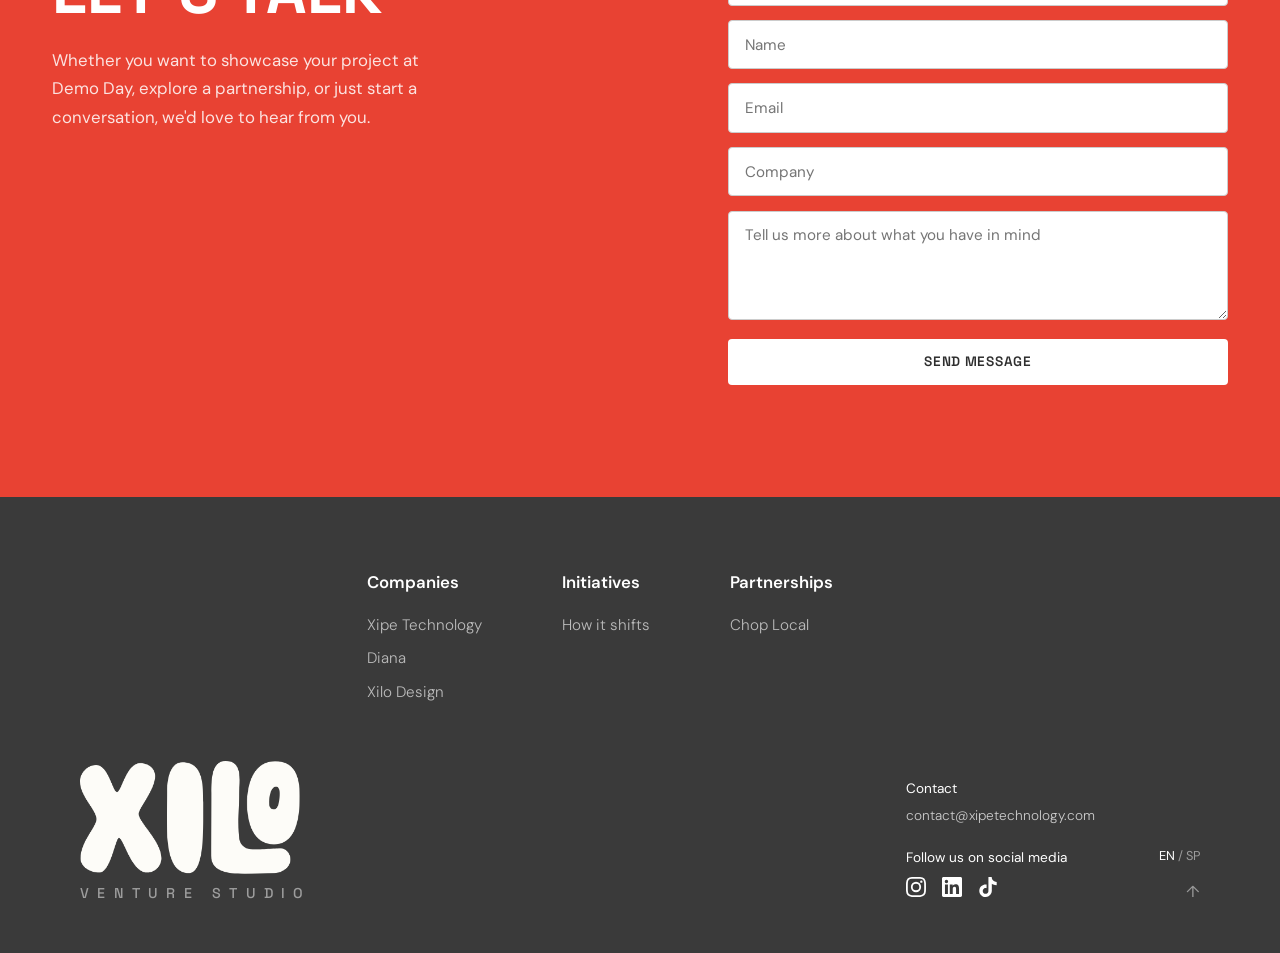
==== commit 0d7f57f0: "Fix links, hero image path, and add Logo6 to BlazorApp - Hero button now scrolls to contact form ins" ====
--- a/index.html
+++ b/index.html
@@ -41,13 +41,13 @@
       <div class="hero-content">
         <h1 class="hero-title" data-i18n="hero_title">WE CREATE. WE CONNECT.<br>WE INVEST IN WHAT MATTERS.</h1>
         <p class="hero-text" data-i18n="hero_text">XILO is where our companies, initiatives, and community come together. It's a living space designed to build, collaborate, and support ideas that move people forward.</p>
-        <a href="#partner" class="btn btn-outline-white" data-i18n="hero_cta">Partner with us</a>
+        <a href="#contact" class="btn btn-outline-white" data-i18n="hero_cta">Partner with us</a>
       </div>
     </div>
 
     <!-- Bridge photo: half in hero, half in statement -->
     <div class="bridge-photo">
-      <img src="images/hero.JPG" alt="Community gathering">
+      <img src="images/Hero.jpg" alt="Community gathering">
     </div>
   </section>
 
